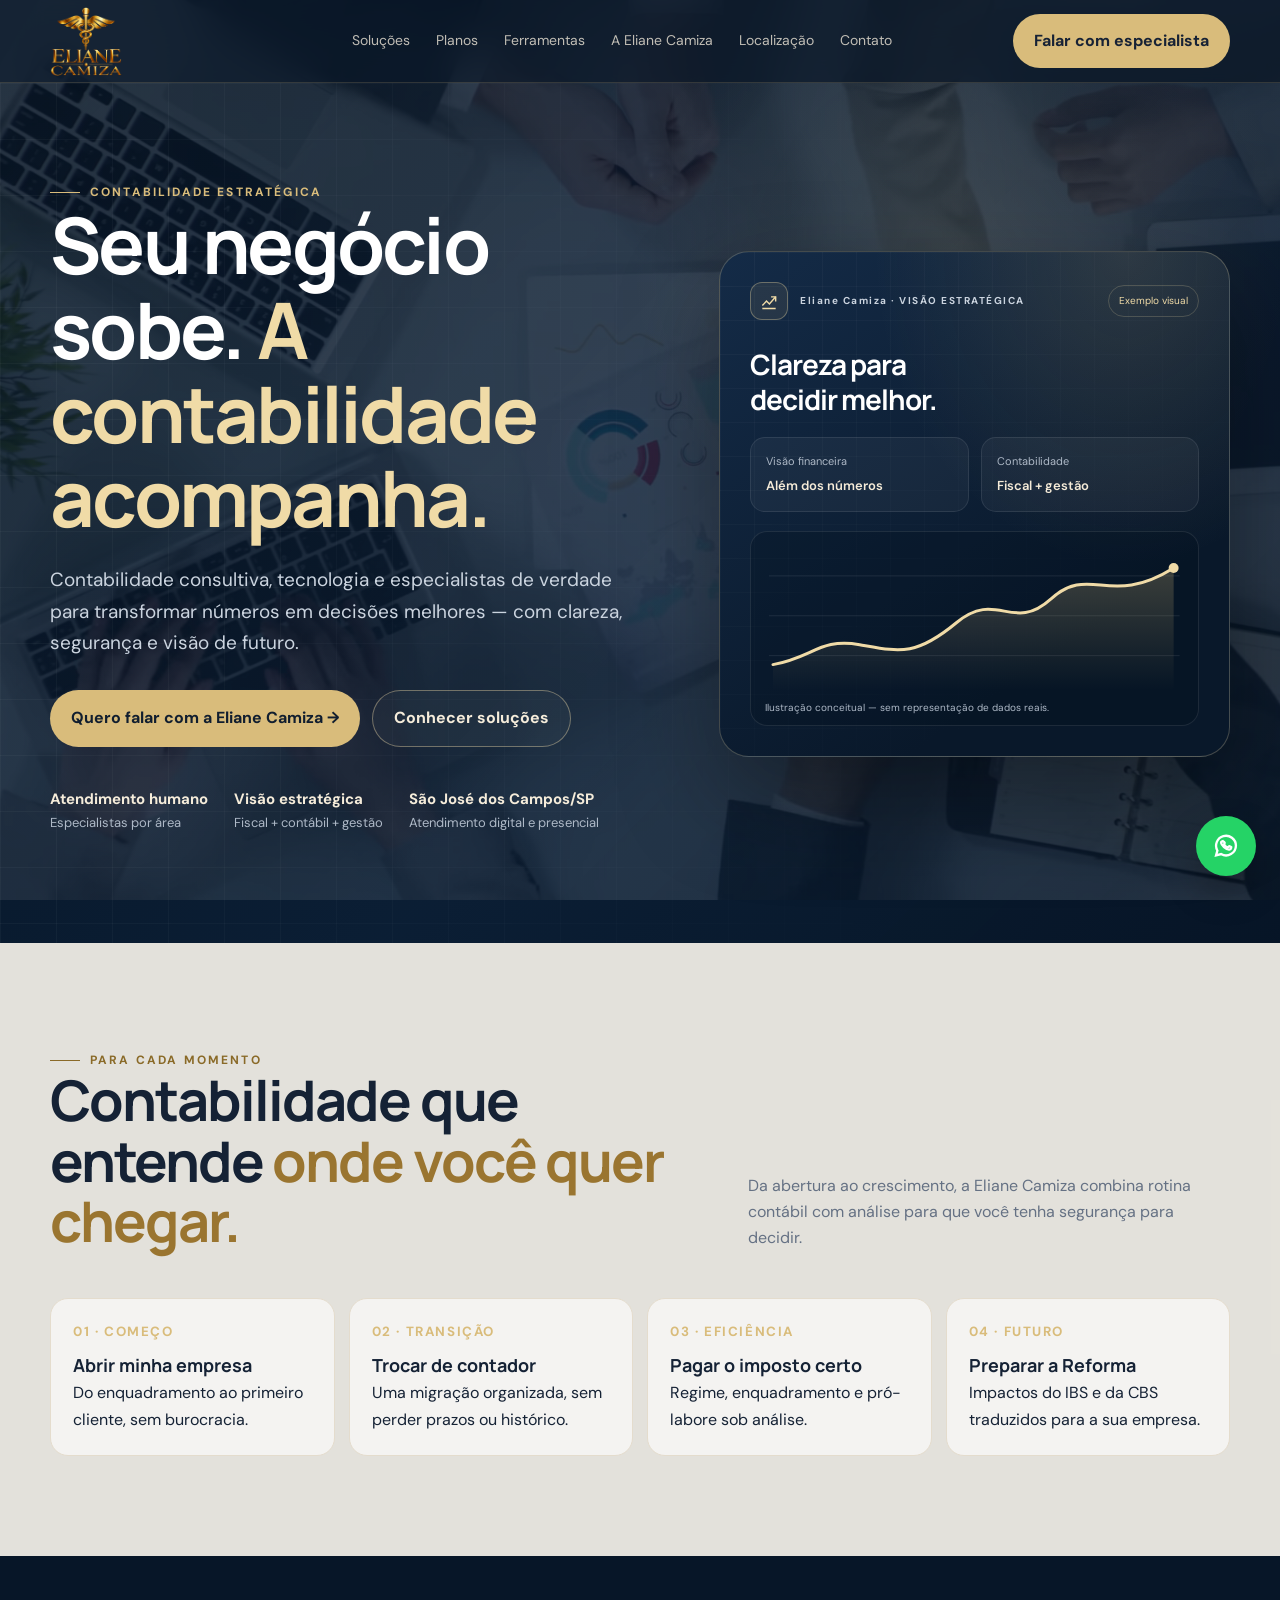
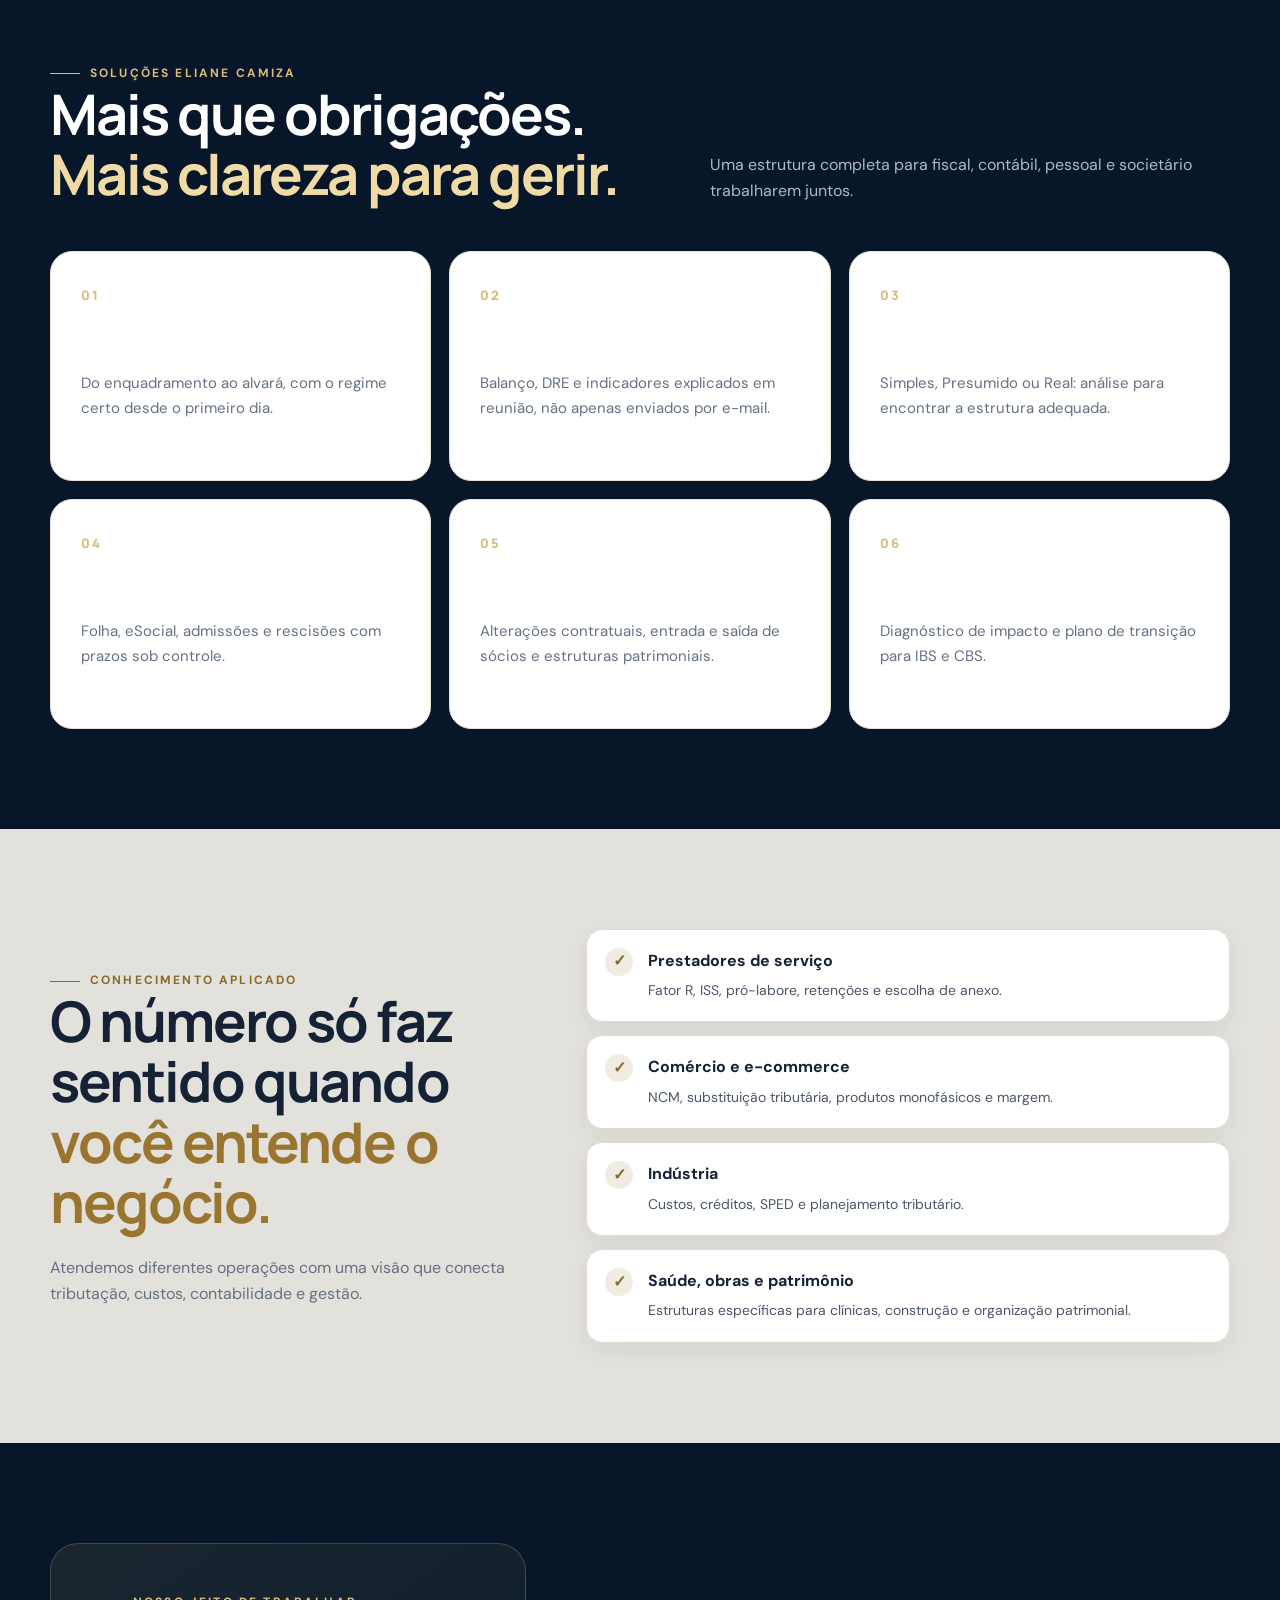
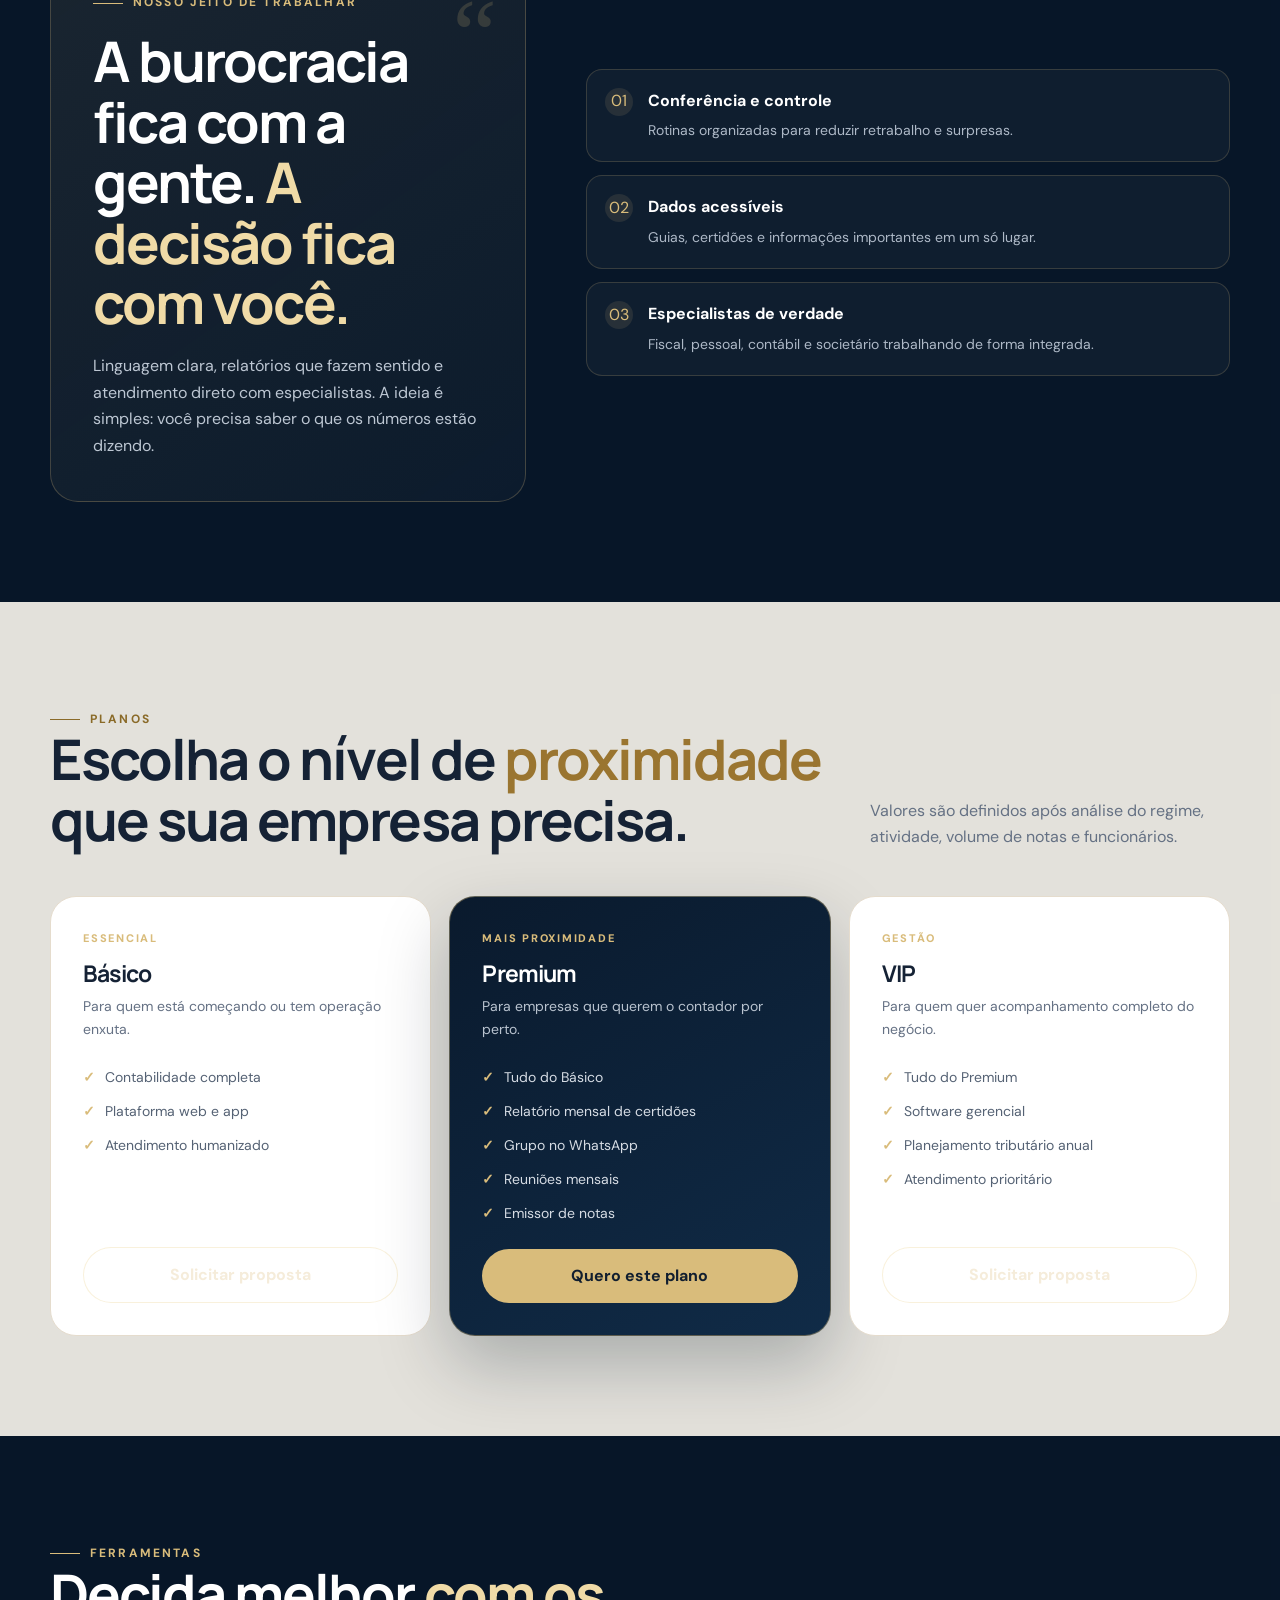
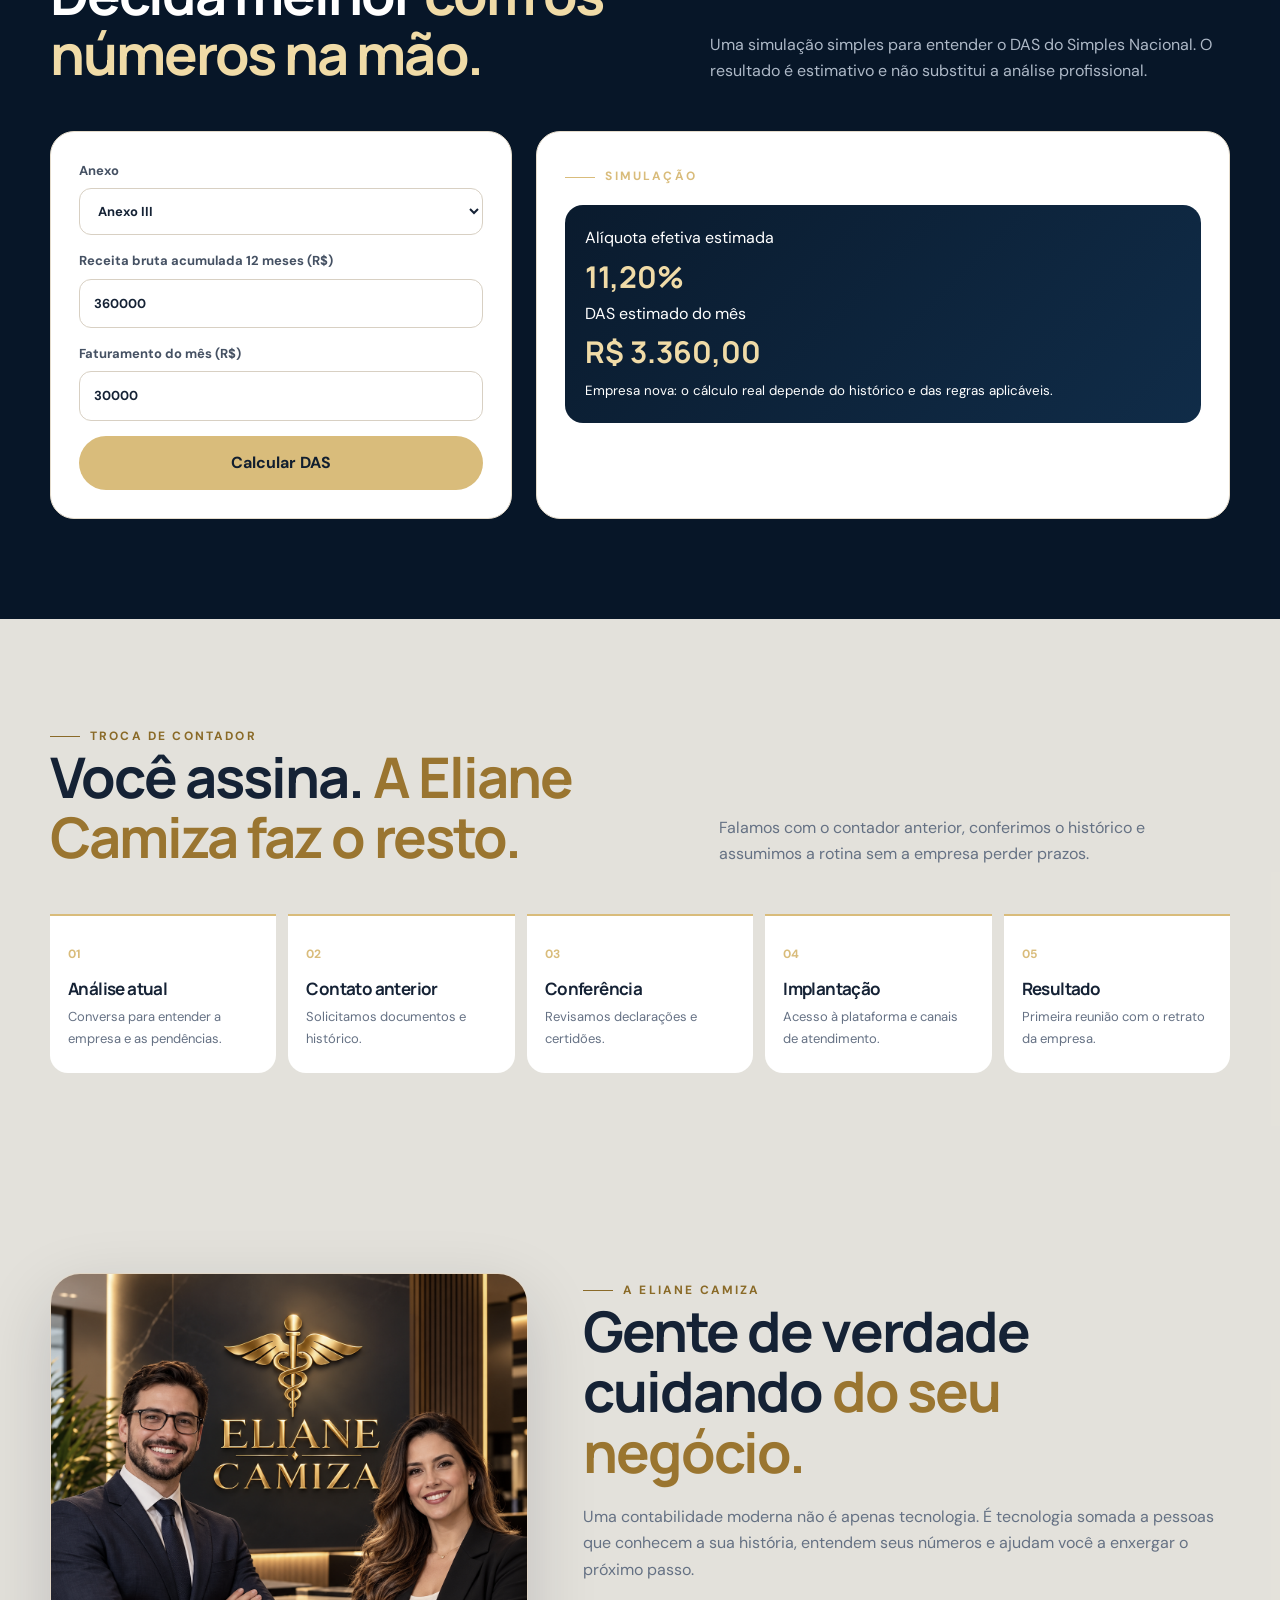
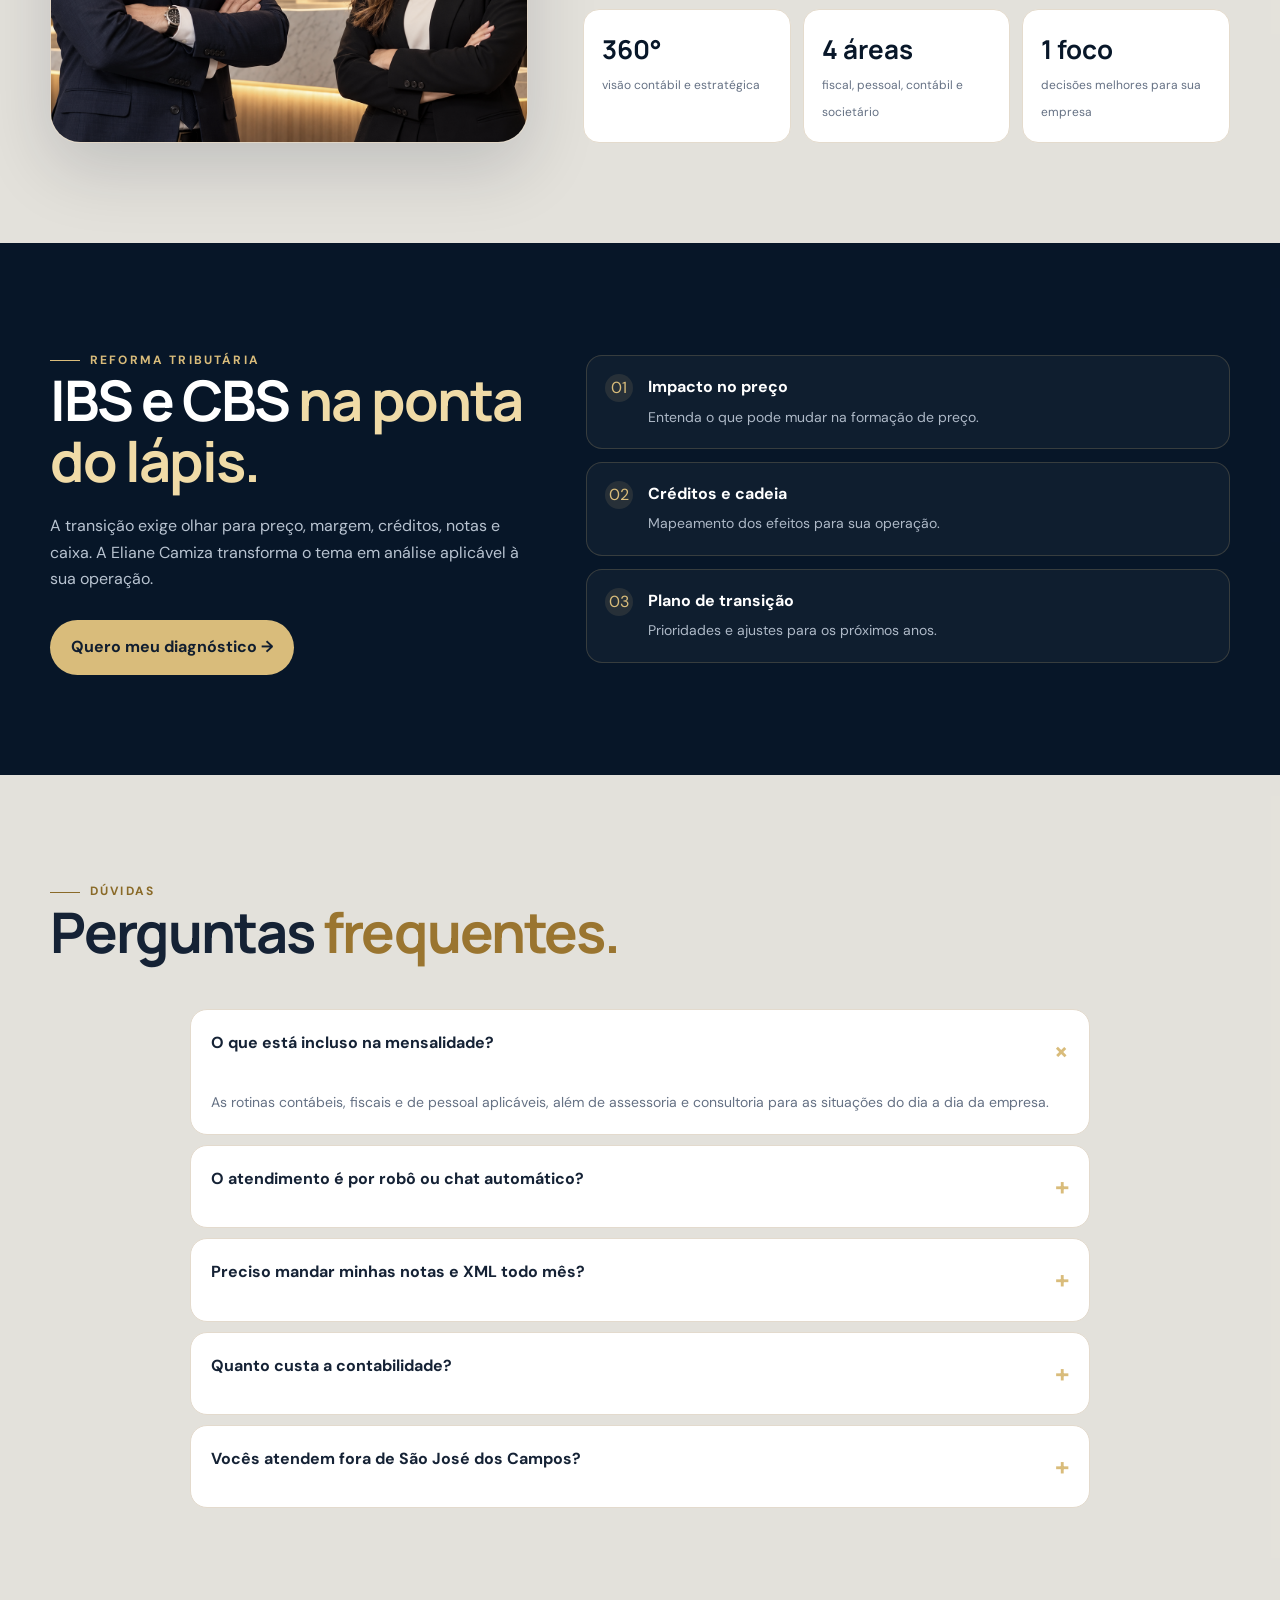
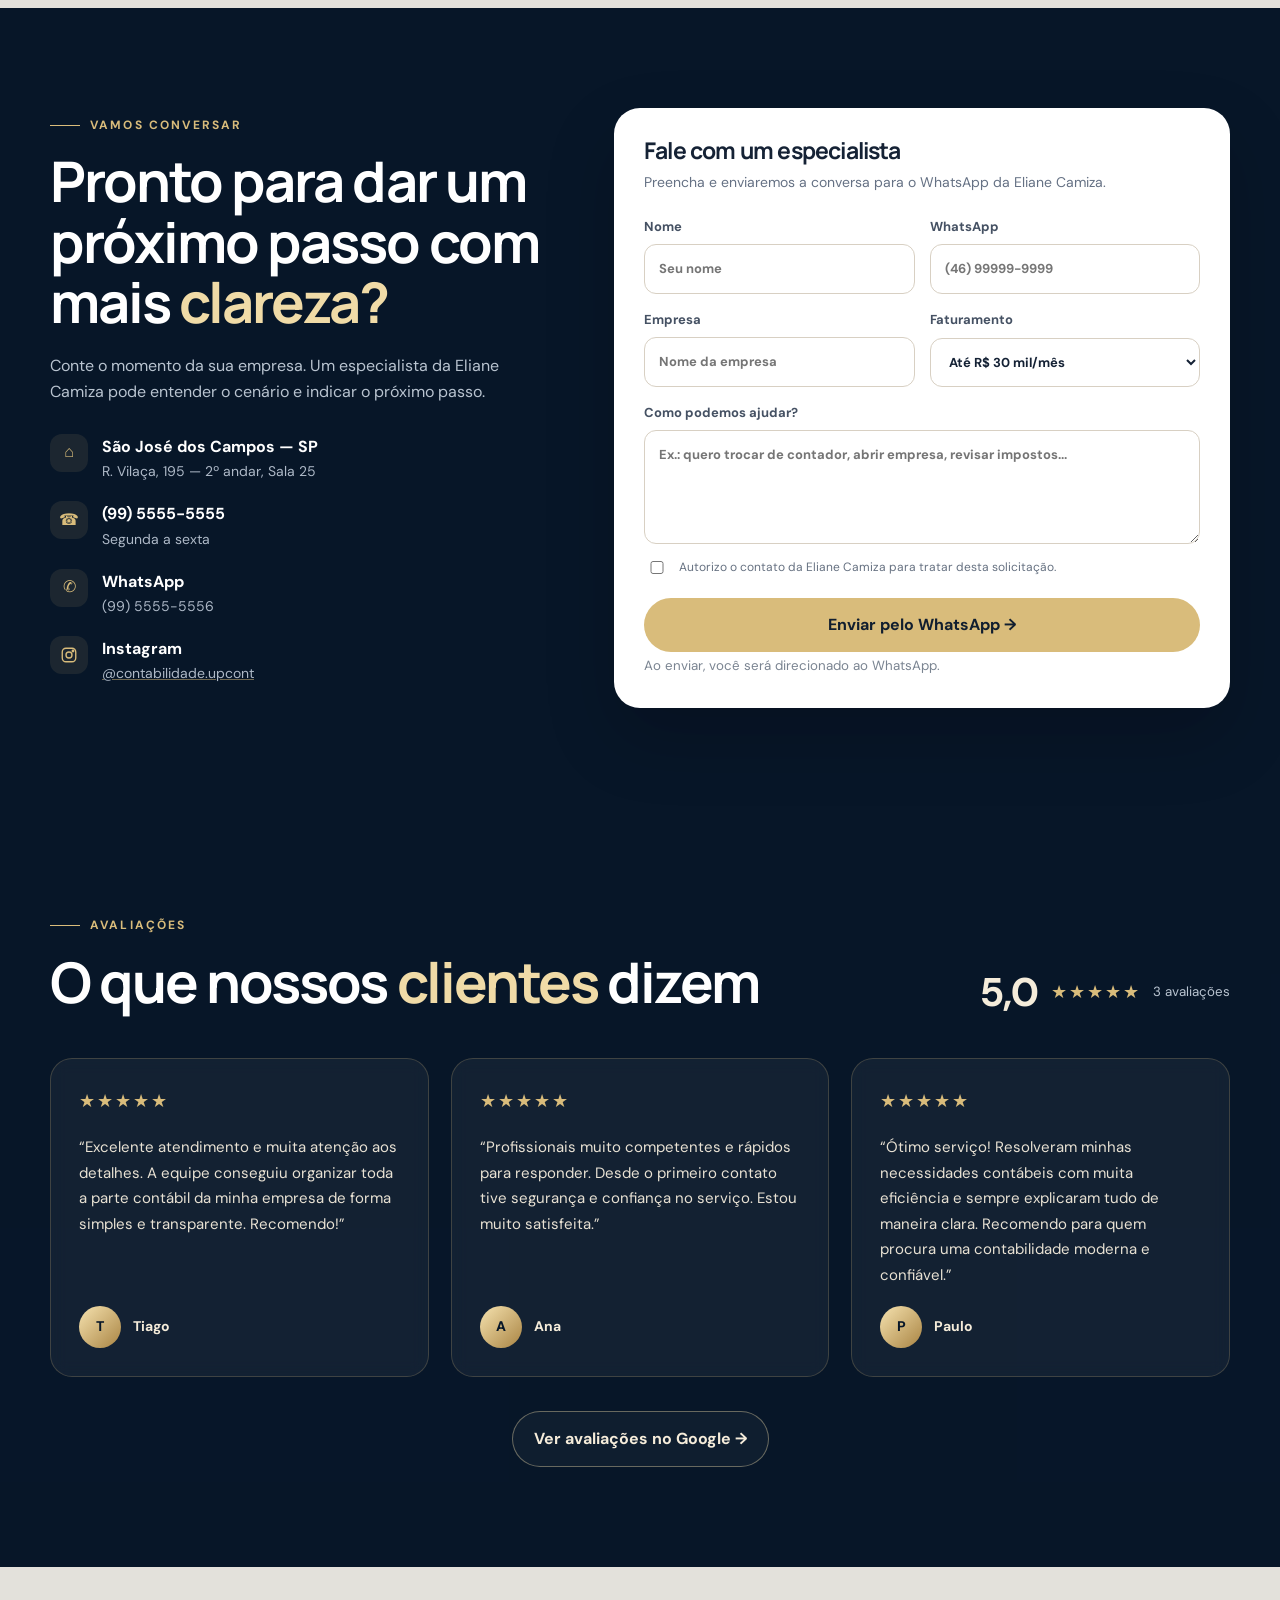
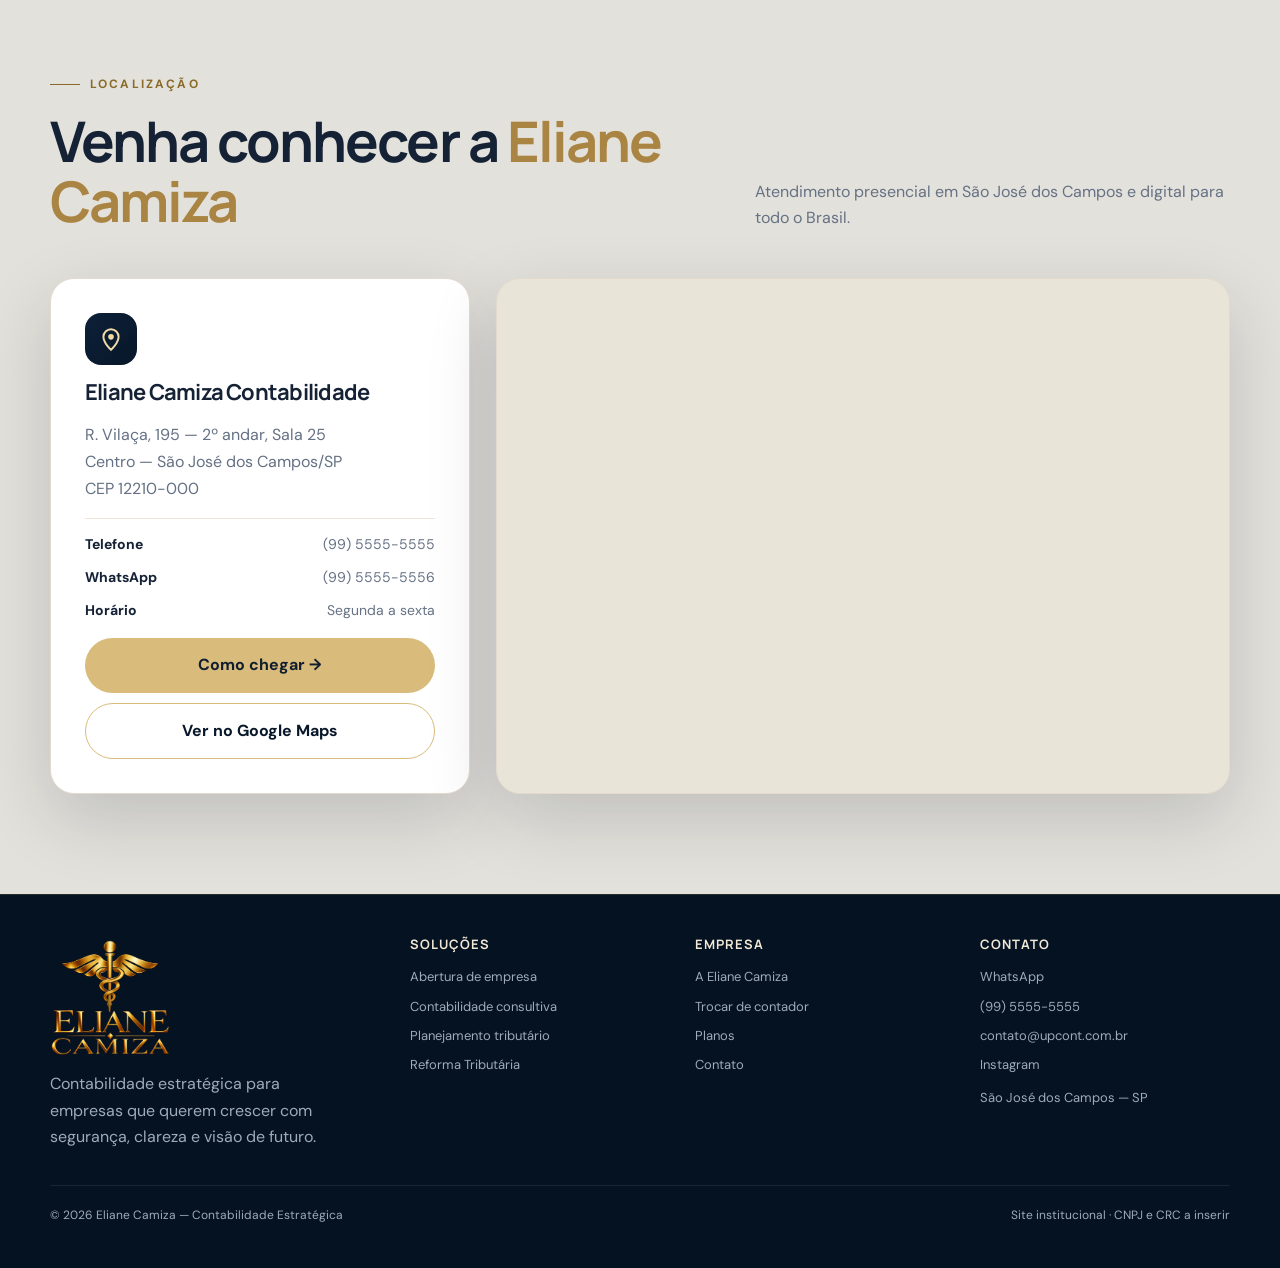
==== elianecamiza/index.html @ b8076d6a "feat: add Eliane Camiza site project" ====
<!doctype html>
<html lang="pt-BR">
<head>
<meta charset="utf-8">
<meta name="viewport" content="width=device-width, initial-scale=1">
<meta name="theme-color" content="#081729">
<link rel="stylesheet" href="css/style.css">
<title>Contabilidade em Pato Branco/PR | UpCont — Contabilidade Estratégica</title>
<meta name="description" content="Contabilidade consultiva em Pato Branco/PR: abertura de empresa, planejamento tributário, troca de contador, departamento pessoal e gestão. Atendimento humano, presencial e digital.">
<meta name="robots" content="index,follow,max-image-preview:large">
<meta name="author" content="UpCont">
<meta name="geo.region" content="BR-PR"><meta name="geo.placename" content="Pato Branco"><meta name="geo.position" content="-26.2143977;-52.6755807"><meta name="ICBM" content="-26.2143977, -52.6755807">
<link rel="canonical" href="https://upcont.com.br/">
<link rel="icon" type="image/svg+xml" href="favicon.svg">
<meta property="og:locale" content="pt_BR"><meta property="og:site_name" content="UpCont">
<meta property="og:type" content="website"><meta property="og:url" content="https://upcont.com.br/">
<meta property="og:title" content="Contabilidade em Pato Branco/PR | UpCont — Contabilidade Estratégica"><meta property="og:description" content="Contabilidade consultiva em Pato Branco/PR: abertura de empresa, planejamento tributário, troca de contador, departamento pessoal e gestão. Atendimento humano, presencial e digital.">
<meta property="og:image" content="https://upcont.com.br/video/poster.jpg"><meta property="og:image:width" content="1920"><meta property="og:image:height" content="1080"><meta property="og:image:alt" content="UpCont — Contabilidade Estratégica">
<meta name="twitter:card" content="summary_large_image"><meta name="twitter:title" content="Contabilidade em Pato Branco/PR | UpCont — Contabilidade Estratégica"><meta name="twitter:description" content="Contabilidade consultiva em Pato Branco/PR: abertura de empresa, planejamento tributário, troca de contador, departamento pessoal e gestão. Atendimento humano, presencial e digital."><meta name="twitter:image" content="https://upcont.com.br/video/poster.jpg">
<link rel="preconnect" href="https://fonts.googleapis.com"><link rel="preconnect" href="https://fonts.gstatic.com" crossorigin>
<link rel="stylesheet" href="https://fonts.googleapis.com/css2?family=DM+Sans:wght@400;500;600;700&family=Manrope:wght@500;600;700;800&display=swap">
<script type="application/ld+json">{"@context": "https://schema.org", "@graph": [{"@type": "AccountingService", "@id": "https://upcont.com.br/#empresa", "name": "UpCont Contabilidade Estratégica", "url": "https://upcont.com.br/", "image": "https://upcont.com.br/video/poster.jpg", "logo": "https://upcont.com.br/favicon.svg", "description": "Contabilidade consultiva, planejamento tributário, abertura de empresa, departamento pessoal e gestão para empresas em Pato Branco/PR e todo o Brasil.", "telephone": "+55-99-5555-5555", "email": "contato@upcont.com.br", "address": {"@type": "PostalAddress", "streetAddress": "Rua Olávo Bilac, 191", "addressLocality": "Pato Branco", "addressRegion": "PR", "postalCode": "85504-080", "addressCountry": "BR"}, "geo": {"@type": "GeoCoordinates", "latitude": -26.2143977, "longitude": -52.6755807}, "areaServed": ["Pato Branco", "Sudoeste do Paraná", "Brasil"], "sameAs": ["https://www.instagram.com/contabilidade.upcont", "https://www.google.com/maps/place/R.+Ol%C3%A1vo+Bilac,+191+-+Bortot,+Pato+Branco+-+PR,+85504-080/@-26.2143929,-52.6781556,1011m/data=!3m2!1e3!4b1!4m6!3m5!1s0x94e5531dfb1bf6a1:0xdd1bad29bb7fda2e!8m2!3d-26.2143977!4d-52.6755807!16s%2Fg%2F11rvfy5tgx"]}, {"@type": "FAQPage", "mainEntity": [{"@type": "Question", "name": "O que está incluso na mensalidade?", "acceptedAnswer": {"@type": "Answer", "text": "As rotinas contábeis, fiscais e de pessoal aplicáveis, além de assessoria e consultoria para as situações do dia a dia da empresa."}}, {"@type": "Question", "name": "O atendimento é por robô ou chat automático?", "acceptedAnswer": {"@type": "Answer", "text": "Não. O atendimento é humanizado e direcionado aos especialistas de cada área."}}, {"@type": "Question", "name": "Preciso mandar minhas notas e XML todo mês?", "acceptedAnswer": {"@type": "Answer", "text": "A rotina pode ser automatizada conforme a operação e as ferramentas disponíveis; documentos complementares continuam sendo solicitados quando necessários."}}, {"@type": "Question", "name": "Quanto custa a contabilidade?", "acceptedAnswer": {"@type": "Answer", "text": "Depende do regime, atividade, volume de notas e funcionários. A proposta é feita após uma análise da empresa."}}, {"@type": "Question", "name": "Vocês atendem fora de Pato Branco?", "acceptedAnswer": {"@type": "Answer", "text": "Sim. O atendimento pode ser digital, além do atendimento presencial em Pato Branco e região."}}]}]}</script>
</head>
<body>
<script src="js/video-config.js"></script>
<div class="scrollVideoBg" aria-hidden="true"><video id="scrollVideo" muted loop playsinline preload="metadata" tabindex="-1"><source src="video/video-loop.webm" type="video/webm"></video></div>
<script src="js/video-lite.js"></script>
<header class="header"><div class="wrap nav"><a class="brand" href="#topo" aria-label="UpCont — início"><span class="logoMark md" role="img" aria-label="UpCont"><svg viewBox="0 0 64 64" aria-hidden="true"><defs><linearGradient id="lgh" x1="0" y1="0" x2="1" y2="1"><stop offset="0" stop-color="#f6e3b0"/><stop offset=".5" stop-color="#d9bc7b"/><stop offset="1" stop-color="#a98443"/></linearGradient></defs><path d="M12 12v22c0 11 9 19 20 19s20-8 20-19" fill="none" stroke="url(#lgh)" stroke-width="4.5" stroke-linecap="round"/><path d="M24 42 50 14" stroke="url(#lgh)" stroke-width="4.5" stroke-linecap="round"/><path d="M37 12h15v15" fill="none" stroke="url(#lgh)" stroke-width="4.5" stroke-linecap="round" stroke-linejoin="round"/></svg><b>Up<i>Cont</i></b></span></a><nav class="navlinks"><a href="#solucoes">Soluções</a><a href="#planos">Planos</a><a href="#calculadoras">Ferramentas</a><a href="#sobre">A UpCont</a><a href="#localizacao">Localização</a><a href="#contato">Contato</a></nav><a class="navcta" href="https://wa.me/5546991212740?text=Ol%C3%A1%2C%20UpCont!%20Gostaria%20de%20falar%20com%20um%20especialista." target="_blank" rel="noopener">Falar com especialista</a><button class="menu" onclick="document.querySelector('.navlinks').classList.toggle('mobile')" aria-label="Abrir menu">☰</button></div></header>

<main id="topo">
<section class="hero"><div class="wrap heroGrid"><div class="heroCopy reveal"><span class="eyebrow">Contabilidade estratégica</span><h1>Seu negócio sobe. <span class="gold">A contabilidade acompanha.</span></h1><p>Contabilidade consultiva, tecnologia e especialistas de verdade para transformar números em decisões melhores — com clareza, segurança e visão de futuro.</p><div class="heroActions"><a class="btn btnGold" href="#contato">Quero falar com a UpCont →</a><a class="btn btnGhost" href="#solucoes">Conhecer soluções</a></div><div class="trust"><div><strong>Atendimento humano</strong>Especialistas por área</div><div><strong>Visão estratégica</strong>Fiscal + contábil + gestão</div><div><strong>Pato Branco/PR</strong>Atendimento digital e presencial</div></div></div><div class="heroLogo reveal"><div class="heroDashboard" aria-label="Ilustração de um painel de acompanhamento contábil e estratégico"><div class="dashboardTop"><span class="dashboardMark" aria-hidden="true"><svg viewBox="0 0 24 24" fill="none" stroke="currentColor" stroke-width="1.7"><path d="M4 17.5 9 12l3.5 3.5L20 7"/><path d="M14.5 7H20v5.5"/><path d="M4 21h16"/></svg></span><span class="dashboardEyebrow">UPCONT · VISÃO ESTRATÉGICA</span><span class="dashboardPill">Exemplo visual</span></div><h2 class="dashboardTitle">Clareza para<br>decidir melhor.</h2><div class="dashboardMetrics"><div class="dashboardMetric"><span>Visão financeira</span><strong>Além dos números</strong></div><div class="dashboardMetric"><span>Contabilidade</span><strong>Fiscal + gestão</strong></div></div><figure class="dashboardChart"><svg viewBox="0 0 420 150" role="img" aria-label="Gráfico ilustrativo de evolução, sem dados reais"><defs><linearGradient id="hero-chart-fill" x1="0" x2="0" y1="0" y2="1"><stop offset="0" stop-color="#d9bc7b" stop-opacity=".25"/><stop offset="1" stop-color="#d9bc7b" stop-opacity="0"/></linearGradient></defs><path d="M4 30H416M4 70H416M4 110H416" stroke="rgba(255,255,255,.09)" stroke-width="1"/><path d="M8 119C48 112 55 92 95 99S151 111 192 77 248 88 287 53 346 62 410 22V145H8Z" fill="url(#hero-chart-fill)"/><path class="dashboardLine" d="M8 119C48 112 55 92 95 99S151 111 192 77 248 88 287 53 346 62 410 22" fill="none" stroke="#f0dba7" stroke-width="3" stroke-linecap="round"/><circle cx="410" cy="22" r="5" fill="#f0dba7"/></svg><figcaption>Ilustração conceitual — sem representação de dados reais.</figcaption></figure></div></div></div></section>

<section class="section"><div class="wrap"><div class="sectionHead reveal"><div><span class="eyebrow">Para cada momento</span><h2>Contabilidade que entende <span class="gold">onde você quer chegar.</span></h2></div><p>Da abertura ao crescimento, a UpCont combina rotina contábil com análise para que você tenha segurança para decidir.</p></div><div class="pillGrid"><div class="pill reveal"><small>01 · COMEÇO</small><b>Abrir minha empresa</b><p>Do enquadramento ao primeiro cliente, sem burocracia.</p></div><div class="pill reveal"><small>02 · TRANSIÇÃO</small><b>Trocar de contador</b><p>Uma migração organizada, sem perder prazos ou histórico.</p></div><div class="pill reveal"><small>03 · EFICIÊNCIA</small><b>Pagar o imposto certo</b><p>Regime, enquadramento e pró-labore sob análise.</p></div><div class="pill reveal"><small>04 · FUTURO</small><b>Preparar a Reforma</b><p>Impactos do IBS e da CBS traduzidos para a sua empresa.</p></div></div></div></section>

<section class="section dark" id="solucoes"><div class="wrap"><div class="sectionHead reveal"><div><span class="eyebrow">Soluções UpCont</span><h2>Mais que obrigações.<br><span class="gold">Mais clareza para gerir.</span></h2></div><p>Uma estrutura completa para fiscal, contábil, pessoal e societário trabalharem juntos.</p></div><div class="services"><article class="service reveal"><span class="num">01</span><h3>Abertura de empresa</h3><p>Do enquadramento ao alvará, com o regime certo desde o primeiro dia.</p></article><article class="service reveal"><span class="num">02</span><h3>Contabilidade consultiva</h3><p>Balanço, DRE e indicadores explicados em reunião, não apenas enviados por e-mail.</p></article><article class="service reveal"><span class="num">03</span><h3>Planejamento tributário</h3><p>Simples, Presumido ou Real: análise para encontrar a estrutura adequada.</p></article><article class="service reveal"><span class="num">04</span><h3>Departamento pessoal</h3><p>Folha, eSocial, admissões e rescisões com prazos sob controle.</p></article><article class="service reveal"><span class="num">05</span><h3>Societário e patrimônio</h3><p>Alterações contratuais, entrada e saída de sócios e estruturas patrimoniais.</p></article><article class="service reveal"><span class="num">06</span><h3>Reforma Tributária</h3><p>Diagnóstico de impacto e plano de transição para IBS e CBS.</p></article></div></div></section>

<section class="section" id="segmentos"><div class="wrap split"><div class="reveal"><span class="eyebrow">Conhecimento aplicado</span><h2>O número só faz sentido quando <span class="gold">você entende o negócio.</span></h2><p style="margin-top:22px;color:var(--muted)">Atendemos diferentes operações com uma visão que conecta tributação, custos, contabilidade e gestão.</p></div><div class="featureList"><div class="feature reveal"><div class="check">✓</div><div><b>Prestadores de serviço</b><span>Fator R, ISS, pró-labore, retenções e escolha de anexo.</span></div></div><div class="feature reveal"><div class="check">✓</div><div><b>Comércio e e-commerce</b><span>NCM, substituição tributária, produtos monofásicos e margem.</span></div></div><div class="feature reveal"><div class="check">✓</div><div><b>Indústria</b><span>Custos, créditos, SPED e planejamento tributário.</span></div></div><div class="feature reveal"><div class="check">✓</div><div><b>Saúde, obras e patrimônio</b><span>Estruturas específicas para clínicas, construção e organização patrimonial.</span></div></div></div></div></section>

<section class="section dark"><div class="wrap split"><div class="quote reveal"><span class="eyebrow">Nosso jeito de trabalhar</span><h2 style="margin-top:18px">A burocracia fica com a gente. <span class="gold">A decisão fica com você.</span></h2><p style="margin-top:20px;color:#bdc7d3">Linguagem clara, relatórios que fazem sentido e atendimento direto com especialistas. A ideia é simples: você precisa saber o que os números estão dizendo.</p></div><div class="featureList"><div class="feature reveal"><div class="check">01</div><div><b>Conferência e controle</b><span>Rotinas organizadas para reduzir retrabalho e surpresas.</span></div></div><div class="feature reveal"><div class="check">02</div><div><b>Dados acessíveis</b><span>Guias, certidões e informações importantes em um só lugar.</span></div></div><div class="feature reveal"><div class="check">03</div><div><b>Especialistas de verdade</b><span>Fiscal, pessoal, contábil e societário trabalhando de forma integrada.</span></div></div></div></div></section>

<section class="section" id="planos"><div class="wrap"><div class="sectionHead reveal"><div><span class="eyebrow">Planos</span><h2>Escolha o nível de <span class="gold">proximidade</span> que sua empresa precisa.</h2></div><p>Valores são definidos após análise do regime, atividade, volume de notas e funcionários.</p></div><div class="plans"><article class="plan reveal"><span class="planTag">Essencial</span><h3>Básico</h3><p>Para quem está começando ou tem operação enxuta.</p><ul><li>Contabilidade completa</li><li>Plataforma web e app</li><li>Atendimento humanizado</li></ul><a class="btn btnGhost" href="#contato">Solicitar proposta</a></article><article class="plan featured reveal"><span class="planTag">Mais proximidade</span><h3>Premium</h3><p>Para empresas que querem o contador por perto.</p><ul><li>Tudo do Básico</li><li>Relatório mensal de certidões</li><li>Grupo no WhatsApp</li><li>Reuniões mensais</li><li>Emissor de notas</li></ul><a class="btn btnGold" href="#contato">Quero este plano</a></article><article class="plan reveal"><span class="planTag">Gestão</span><h3>VIP</h3><p>Para quem quer acompanhamento completo do negócio.</p><ul><li>Tudo do Premium</li><li>Software gerencial</li><li>Planejamento tributário anual</li><li>Atendimento prioritário</li></ul><a class="btn btnGhost" href="#contato">Solicitar proposta</a></article></div></div></section>

<section class="section dark" id="calculadoras"><div class="wrap"><div class="sectionHead reveal"><div><span class="eyebrow">Ferramentas</span><h2>Decida melhor <span class="gold">com os números na mão.</span></h2></div><p>Uma simulação simples para entender o DAS do Simples Nacional. O resultado é estimativo e não substitui a análise profissional.</p></div><div class="calcGrid"><div class="calcCard reveal"><div class="fields"><label>Anexo<select id="anexo"><option value="III">Anexo III</option><option value="I">Anexo I</option></select></label><label>Receita bruta acumulada 12 meses (R$)<input id="rbt" type="number" min="0" step="1000" value="360000"></label><label>Faturamento do mês (R$)<input id="mes" type="number" min="0" step="100" value="30000"></label><button class="btn btnGold" type="button" onclick="calcDas()">Calcular DAS</button></div></div><div class="calcCard reveal"><span class="eyebrow">Simulação</span><div class="result"><span>Alíquota efetiva estimada</span><strong id="aliq">11,20%</strong><span>DAS estimado do mês</span><strong id="das">R$ 3.360,00</strong><small id="calcNote">Empresa nova: o cálculo real depende do histórico e das regras aplicáveis.</small></div></div></div></div></section>

<section class="section" id="troca"><div class="wrap"><div class="sectionHead reveal"><div><span class="eyebrow">Troca de contador</span><h2>Você assina. <span class="gold">A UpCont faz o resto.</span></h2></div><p>Falamos com o contador anterior, conferimos o histórico e assumimos a rotina sem a empresa perder prazos.</p></div><div class="steps"><div class="step reveal"><b>01</b><h4>Análise atual</h4><p>Conversa para entender a empresa e as pendências.</p></div><div class="step reveal"><b>02</b><h4>Contato anterior</h4><p>Solicitamos documentos e histórico.</p></div><div class="step reveal"><b>03</b><h4>Conferência</h4><p>Revisamos declarações e certidões.</p></div><div class="step reveal"><b>04</b><h4>Implantação</h4><p>Acesso à plataforma e canais de atendimento.</p></div><div class="step reveal"><b>05</b><h4>Resultado</h4><p>Primeira reunião com o retrato da empresa.</p></div></div></div></section>

<section class="section" id="sobre"><div class="wrap about"><div class="photo reveal"><img src="img/equipe.webp" width="1043" height="1024" loading="lazy" decoding="async" alt="Equipe de contabilidade em ambiente profissional"></div><div class="reveal"><span class="eyebrow">A UpCont</span><h2>Gente de verdade cuidando <span class="gold">do seu negócio.</span></h2><p style="margin-top:22px;color:var(--muted)">Uma contabilidade moderna não é apenas tecnologia. É tecnologia somada a pessoas que conhecem a sua história, entendem seus números e ajudam você a enxergar o próximo passo.</p><div class="stats"><div class="stat"><strong>360°</strong><span>visão contábil e estratégica</span></div><div class="stat"><strong>4 áreas</strong><span>fiscal, pessoal, contábil e societário</span></div><div class="stat"><strong>1 foco</strong><span>decisões melhores para sua empresa</span></div></div></div></div></section>

<section class="section dark" id="reforma"><div class="wrap split"><div class="reveal"><span class="eyebrow">Reforma Tributária</span><h2>IBS e CBS <span class="gold">na ponta do lápis.</span></h2><p style="margin-top:22px;color:#b8c3d0">A transição exige olhar para preço, margem, créditos, notas e caixa. A UpCont transforma o tema em análise aplicável à sua operação.</p><a class="btn btnGold" style="margin-top:28px" href="#contato">Quero meu diagnóstico →</a></div><div class="featureList"><div class="feature reveal"><div class="check">01</div><div><b>Impacto no preço</b><span>Entenda o que pode mudar na formação de preço.</span></div></div><div class="feature reveal"><div class="check">02</div><div><b>Créditos e cadeia</b><span>Mapeamento dos efeitos para sua operação.</span></div></div><div class="feature reveal"><div class="check">03</div><div><b>Plano de transição</b><span>Prioridades e ajustes para os próximos anos.</span></div></div></div></div></section>

<section class="section" id="duvidas"><div class="wrap"><div class="sectionHead reveal"><div><span class="eyebrow">Dúvidas</span><h2>Perguntas <span class="gold">frequentes.</span></h2></div></div><div class="faq"><div class="faqItem open"><button class="faqQ">O que está incluso na mensalidade?<span class="plus">+</span></button><div class="faqA">As rotinas contábeis, fiscais e de pessoal aplicáveis, além de assessoria e consultoria para as situações do dia a dia da empresa.</div></div><div class="faqItem"><button class="faqQ">O atendimento é por robô ou chat automático?<span class="plus">+</span></button><div class="faqA">Não. O atendimento é humanizado e direcionado aos especialistas de cada área.</div></div><div class="faqItem"><button class="faqQ">Preciso mandar minhas notas e XML todo mês?<span class="plus">+</span></button><div class="faqA">A rotina pode ser automatizada conforme a operação e as ferramentas disponíveis; documentos complementares continuam sendo solicitados quando necessários.</div></div><div class="faqItem"><button class="faqQ">Quanto custa a contabilidade?<span class="plus">+</span></button><div class="faqA">Depende do regime, atividade, volume de notas e funcionários. A proposta é feita após uma análise da empresa.</div></div><div class="faqItem"><button class="faqQ">Vocês atendem fora de Pato Branco?<span class="plus">+</span></button><div class="faqA">Sim. O atendimento pode ser digital, além do atendimento presencial em Pato Branco e região.</div></div></div></div></section>

<section class="section dark" id="contato"><div class="wrap contactGrid"><div class="reveal"><span class="eyebrow">Vamos conversar</span><h2 style="margin-top:16px">Pronto para dar um próximo passo com mais <span class="gold">clareza?</span></h2><p style="margin-top:20px;color:#b9c4d0">Conte o momento da sua empresa. Um especialista da UpCont pode entender o cenário e indicar o próximo passo.</p><div class="contactInfo"><div class="contactLine"><div class="contactIcon">⌂</div><div><b>Pato Branco — PR</b><span>Rua Olávo Bilac, 191 — Bortot</span></div></div><div class="contactLine"><div class="contactIcon">☎</div><div><b>(99) 5555-5555</b><span>Segunda a sexta</span></div></div><div class="contactLine"><div class="contactIcon">✆</div><div><b>WhatsApp</b><span>(99) 5555-5556</span></div></div><div class="contactLine"><div class="contactIcon"><svg viewBox="0 0 24 24" width="18" height="18" fill="none" stroke="currentColor" stroke-width="1.8" aria-hidden="true"><rect x="3" y="3" width="18" height="18" rx="5"/><circle cx="12" cy="12" r="4"/><circle cx="17.3" cy="6.7" r="1" fill="currentColor"/></svg></div><div><b>Instagram</b><span><a href="https://www.instagram.com/contabilidade.upcont" target="_blank" rel="noopener">@contabilidade.upcont</a></span></div></div></div></div><form class="form reveal" id="leadForm"><h3>Fale com um especialista</h3><p style="margin:8px 0 22px;color:var(--muted);font-size:14px">Preencha e enviaremos a conversa para o WhatsApp da UpCont.</p><div class="formGrid"><label>Nome<input id="nome" required placeholder="Seu nome"></label><label>WhatsApp<input id="telefone" required placeholder="(46) 99999-9999"></label><label>Empresa<input id="empresa" placeholder="Nome da empresa"></label><label>Faturamento<select id="faturamento"><option>Até R$ 30 mil/mês</option><option>R$ 30 mil a R$ 100 mil/mês</option><option>R$ 100 mil a R$ 500 mil/mês</option><option>Acima de R$ 500 mil/mês</option></select></label><label class="full">Como podemos ajudar?<textarea id="necessidade" rows="4" placeholder="Ex.: quero trocar de contador, abrir empresa, revisar impostos..."></textarea></label></div><label style="display:flex;grid-template-columns:auto 1fr;align-items:flex-start;gap:10px;margin:14px 0;font-weight:400"><input id="consent" type="checkbox" required style="width:18px;margin-top:3px"> <span style="font-size:12px;color:#667181">Autorizo o contato da UpCont para tratar desta solicitação.</span></label><button class="btn btnGold" type="submit">Enviar pelo WhatsApp →</button><small>Ao enviar, você será direcionado ao WhatsApp.</small></form></div></section>
<section class="section dark" id="avaliacoes" hidden><div class="wrap"><div class="sectionHead reveal visible"><div><span class="eyebrow">Avaliações</span><h2 style="margin-top:16px">O que nossos <span class="gold">clientes</span> dizem</h2></div><div class="revSummary" id="revSummary"></div></div><div class="revGrid" id="revGrid"></div><a class="btn btnGhost revMore" id="revGoogle" href="#" target="_blank" rel="noopener">Ver avaliações no Google →</a></div></section>
<section class="section" id="localizacao"><div class="wrap"><div class="sectionHead reveal"><div><span class="eyebrow">Localização</span><h2 style="margin-top:16px">Venha conhecer a <span class="gold">UpCont</span></h2></div><p>Atendimento presencial em Pato Branco e digital para todo o Brasil.</p></div><div class="locGrid reveal"><div class="locCard"><div class="locPin" aria-hidden="true"><svg viewBox="0 0 24 24"><path d="M12 22s7-6.2 7-12a7 7 0 1 0-14 0c0 5.8 7 12 7 12z" fill="none" stroke="currentColor" stroke-width="1.8"/><circle cx="12" cy="10" r="2.6" fill="currentColor"/></svg></div><h3>UpCont Contabilidade</h3><address>Rua Olávo Bilac, 191<br>Bortot — Pato Branco/PR<br>CEP 85504-080</address><ul class="locInfo"><li><b>Telefone</b><a href="tel:+559955555555">(99) 5555-5555</a></li><li><b>WhatsApp</b><a href="https://wa.me/5546991212740" target="_blank" rel="noopener">(99) 5555-5556</a></li><li><b>Horário</b><span>Segunda a sexta</span></li></ul><div class="locActions"><a class="btn btnGold" href="https://www.google.com/maps/dir/?api=1&destination=-26.2143977,-52.6755807" target="_blank" rel="noopener">Como chegar →</a><a class="btn btnOutline" href="https://www.google.com/maps/place/R.+Ol%C3%A1vo+Bilac,+191+-+Bortot,+Pato+Branco+-+PR,+85504-080/@-26.2143929,-52.6781556,1011m/data=!3m2!1e3!4b1!4m6!3m5!1s0x94e5531dfb1bf6a1:0xdd1bad29bb7fda2e!8m2!3d-26.2143977!4d-52.6755807!16s%2Fg%2F11rvfy5tgx" target="_blank" rel="noopener">Ver no Google Maps</a></div></div><div class="locMap"><iframe title="Mapa da localização da UpCont em Pato Branco/PR" src="https://maps.google.com/maps?q=-26.2143977,-52.6755807&amp;z=17&amp;hl=pt-BR&amp;output=embed" loading="lazy" referrerpolicy="no-referrer-when-downgrade" allowfullscreen></iframe></div></div></div></section></main>

<footer class="footer"><div class="wrap"><div class="footerGrid"><div><span class="logoMark lg" role="img" aria-label="UpCont"><svg viewBox="0 0 64 64" aria-hidden="true"><defs><linearGradient id="lgf" x1="0" y1="0" x2="1" y2="1"><stop offset="0" stop-color="#f6e3b0"/><stop offset=".5" stop-color="#d9bc7b"/><stop offset="1" stop-color="#a98443"/></linearGradient></defs><path d="M12 12v22c0 11 9 19 20 19s20-8 20-19" fill="none" stroke="url(#lgf)" stroke-width="4.5" stroke-linecap="round"/><path d="M24 42 50 14" stroke="url(#lgf)" stroke-width="4.5" stroke-linecap="round"/><path d="M37 12h15v15" fill="none" stroke="url(#lgf)" stroke-width="4.5" stroke-linecap="round" stroke-linejoin="round"/></svg><b>Up<i>Cont</i></b></span><p style="margin-top:14px;max-width:300px">Contabilidade estratégica para empresas que querem crescer com segurança, clareza e visão de futuro.</p></div><div><h4>Soluções</h4><a href="#solucoes">Abertura de empresa</a><a href="#solucoes">Contabilidade consultiva</a><a href="#solucoes">Planejamento tributário</a><a href="#reforma">Reforma Tributária</a></div><div><h4>Empresa</h4><a href="#sobre">A UpCont</a><a href="#troca">Trocar de contador</a><a href="#planos">Planos</a><a href="#contato">Contato</a></div><div><h4>Contato</h4><a href="https://wa.me/5546991212740" target="_blank" rel="noopener">WhatsApp</a><a href="tel:+559955555555">(99) 5555-5555</a><a href="mailto:contato@upcont.com.br">contato@upcont.com.br</a><a href="https://www.instagram.com/contabilidade.upcont" target="_blank" rel="noopener">Instagram</a><span style="font-size:13px">Pato Branco — PR</span></div></div><div class="copyright"><div>© 2026 UpCont — Contabilidade Estratégica</div><div>Site institucional · CNPJ e CRC a inserir</div></div></div></footer>
<a class="floatWa" href="https://wa.me/5546991212740?text=Ol%C3%A1%2C%20UpCont!%20Quero%20falar%20com%20um%20especialista." target="_blank" rel="noopener" aria-label="Falar com a UpCont pelo WhatsApp"><svg width="28" height="28" viewBox="0 0 24 24" fill="none" stroke="currentColor" stroke-width="2"><path d="M20.5 11.5a8.5 8.5 0 0 1-12.7 7.4L3.5 20l1.1-4.1A8.5 8.5 0 1 1 20.5 11.5Z"/><path d="M8.7 8.1c.3-.3.6-.3.9-.1l1 .8c.3.2.3.5.2.8l-.4.8c-.1.2-.1.4.1.6.7 1 1.5 1.7 2.6 2.2.2.1.4.1.6-.1l.7-.7c.2-.2.5-.2.8-.1l1 .5c.3.1.4.4.3.7-.2.8-.9 1.5-1.7 1.6-1.1.1-2.9-.7-4.5-2.1-1.3-1.2-2.3-2.6-2.5-3.7-.1-.6.1-1 .9-1.3Z"/></svg></a>
<script src="js/main.js"></script>
<script src="js/reviews-data.js"></script><script src="js/reviews.js"></script><script src="js/branding.js"></script></body></html>
---- elianecamiza/css/style.css ----
:root{--navy:#081729;--navy2:#0d2038;--navy3:#142b47;--gold:#d9bc7b;--gold2:#f0dba7;--cream:#f7f3eb;--white:#fff;--ink:#152235;--muted:#657184;--line:rgba(217,188,123,.24);--shadow:0 24px 70px rgba(4,14,28,.16);--radius:24px}
*{box-sizing:border-box}html{scroll-behavior:smooth}body{margin:0;font-family:'DM Sans',Arial,sans-serif;color:var(--ink);background:var(--cream);line-height:1.65}a{color:inherit;text-decoration:none}button,input,select,textarea{font:inherit}button{cursor:pointer}.wrap{width:min(1180px,calc(100% - 40px));margin:auto}.eyebrow{display:inline-flex;align-items:center;gap:10px;color:var(--gold);font-size:12px;font-weight:700;letter-spacing:.18em;text-transform:uppercase}.eyebrow:before{content:'';width:30px;height:1px;background:currentColor}h1,h2,h3,h4{font-family:Manrope,Arial,sans-serif;line-height:1.08;margin:0;letter-spacing:-.035em}h1{font-size:clamp(44px,6.3vw,78px)}h2{font-size:clamp(34px,4.4vw,56px)}h3{font-size:23px}p{margin:0}.gold{color:var(--gold2)}
.header{position:sticky;top:0;z-index:50;background:rgba(8,23,41,.9);backdrop-filter:blur(18px);border-bottom:1px solid rgba(217,188,123,.18)}.nav{height:82px;display:flex;align-items:center;justify-content:space-between;gap:25px}.brand{display:flex;align-items:center;gap:12px;min-width:180px}.brand img{width:158px;height:64px;object-fit:cover;object-position:center;mix-blend-mode:screen;border-radius:8px}.navlinks{display:flex;gap:26px;color:#e9e2d4;font-size:14px}.navlinks a{opacity:.82;transition:.25s}.navlinks a:hover{opacity:1;color:var(--gold2)}.navcta,.btn{display:inline-flex;align-items:center;justify-content:center;gap:10px;border:0;border-radius:999px;padding:14px 21px;font-weight:700;transition:transform .25s,box-shadow .25s,background .25s}.navcta{background:var(--gold);color:#172235}.navcta:hover,.btn:hover{transform:translateY(-2px);box-shadow:0 12px 30px rgba(217,188,123,.2)}.menu{display:none;background:none;border:1px solid var(--line);color:white;border-radius:12px;padding:10px}
.hero{position:relative;overflow:hidden;background:radial-gradient(circle at 75% 20%,rgba(217,188,123,.13),transparent 28%),linear-gradient(135deg,#061424,#0d2139 58%,#071526);color:white;padding:92px 0 110px}.hero:before{content:'';position:absolute;inset:0;background-image:linear-gradient(rgba(255,255,255,.035) 1px,transparent 1px),linear-gradient(90deg,rgba(255,255,255,.035) 1px,transparent 1px);background-size:56px 56px;mask-image:linear-gradient(to right,black,transparent 80%)}.heroGrid{position:relative;display:grid;grid-template-columns:1.08fr .92fr;align-items:center;gap:70px}.heroCopy p{font-size:19px;color:#cbd4df;max-width:650px;margin:25px 0 32px}.heroActions{display:flex;gap:12px;flex-wrap:wrap}.btnGold{background:var(--gold);color:#111e2f}.btnGhost{border:1px solid rgba(240,219,167,.4);color:#f5ecda;background:rgba(255,255,255,.035)}.trust{display:flex;gap:26px;flex-wrap:wrap;margin-top:40px;color:#aeb9c7;font-size:13px}.trust strong{display:block;color:#f5ecda;font-size:15px}.heroLogo{position:relative;display:flex;justify-content:center}.logoCard{width:min(480px,100%);aspect-ratio:1.25/1;border:1px solid rgba(217,188,123,.35);border-radius:34px;overflow:hidden;box-shadow:0 40px 100px rgba(0,0,0,.38);background:#0b1a2d}.logoCard img{width:100%;height:100%;object-fit:cover}.ring{position:absolute;width:330px;height:330px;border:1px solid rgba(217,188,123,.2);border-radius:50%;right:-50px;bottom:-70px}
.section{padding:100px 0}.sectionHead{display:flex;justify-content:space-between;align-items:end;gap:30px;margin-bottom:46px}.sectionHead p{max-width:520px;color:var(--muted)}.dark{background:var(--navy);color:white}.dark .sectionHead p{color:#aeb9c7}
.pillGrid{display:grid;grid-template-columns:repeat(4,1fr);gap:14px}.pill{padding:22px;border:1px solid #e4dccd;background:rgba(255,255,255,.62);border-radius:18px;transition:.25s}.pill:hover{transform:translateY(-4px);box-shadow:var(--shadow);border-color:rgba(217,188,123,.7)}.pill small{display:block;color:var(--gold);font-weight:700;letter-spacing:.12em;margin-bottom:8px}.pill b{font-family:Manrope;font-size:18px}
.services{display:grid;grid-template-columns:repeat(3,1fr);gap:18px}.service{position:relative;padding:30px;border-radius:22px;background:white;border:1px solid #e8dfd0;min-height:230px;transition:.3s}.service:hover{transform:translateY(-7px);box-shadow:var(--shadow);border-color:rgba(217,188,123,.7)}.num{font-family:Manrope;color:var(--gold);font-size:13px;font-weight:800;letter-spacing:.15em}.service h3{margin:26px 0 12px}.service p{color:var(--muted);font-size:15px}
.split{display:grid;grid-template-columns:.85fr 1.15fr;gap:60px;align-items:center}.featureList{display:grid;gap:13px}.feature{display:flex;gap:15px;padding:18px;border:1px solid rgba(217,188,123,.2);border-radius:16px;background:rgba(255,255,255,.035)}.check{width:28px;height:28px;border-radius:50%;display:grid;place-items:center;background:rgba(217,188,123,.12);color:var(--gold);flex:none}.feature b{display:block;margin-bottom:3px}.feature span{color:#aeb9c7;font-size:14px}.quote{padding:42px;border:1px solid rgba(217,188,123,.25);border-radius:28px;background:linear-gradient(145deg,rgba(217,188,123,.09),rgba(255,255,255,.025));position:relative}.quote:before{content:'“';position:absolute;top:8px;right:28px;font-family:serif;font-size:100px;color:rgba(217,188,123,.18)}
.compare{overflow:auto;border-radius:22px;border:1px solid #e3dacb;background:white;box-shadow:var(--shadow)}table{width:100%;border-collapse:collapse;min-width:720px}th,td{padding:18px 20px;text-align:left;border-bottom:1px solid #eee7dc}th{font-size:12px;text-transform:uppercase;letter-spacing:.1em;color:var(--muted);background:#faf7f1}td:first-child{font-weight:700}td:nth-child(2){color:#173b35;font-weight:600}
.plans{display:grid;grid-template-columns:repeat(3,1fr);gap:18px}.plan{background:white;border:1px solid #e5dccd;border-radius:26px;padding:32px;display:flex;flex-direction:column;min-height:430px}.plan.featured{background:linear-gradient(150deg,#0a1a2d,#102b47);color:white;border-color:rgba(217,188,123,.4);box-shadow:0 30px 70px rgba(5,18,34,.25)}.planTag{color:var(--gold);font-size:11px;text-transform:uppercase;letter-spacing:.16em;font-weight:800}.plan h3{margin:14px 0 9px}.plan p{color:var(--muted);font-size:14px}.featured p{color:#b9c3cf}.plan ul{padding:0;margin:24px 0;list-style:none;display:grid;gap:11px;color:#556274;font-size:14px}.featured ul{color:#d6dce4}.plan li:before{content:'✓';color:var(--gold);font-weight:800;margin-right:10px}.plan .btn{margin-top:auto}
.calcGrid{display:grid;grid-template-columns:.8fr 1.2fr;gap:24px}.calcCard{background:white;border:1px solid #e4dbcb;border-radius:24px;padding:28px}.fields{display:grid;gap:15px}label{display:grid;gap:7px;font-size:13px;font-weight:700;color:#455163}input,select,textarea{width:100%;border:1px solid #d8d0c3;border-radius:12px;padding:13px 14px;background:#fff;color:#152235;outline:none}input:focus,select:focus,textarea:focus{border-color:var(--gold);box-shadow:0 0 0 4px rgba(217,188,123,.14)}.result{margin-top:18px;padding:20px;border-radius:18px;background:linear-gradient(135deg,#0a1b2e,#102c48);color:white}.result strong{font-family:Manrope;font-size:30px;color:var(--gold2);display:block}
.steps{display:grid;grid-template-columns:repeat(5,1fr);gap:12px}.step{padding:24px 18px;border-top:2px solid var(--gold);background:white;border-radius:0 0 18px 18px}.step b{color:var(--gold);font-size:12px}.step h4{margin:14px 0 8px;font-size:17px}.step p{font-size:13px;color:var(--muted)}
.about{display:grid;grid-template-columns:.85fr 1.15fr;gap:55px;align-items:center}.photo{border-radius:30px;overflow:hidden;box-shadow:var(--shadow);border:1px solid #e1d6c6}.photo img{width:100%;height:auto;display:block;filter:saturate(.75)}.stats{display:grid;grid-template-columns:repeat(3,1fr);gap:12px;margin-top:26px}.stat{padding:18px;border:1px solid #e4dbcd;border-radius:16px;background:white}.stat strong{font-family:Manrope;font-size:26px;display:block;color:var(--navy)}.stat span{font-size:12px;color:var(--muted)}
.faq{display:grid;gap:10px;max-width:900px;margin:auto}.faqItem{background:white;border:1px solid #e3dacd;border-radius:17px;overflow:hidden}.faqQ{width:100%;display:flex;justify-content:space-between;gap:20px;background:none;border:0;padding:20px;text-align:left;font-weight:700;color:var(--ink)}.faqA{display:none;padding:0 20px 20px;color:var(--muted);font-size:14px}.faqItem.open .faqA{display:block}.faqItem.open .plus{transform:rotate(45deg)}.plus{font-size:25px;color:var(--gold);transition:.2s}
.contactGrid{display:grid;grid-template-columns:.9fr 1.1fr;gap:60px;align-items:start}.contactInfo{display:grid;gap:18px;margin-top:28px}.contactLine{display:flex;gap:14px;align-items:flex-start}.contactIcon{width:38px;height:38px;border-radius:12px;background:rgba(217,188,123,.1);display:grid;place-items:center;color:var(--gold);flex:none}.contactLine span{display:block;color:#aeb9c7;font-size:14px}.form{background:white;color:var(--ink);padding:30px;border-radius:26px;box-shadow:0 30px 70px rgba(0,0,0,.2)}.formGrid{display:grid;grid-template-columns:1fr 1fr;gap:15px}.full{grid-column:1/-1}.form small{color:#7a8491}.form .btn{width:100%;margin-top:6px}
.footer{background:#061321;color:#9eabba;border-top:1px solid rgba(217,188,123,.15);padding:42px 0}.footerGrid{display:grid;grid-template-columns:1.3fr 1fr 1fr 1fr;gap:35px}.footer h4{font-size:13px;color:#f1e8d6;margin-bottom:15px;letter-spacing:.08em;text-transform:uppercase}.footer a{display:block;font-size:13px;margin:8px 0}.footer a:hover{color:var(--gold2)}.copyright{margin-top:35px;padding-top:20px;border-top:1px solid rgba(255,255,255,.08);font-size:12px;display:flex;justify-content:space-between;gap:15px}
.floatWa{position:fixed;right:24px;bottom:24px;z-index:60;width:60px;height:60px;border-radius:50%;display:grid;place-items:center;background:#25d366;color:white;box-shadow:0 16px 35px rgba(0,0,0,.25);transition:.25s}.floatWa:hover{transform:translateY(-4px) scale(1.04)}
.reveal{opacity:0;transform:translateY(18px);transition:opacity .7s ease,transform .7s ease}.reveal.visible{opacity:1;transform:none}@media(prefers-reduced-motion:reduce){*,*::before,*::after{scroll-behavior:auto!important;animation:none!important;transition:none!important}.reveal{opacity:1;transform:none}}
@media(max-width:950px){.navlinks{display:none}.menu{display:block}.heroGrid,.split,.about,.contactGrid,.calcGrid{grid-template-columns:1fr}.hero{padding:65px 0 80px}.pillGrid{grid-template-columns:1fr 1fr}.services,.plans{grid-template-columns:1fr 1fr}.steps{grid-template-columns:1fr 1fr}.footerGrid{grid-template-columns:1fr 1fr}}
@media(max-width:620px){.wrap{width:min(100% - 28px,1180px)}.nav{height:70px}.brand img{width:135px;height:55px}.navcta{display:none}h1{font-size:43px}.section{padding:72px 0}.sectionHead{display:block}.sectionHead p{margin-top:18px}.pillGrid,.services,.plans,.steps,.stats,.formGrid{grid-template-columns:1fr}.full{grid-column:auto}.logoCard{border-radius:22px}.heroActions .btn{width:100%}.copyright{display:block}.copyright div+div{margin-top:8px}.floatWa{right:17px;bottom:17px}}
.heroDashboard{position:relative;isolation:isolate;width:min(520px,100%);min-height:420px;padding:30px;border:1px solid rgba(240,219,167,.25);border-radius:30px;overflow:hidden;background:radial-gradient(ellipse at 80% 0%,rgba(217,188,123,.15),transparent 44%),linear-gradient(145deg,#142b47,#09182a 74%);box-shadow:0 40px 100px rgba(0,0,0,.38);animation:dashboard-float 8s ease-in-out infinite}
.heroDashboard:before{content:"";position:absolute;inset:0;z-index:-1;background:linear-gradient(rgba(255,255,255,.035) 1px,transparent 1px),linear-gradient(90deg,rgba(255,255,255,.035) 1px,transparent 1px);background-size:34px 34px;mask-image:linear-gradient(135deg,#000,transparent 82%)}
.dashboardTop{display:flex;align-items:center;gap:12px}
.dashboardMark{display:grid;place-items:center;width:38px;height:38px;border:1px solid rgba(240,219,167,.34);border-radius:12px;color:var(--gold2);background:rgba(217,188,123,.1)}
.dashboardMark svg{width:20px;height:20px}
.dashboardEyebrow{color:#cbd4df;font-size:10px;font-weight:700;letter-spacing:.15em}
.dashboardPill{margin-left:auto;padding:7px 10px;border:1px solid rgba(240,219,167,.2);border-radius:999px;color:var(--gold2);font-size:10px;white-space:nowrap}
.dashboardTitle{margin:27px 0 20px;color:#fff;font-family:Manrope,Arial,sans-serif;font-size:clamp(21px,2.3vw,28px);line-height:1.25;letter-spacing:-.04em}
.dashboardMetrics{display:grid;grid-template-columns:1fr 1fr;gap:12px}
.dashboardMetric{padding:14px 15px;border:1px solid rgba(255,255,255,.09);border-radius:15px;background:rgba(255,255,255,.045)}
.dashboardMetric span,.dashboardMetric strong{display:block}
.dashboardMetric span{color:#aeb9c7;font-size:11px}
.dashboardMetric strong{margin-top:5px;color:#f5ebd8;font-size:13px;font-weight:600}
.dashboardChart{margin:19px 0 0;padding:14px 14px 10px;border:1px solid rgba(255,255,255,.09);border-radius:17px;background:rgba(3,13,25,.24)}
.dashboardChart svg{display:block;width:100%;height:auto;overflow:visible}
.dashboardChart figcaption{margin-top:5px;color:#aeb9c7;font-size:10px;line-height:1.5}
.dashboardLine{stroke-dasharray:620;stroke-dashoffset:620;animation:dashboard-draw 2.2s .35s ease forwards}
@keyframes dashboard-float{0%,100%{transform:translateY(0)}50%{transform:translateY(-8px)}}
@keyframes dashboard-draw{to{stroke-dashoffset:0}}
@media(max-width:950px){.heroLogo{margin:0 auto;width:min(520px,100%)}}
@media(max-width:620px){.heroDashboard{min-height:0;padding:22px;border-radius:24px}.dashboardTitle{margin:22px 0 16px}.dashboardMetric{padding:12px}.dashboardMetric strong{font-size:12px}.dashboardChart{margin-top:14px;padding:10px}}
.scrollVideoBg{position:fixed;inset:0;z-index:0;overflow:hidden;pointer-events:none;background:#081729 url(../video/poster.jpg) center/cover no-repeat}
.scrollVideoBg video{display:block;width:100%;height:100%;object-fit:cover;opacity:0;transition:opacity .55s ease}
.scrollVideoBg.is-ready video{opacity:1}
.scrollVideoBg:after{content:"";position:absolute;inset:0;background:rgba(3,13,24,.3)}
body.scroll-video-ready{background:#081729}
body.scroll-video-ready .hero{background:radial-gradient(circle at 75% 20%,rgba(217,188,123,.11),transparent 28%),linear-gradient(135deg,rgba(6,20,36,.78),rgba(13,33,57,.76) 58%,rgba(7,21,38,.8))}
body.scroll-video-ready .section:not(.dark){background:rgba(247,243,235,.92)}
body.scroll-video-ready .dark{background:rgba(8,23,41,.86)}
body.scroll-video-ready .footer{background:rgba(6,19,33,.94)}
body.scroll-video-ready main,body.scroll-video-ready .footer{position:relative;z-index:1}
@media(prefers-reduced-motion:reduce){.scrollVideoBg{display:none}body.scroll-video-ready{background:var(--cream)}body.scroll-video-ready .hero{background:radial-gradient(circle at 75% 20%,rgba(217,188,123,.13),transparent 28%),linear-gradient(135deg,#061424,#0d2139 58%,#071526)}body.scroll-video-ready .section:not(.dark){background:var(--cream)}body.scroll-video-ready .dark{background:var(--navy)}body.scroll-video-ready .footer{background:#061321}}
.logoMark{display:inline-flex;align-items:center;gap:10px;line-height:1}.logoMark svg{width:44px;height:44px;flex:none;filter:drop-shadow(0 4px 12px rgba(217,188,123,.35))}.logoMark b{font-size:27px;font-weight:800;letter-spacing:-.02em;background:linear-gradient(135deg,#f6e3b0,#d9bc7b 55%,#b58f4d);-webkit-background-clip:text;background-clip:text;color:transparent}.logoMark b i{font-style:normal;font-weight:600}.logoMark.lg svg{width:52px;height:52px}.logoMark.lg b{font-size:32px}.brand:hover .logoMark svg{transform:translateY(-2px) scale(1.05)}.logoMark svg{transition:transform .3s}@media(max-width:620px){.logoMark svg{width:38px;height:38px}.logoMark b{font-size:23px}}.locGrid{display:grid;grid-template-columns:.8fr 1.4fr;gap:26px;align-items:stretch}.locCard{background:#fff;border:1px solid #e3dacd;border-radius:24px;padding:34px;box-shadow:var(--shadow);display:flex;flex-direction:column;gap:16px;color:var(--ink)}.locPin{width:52px;height:52px;border-radius:16px;background:linear-gradient(135deg,var(--navy2),var(--navy));color:var(--gold2);display:grid;place-items:center}.locPin svg{width:26px;height:26px}.locCard h3{font-size:22px}.locCard address{font-style:normal;line-height:1.7;color:var(--muted)}.locInfo{list-style:none;padding:14px 0 0;margin:0;border-top:1px solid #eee6d8;display:grid;gap:10px;font-size:14px}.locInfo li{display:flex;justify-content:space-between;gap:12px}.locInfo b{color:var(--ink)}.locInfo a,.locInfo span{color:var(--muted)}.locInfo a:hover{color:#a98443}.locActions{display:grid;gap:10px;margin-top:auto}.btnOutline{border:1px solid #d9bc7b;color:var(--navy);background:transparent}.btnOutline:hover{background:rgba(217,188,123,.15)}.locMap{border-radius:24px;overflow:hidden;border:1px solid #e3dacd;box-shadow:var(--shadow);min-height:420px;background:#e9e4d8}.locMap iframe{width:100%;height:100%;min-height:420px;border:0;display:block}@media(max-width:900px){.locGrid{grid-template-columns:1fr}.locMap,.locMap iframe{min-height:320px}}#localizacao h2 .gold{color:#a98443}#avaliacoes[hidden]{display:none}.revSummary{display:flex;align-items:center;gap:12px;color:#b9c4d0}.revSummary strong{font-size:40px;color:#f5ecda;line-height:1}.stars{color:#d9bc7b;letter-spacing:2px;font-size:18px}.stars i{font-style:normal;opacity:.25}.revGrid{display:grid;grid-template-columns:repeat(auto-fit,minmax(280px,1fr));gap:22px}.revCard{margin:0;background:rgba(255,255,255,.05);border:1px solid rgba(217,188,123,.22);border-radius:22px;padding:28px;display:flex;flex-direction:column;gap:18px;backdrop-filter:blur(8px);transition:transform .3s,border-color .3s}.revCard:hover{transform:translateY(-4px);border-color:rgba(217,188,123,.55)}.revCard blockquote{margin:0;color:#e9e2d4;line-height:1.7;font-size:15px}.revCard figcaption{display:flex;align-items:center;gap:12px;margin-top:auto}.revCard figcaption b{display:block;color:#f5ecda;font-size:14px}.revCard figcaption small{color:#9eabba;font-size:12px}.revAv{width:42px;height:42px;border-radius:50%;background:linear-gradient(135deg,#f6e3b0,#a98443);color:#081729;font-weight:800;display:grid;place-items:center;font-size:14px}.revMore{margin:34px auto 0;display:flex;width:fit-content}
/* Contraste em seções claras */
.section:not(.dark) h2 .gold{color:#9a7530}.section:not(.dark) .eyebrow{color:#8a6a28}.section:not(.dark) .eyebrow:before{background:#8a6a28}.section:not(.dark) .feature{background:#fff;border-color:#e3dacd;box-shadow:0 8px 24px rgba(8,23,41,.06)}.section:not(.dark) .feature span{color:#4b5768}.section:not(.dark) .check{background:rgba(154,117,48,.14);color:#8a6a28;font-weight:700}

.contactLine a{color:inherit;text-decoration:underline;text-decoration-color:rgba(217,188,123,.5)}.contactLine a:hover{color:var(--gold2)}
.brand .logoMark,.footer .logoMark{display:block;width:72px;height:72px;background:url('../img/logo.png') center/contain no-repeat}.logoMark>svg,.logoMark>b{display:none}.footer .logoMark{width:120px;height:120px}@media(max-width:620px){.brand .logoMark{width:58px;height:58px}.footer .logoMark{width:105px;height:105px}}
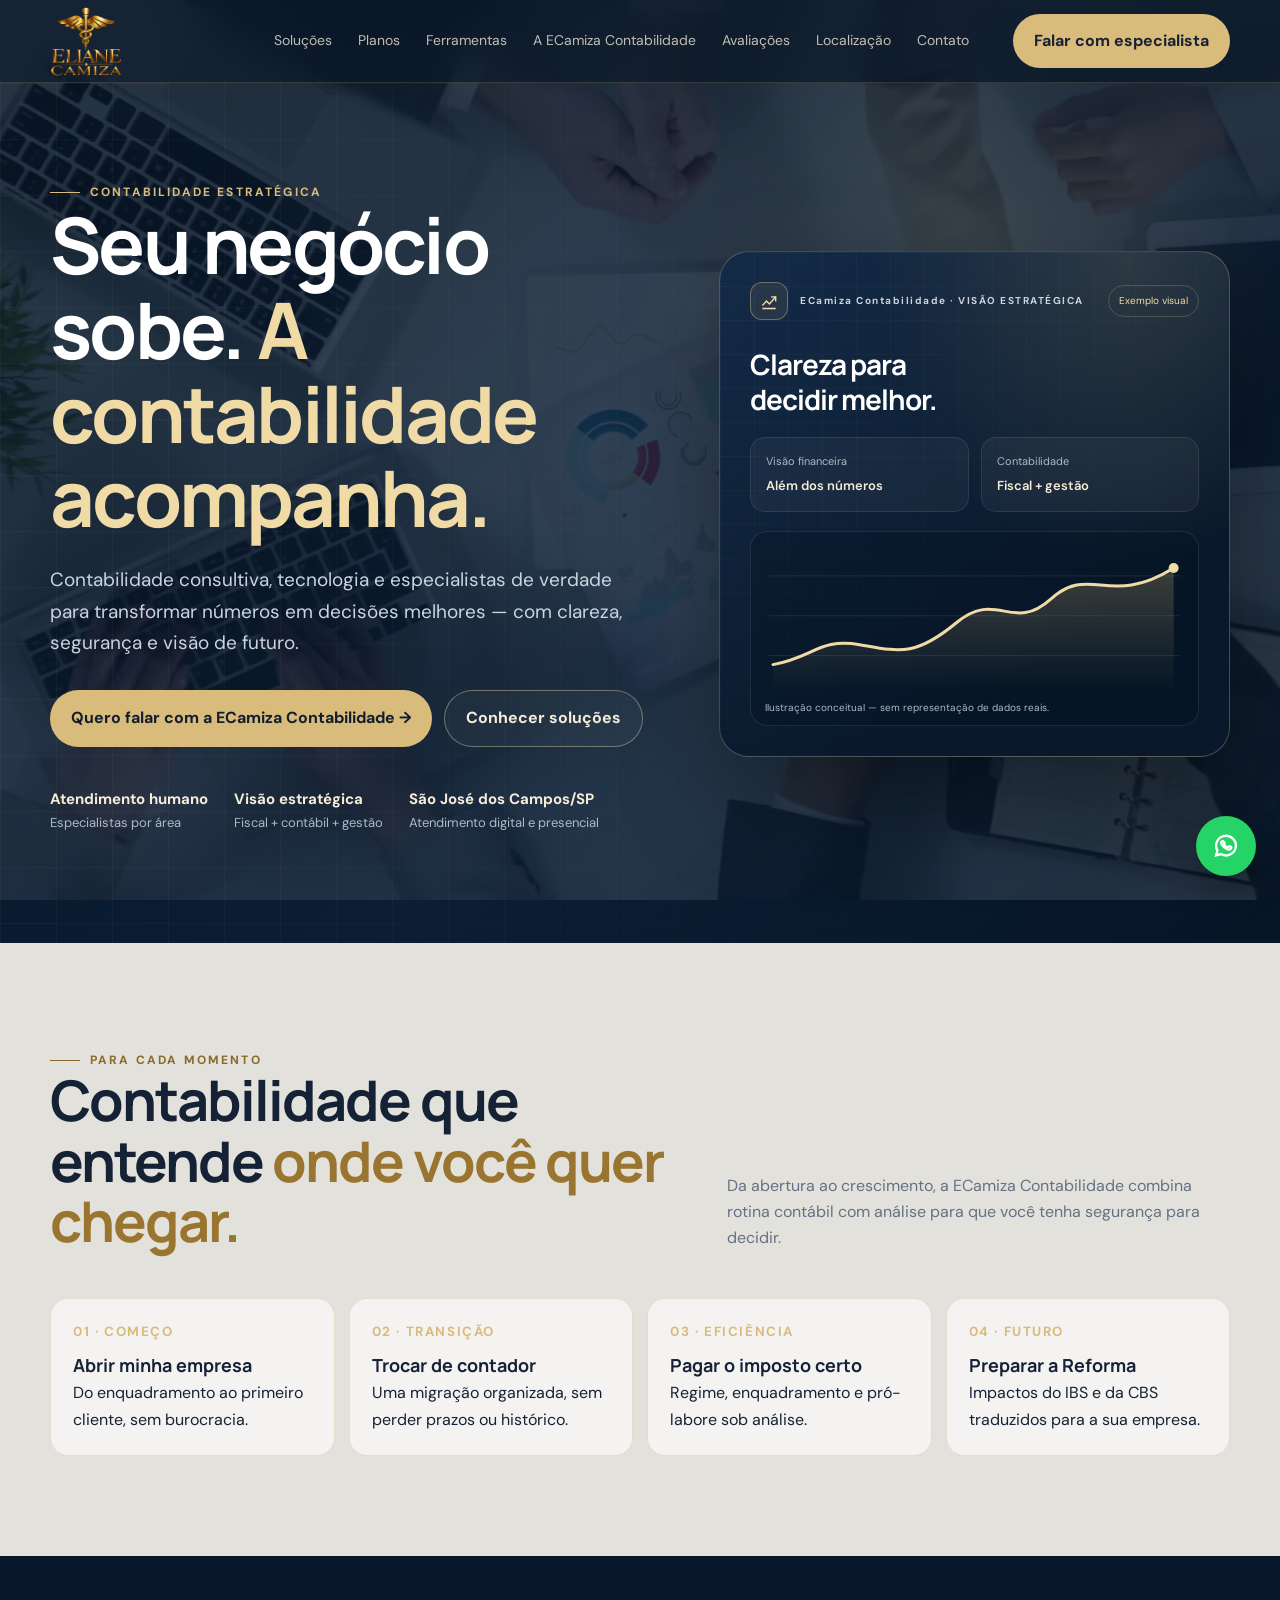
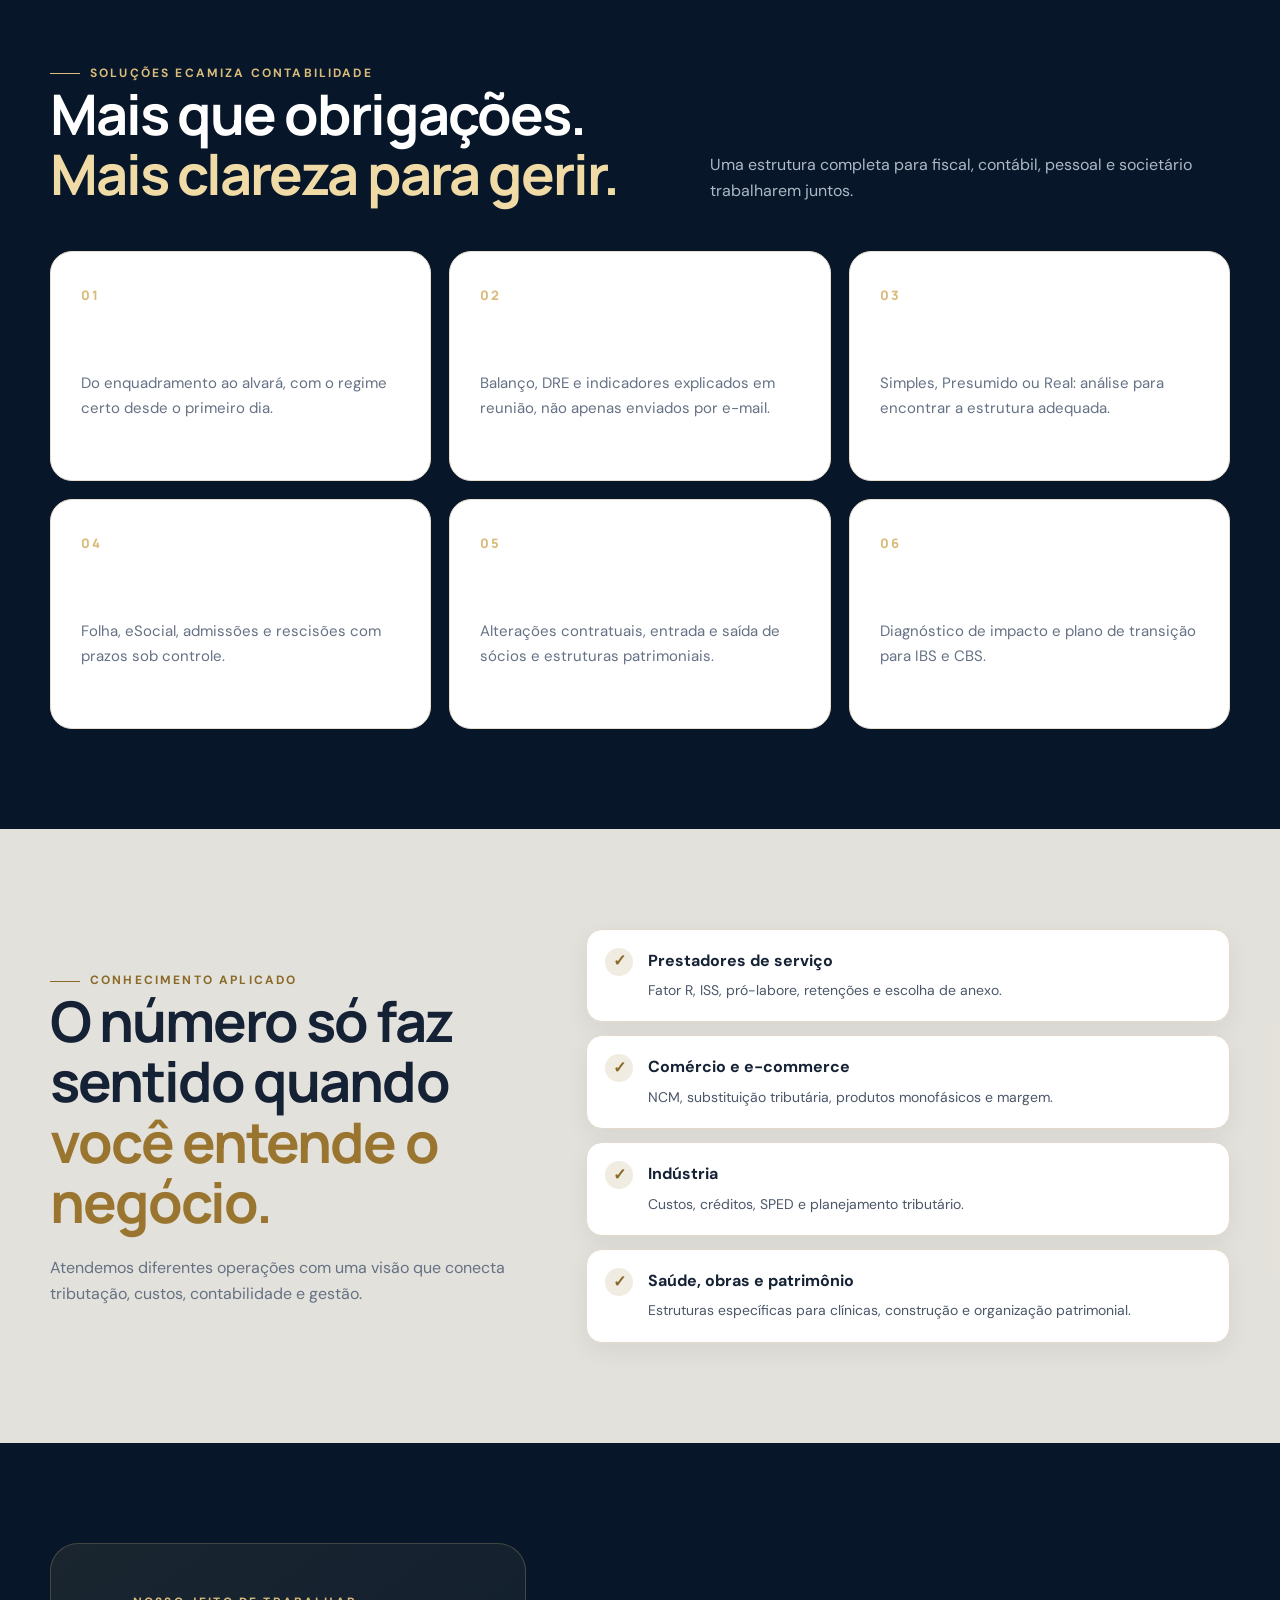
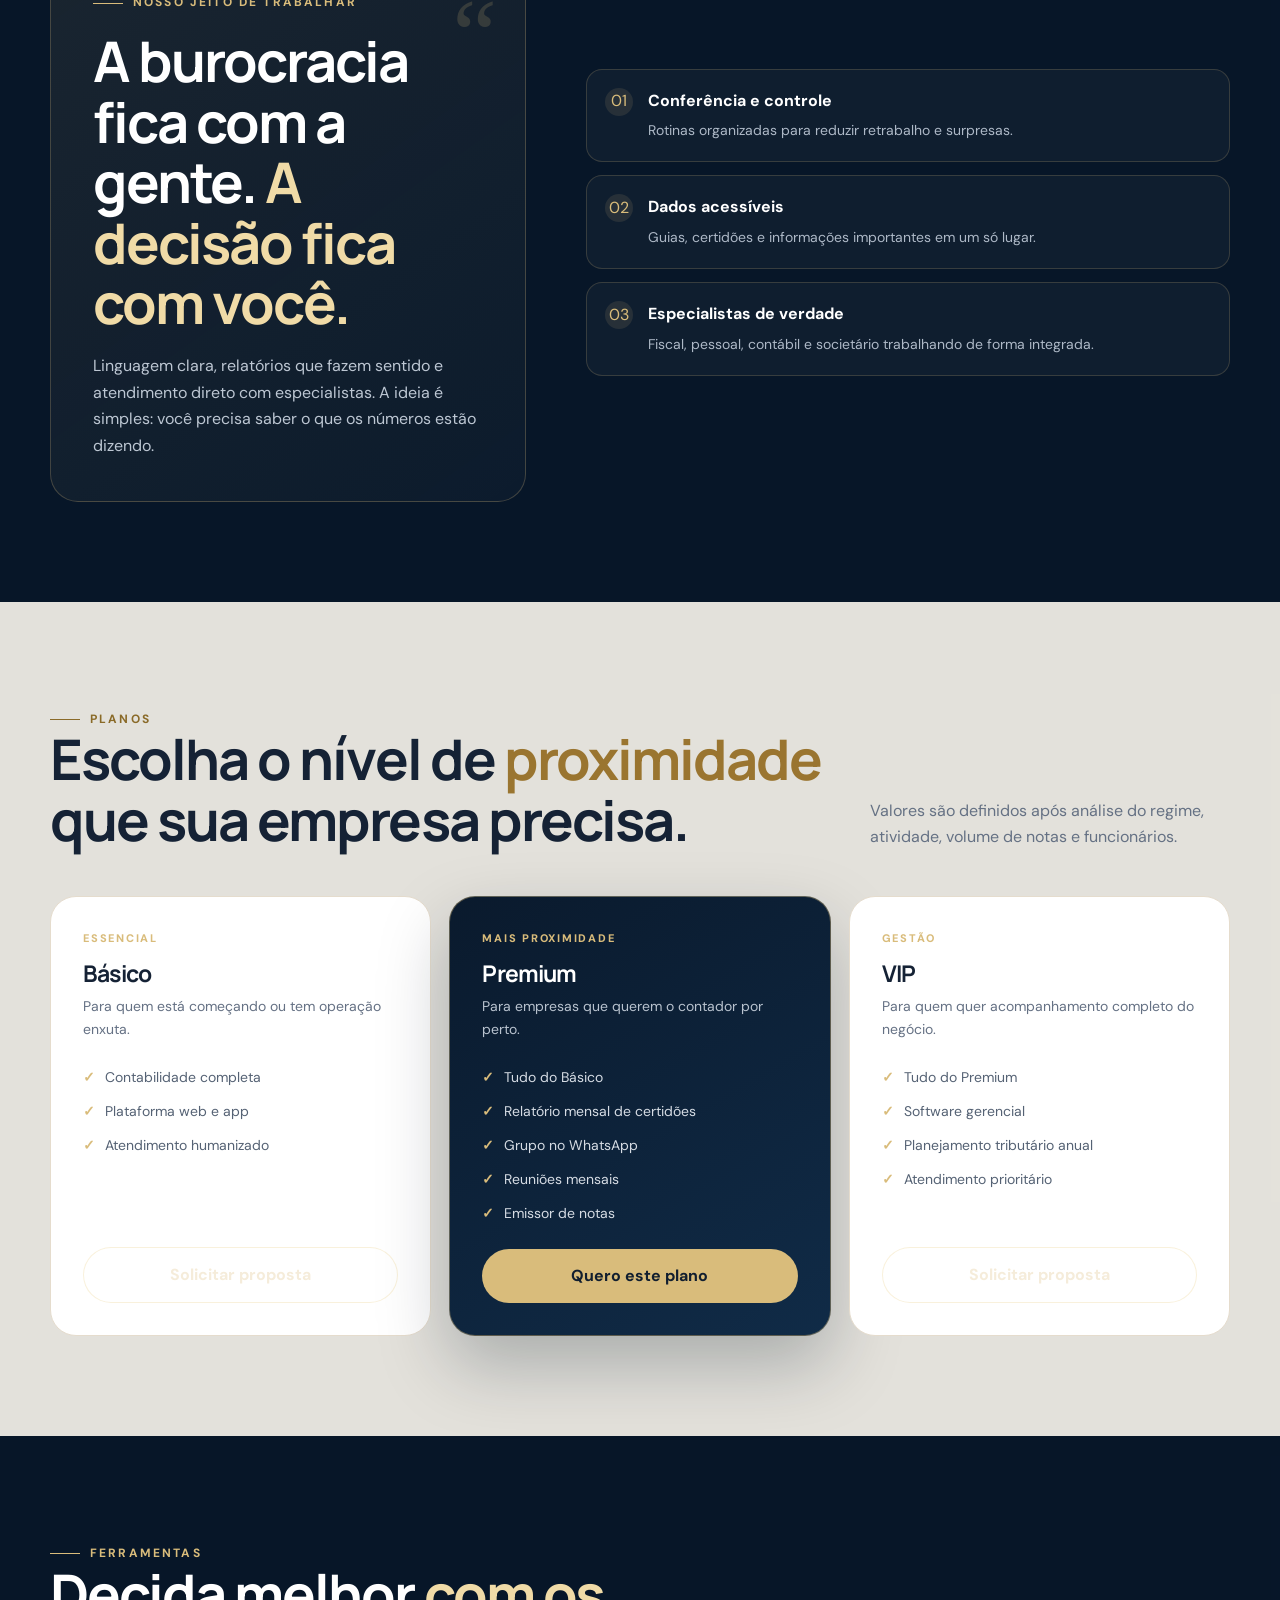
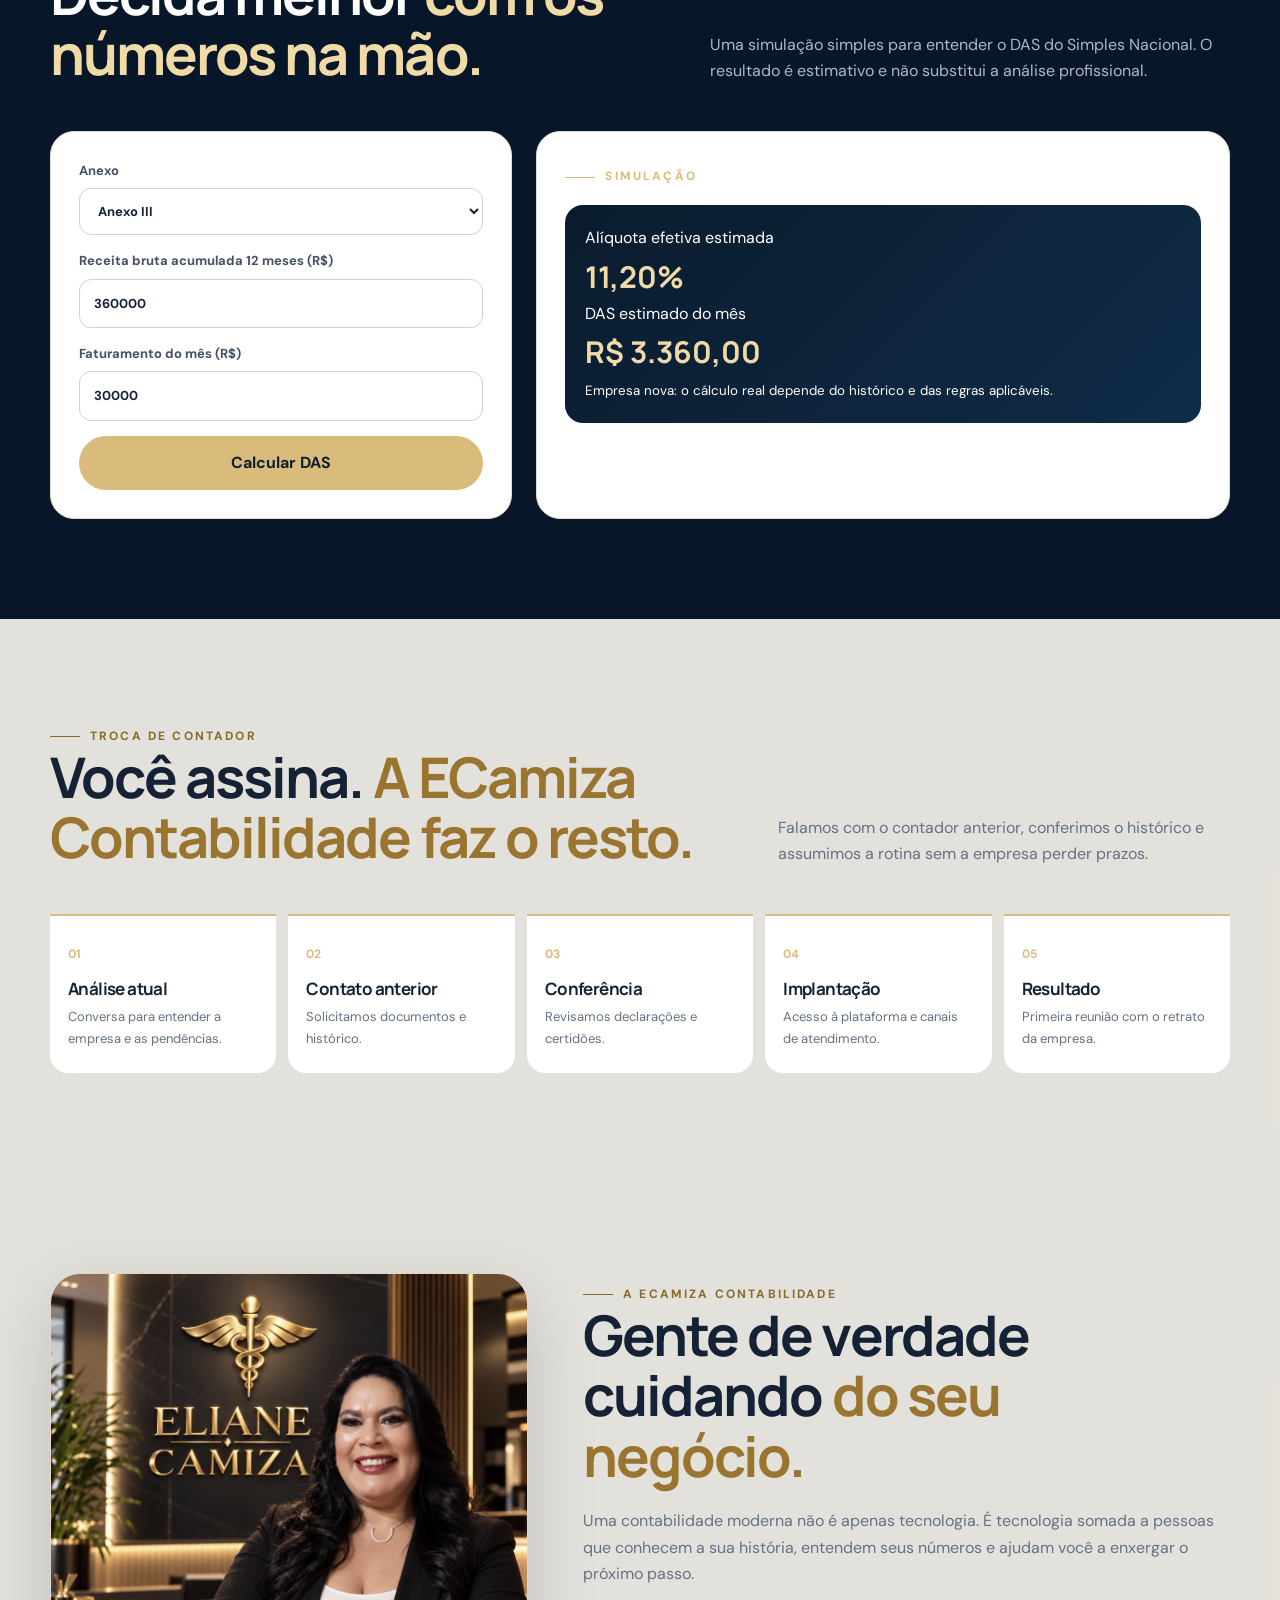
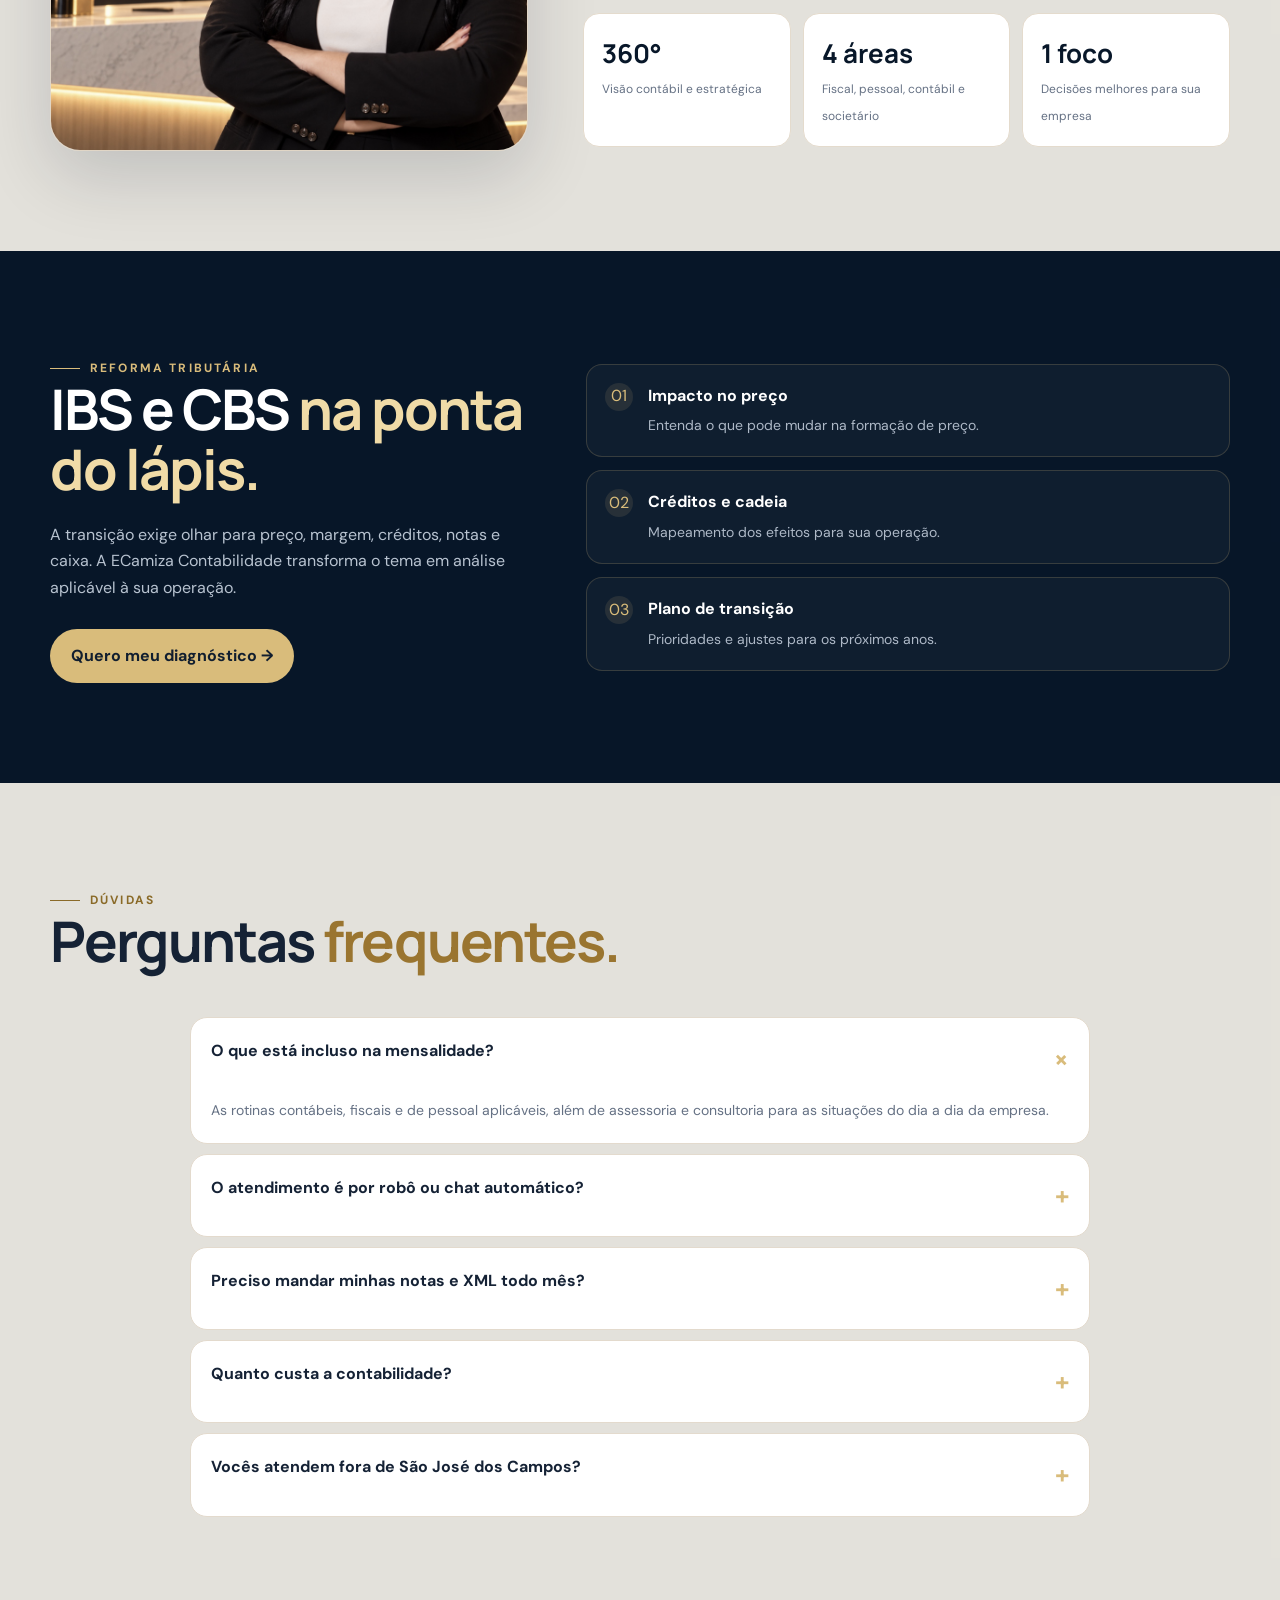
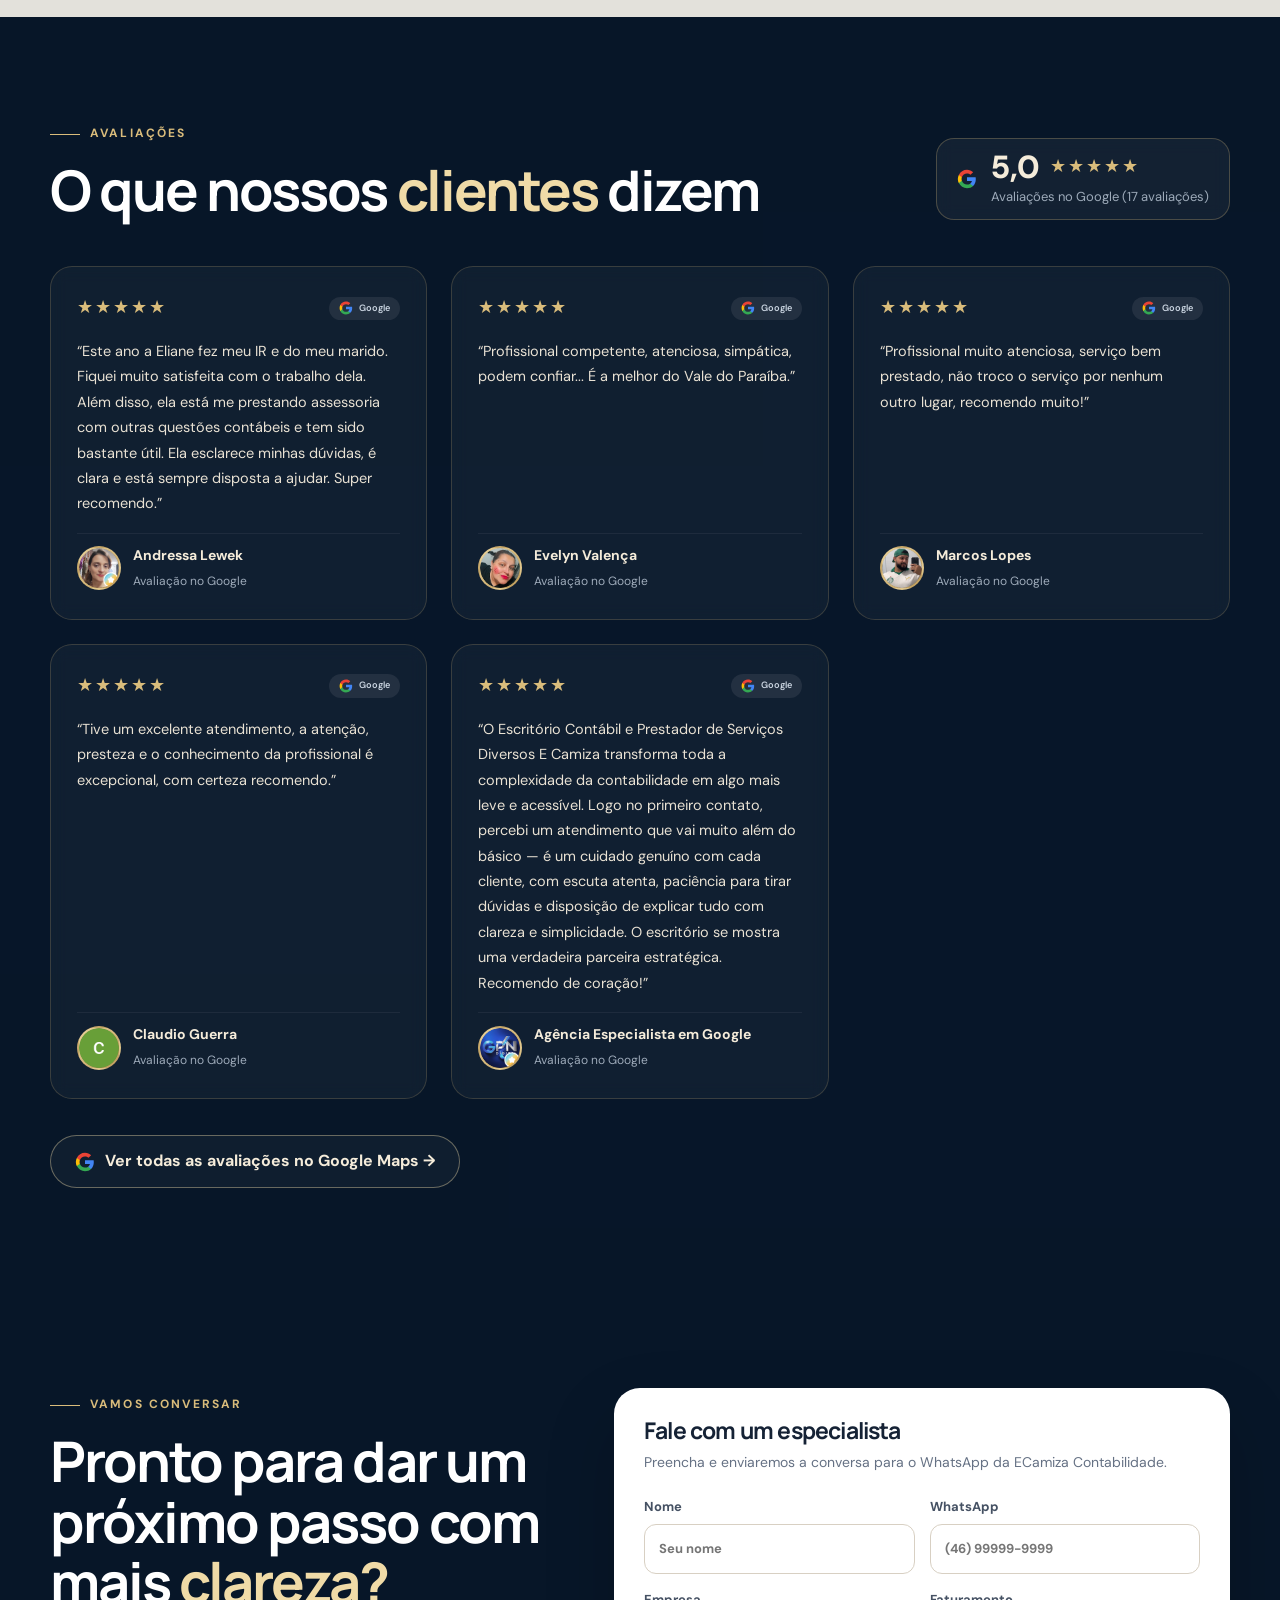
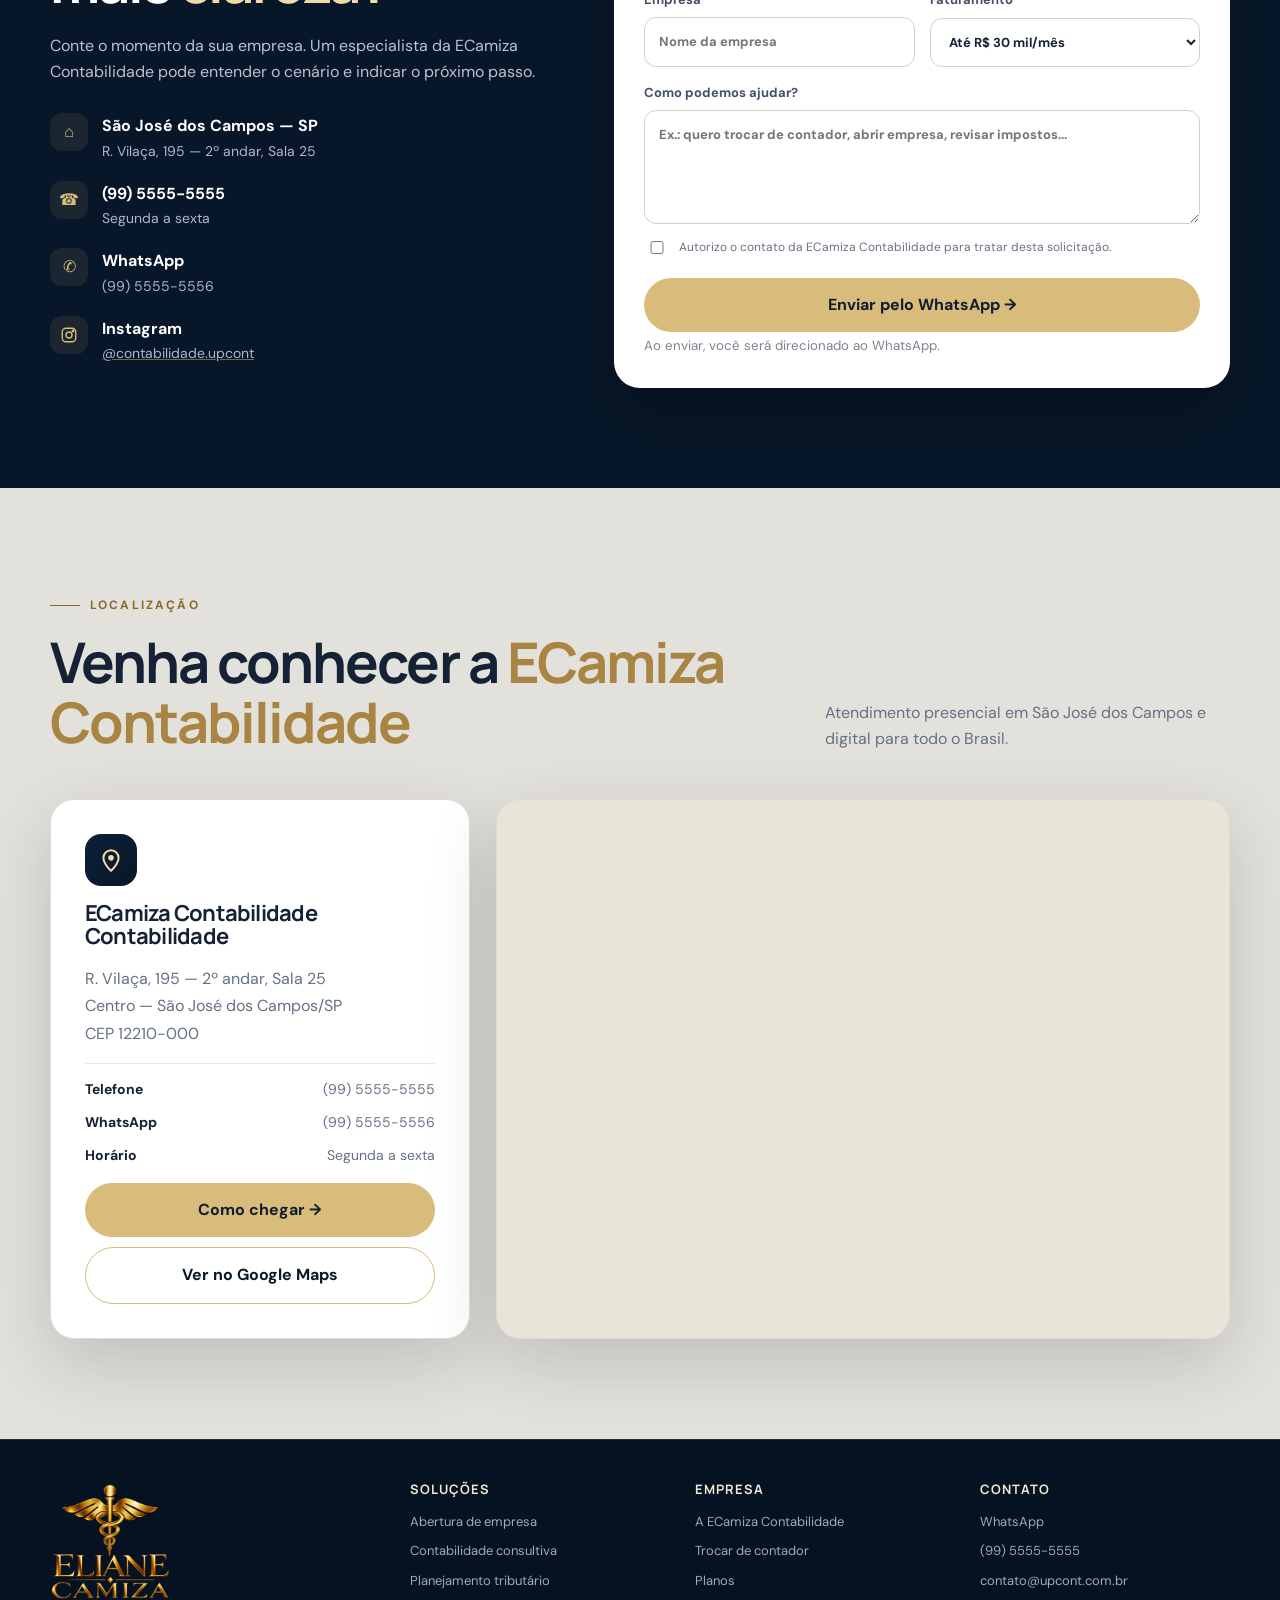
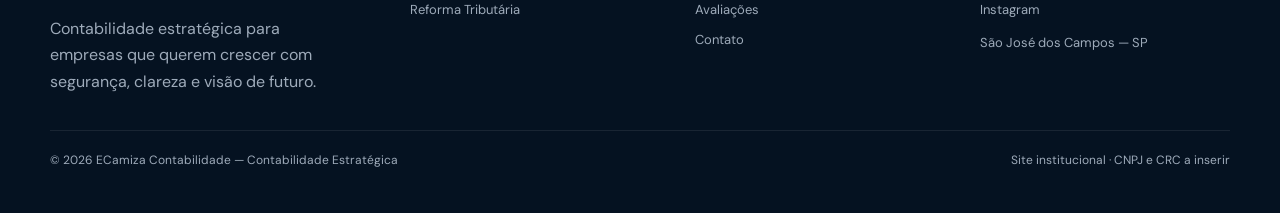
==== commit 3dc56744: "Atualiza branding para ECamiza Contabilidade, nova foto e ajustes no FAQ" ====
--- a/elianecamiza/index.html
+++ b/elianecamiza/index.html
@@ -19,13 +19,13 @@
 <meta name="twitter:card" content="summary_large_image"><meta name="twitter:title" content="Contabilidade em Pato Branco/PR | UpCont — Contabilidade Estratégica"><meta name="twitter:description" content="Contabilidade consultiva em Pato Branco/PR: abertura de empresa, planejamento tributário, troca de contador, departamento pessoal e gestão. Atendimento humano, presencial e digital."><meta name="twitter:image" content="https://upcont.com.br/video/poster.jpg">
 <link rel="preconnect" href="https://fonts.googleapis.com"><link rel="preconnect" href="https://fonts.gstatic.com" crossorigin>
 <link rel="stylesheet" href="https://fonts.googleapis.com/css2?family=DM+Sans:wght@400;500;600;700&family=Manrope:wght@500;600;700;800&display=swap">
-<script type="application/ld+json">{"@context": "https://schema.org", "@graph": [{"@type": "AccountingService", "@id": "https://upcont.com.br/#empresa", "name": "UpCont Contabilidade Estratégica", "url": "https://upcont.com.br/", "image": "https://upcont.com.br/video/poster.jpg", "logo": "https://upcont.com.br/favicon.svg", "description": "Contabilidade consultiva, planejamento tributário, abertura de empresa, departamento pessoal e gestão para empresas em Pato Branco/PR e todo o Brasil.", "telephone": "+55-99-5555-5555", "email": "contato@upcont.com.br", "address": {"@type": "PostalAddress", "streetAddress": "Rua Olávo Bilac, 191", "addressLocality": "Pato Branco", "addressRegion": "PR", "postalCode": "85504-080", "addressCountry": "BR"}, "geo": {"@type": "GeoCoordinates", "latitude": -26.2143977, "longitude": -52.6755807}, "areaServed": ["Pato Branco", "Sudoeste do Paraná", "Brasil"], "sameAs": ["https://www.instagram.com/contabilidade.upcont", "https://www.google.com/maps/place/R.+Ol%C3%A1vo+Bilac,+191+-+Bortot,+Pato+Branco+-+PR,+85504-080/@-26.2143929,-52.6781556,1011m/data=!3m2!1e3!4b1!4m6!3m5!1s0x94e5531dfb1bf6a1:0xdd1bad29bb7fda2e!8m2!3d-26.2143977!4d-52.6755807!16s%2Fg%2F11rvfy5tgx"]}, {"@type": "FAQPage", "mainEntity": [{"@type": "Question", "name": "O que está incluso na mensalidade?", "acceptedAnswer": {"@type": "Answer", "text": "As rotinas contábeis, fiscais e de pessoal aplicáveis, além de assessoria e consultoria para as situações do dia a dia da empresa."}}, {"@type": "Question", "name": "O atendimento é por robô ou chat automático?", "acceptedAnswer": {"@type": "Answer", "text": "Não. O atendimento é humanizado e direcionado aos especialistas de cada área."}}, {"@type": "Question", "name": "Preciso mandar minhas notas e XML todo mês?", "acceptedAnswer": {"@type": "Answer", "text": "A rotina pode ser automatizada conforme a operação e as ferramentas disponíveis; documentos complementares continuam sendo solicitados quando necessários."}}, {"@type": "Question", "name": "Quanto custa a contabilidade?", "acceptedAnswer": {"@type": "Answer", "text": "Depende do regime, atividade, volume de notas e funcionários. A proposta é feita após uma análise da empresa."}}, {"@type": "Question", "name": "Vocês atendem fora de Pato Branco?", "acceptedAnswer": {"@type": "Answer", "text": "Sim. O atendimento pode ser digital, além do atendimento presencial em Pato Branco e região."}}]}]}</script>
+<script type="application/ld+json">{"@context": "https://schema.org", "@graph": [{"@type": "AccountingService", "@id": "https://upcont.com.br/#empresa", "name": "UpCont Contabilidade Estratégica", "url": "https://upcont.com.br/", "image": "https://upcont.com.br/video/poster.jpg", "logo": "https://upcont.com.br/favicon.svg", "description": "Contabilidade consultiva, planejamento tributário, abertura de empresa, departamento pessoal e gestão para empresas em Pato Branco/PR e todo o Brasil.", "telephone": "+55-99-5555-5555", "email": "contato@upcont.com.br", "address": {"@type": "PostalAddress", "streetAddress": "Rua Olávo Bilac, 191", "addressLocality": "Pato Branco", "addressRegion": "PR", "postalCode": "85504-080", "addressCountry": "BR"}, "geo": {"@type": "GeoCoordinates", "latitude": -26.2143977, "longitude": -52.6755807}, "areaServed": ["Pato Branco", "Sudoeste do Paraná", "Brasil"], "sameAs": ["https://www.instagram.com/contabilidade.upcont", "https://www.google.com/maps/place/R.+Ol%C3%A1vo+Bilac,+191+-+Bortot,+Pato+Branco+-+PR,+85504-080/@-26.2143929,-52.6781556,1011m/data=!3m2!1e3!4b1!4m6!3m5!1s0x94e5531dfb1bf6a1:0xdd1bad29bb7fda2e!8m2!3d-26.2143977!4d-52.6755807!16s%2Fg%2F11rvfy5tgx"]}, {"@type": "FAQPage", "mainEntity": [{"@type": "Question", "name": "O que está incluso na mensalidade?", "acceptedAnswer": {"@type": "Answer", "text": "As rotinas contábeis, fiscais e de pessoal aplicáveis, além de assessoria e consultoria para as situações do dia a dia da empresa."}}, {"@type": "Question", "name": "O atendimento é por robô ou chat automático?", "acceptedAnswer": {"@type": "Answer", "text": "Não. Nosso atendimento é via telefone, videoconferência, e-mail (preferencialmente) e pelo WhatsApp."}}, {"@type": "Question", "name": "Preciso mandar minhas notas e XML todo mês?", "acceptedAnswer": {"@type": "Answer", "text": "A rotina pode ser automatizada conforme a operação e as ferramentas disponíveis; documentos complementares continuam sendo solicitados quando necessários."}}, {"@type": "Question", "name": "Quanto custa a contabilidade?", "acceptedAnswer": {"@type": "Answer", "text": "Depende do regime, atividade, volume de notas e funcionários. A proposta é feita após uma análise da empresa."}}, {"@type": "Question", "name": "Vocês atendem fora de Pato Branco?", "acceptedAnswer": {"@type": "Answer", "text": "Sim. Todo o atendimento é de forma digital e para todo o Brasil."}}]}]}</script>
 </head>
 <body>
 <script src="js/video-config.js"></script>
 <div class="scrollVideoBg" aria-hidden="true"><video id="scrollVideo" muted loop playsinline preload="metadata" tabindex="-1"><source src="video/video-loop.webm" type="video/webm"></video></div>
 <script src="js/video-lite.js"></script>
-<header class="header"><div class="wrap nav"><a class="brand" href="#topo" aria-label="UpCont — início"><span class="logoMark md" role="img" aria-label="UpCont"><svg viewBox="0 0 64 64" aria-hidden="true"><defs><linearGradient id="lgh" x1="0" y1="0" x2="1" y2="1"><stop offset="0" stop-color="#f6e3b0"/><stop offset=".5" stop-color="#d9bc7b"/><stop offset="1" stop-color="#a98443"/></linearGradient></defs><path d="M12 12v22c0 11 9 19 20 19s20-8 20-19" fill="none" stroke="url(#lgh)" stroke-width="4.5" stroke-linecap="round"/><path d="M24 42 50 14" stroke="url(#lgh)" stroke-width="4.5" stroke-linecap="round"/><path d="M37 12h15v15" fill="none" stroke="url(#lgh)" stroke-width="4.5" stroke-linecap="round" stroke-linejoin="round"/></svg><b>Up<i>Cont</i></b></span></a><nav class="navlinks"><a href="#solucoes">Soluções</a><a href="#planos">Planos</a><a href="#calculadoras">Ferramentas</a><a href="#sobre">A UpCont</a><a href="#localizacao">Localização</a><a href="#contato">Contato</a></nav><a class="navcta" href="https://wa.me/5546991212740?text=Ol%C3%A1%2C%20UpCont!%20Gostaria%20de%20falar%20com%20um%20especialista." target="_blank" rel="noopener">Falar com especialista</a><button class="menu" onclick="document.querySelector('.navlinks').classList.toggle('mobile')" aria-label="Abrir menu">☰</button></div></header>
+<header class="header"><div class="wrap nav"><a class="brand" href="#topo" aria-label="UpCont — início"><span class="logoMark md" role="img" aria-label="UpCont"><svg viewBox="0 0 64 64" aria-hidden="true"><defs><linearGradient id="lgh" x1="0" y1="0" x2="1" y2="1"><stop offset="0" stop-color="#f6e3b0"/><stop offset=".5" stop-color="#d9bc7b"/><stop offset="1" stop-color="#a98443"/></linearGradient></defs><path d="M12 12v22c0 11 9 19 20 19s20-8 20-19" fill="none" stroke="url(#lgh)" stroke-width="4.5" stroke-linecap="round"/><path d="M24 42 50 14" stroke="url(#lgh)" stroke-width="4.5" stroke-linecap="round"/><path d="M37 12h15v15" fill="none" stroke="url(#lgh)" stroke-width="4.5" stroke-linecap="round" stroke-linejoin="round"/></svg><b>Up<i>Cont</i></b></span></a><nav class="navlinks"><a href="#solucoes">Soluções</a><a href="#planos">Planos</a><a href="#calculadoras">Ferramentas</a><a href="#sobre">A UpCont</a><a href="#avaliacoes">Avaliações</a><a href="#localizacao">Localização</a><a href="#contato">Contato</a></nav><a class="navcta" href="https://wa.me/5546991212740?text=Ol%C3%A1%2C%20UpCont!%20Gostaria%20de%20falar%20com%20um%20especialista." target="_blank" rel="noopener">Falar com especialista</a><button class="menu" onclick="document.querySelector('.navlinks').classList.toggle('mobile')" aria-label="Abrir menu">☰</button></div></header>
 
 <main id="topo">
 <section class="hero"><div class="wrap heroGrid"><div class="heroCopy reveal"><span class="eyebrow">Contabilidade estratégica</span><h1>Seu negócio sobe. <span class="gold">A contabilidade acompanha.</span></h1><p>Contabilidade consultiva, tecnologia e especialistas de verdade para transformar números em decisões melhores — com clareza, segurança e visão de futuro.</p><div class="heroActions"><a class="btn btnGold" href="#contato">Quero falar com a UpCont →</a><a class="btn btnGhost" href="#solucoes">Conhecer soluções</a></div><div class="trust"><div><strong>Atendimento humano</strong>Especialistas por área</div><div><strong>Visão estratégica</strong>Fiscal + contábil + gestão</div><div><strong>Pato Branco/PR</strong>Atendimento digital e presencial</div></div></div><div class="heroLogo reveal"><div class="heroDashboard" aria-label="Ilustração de um painel de acompanhamento contábil e estratégico"><div class="dashboardTop"><span class="dashboardMark" aria-hidden="true"><svg viewBox="0 0 24 24" fill="none" stroke="currentColor" stroke-width="1.7"><path d="M4 17.5 9 12l3.5 3.5L20 7"/><path d="M14.5 7H20v5.5"/><path d="M4 21h16"/></svg></span><span class="dashboardEyebrow">UPCONT · VISÃO ESTRATÉGICA</span><span class="dashboardPill">Exemplo visual</span></div><h2 class="dashboardTitle">Clareza para<br>decidir melhor.</h2><div class="dashboardMetrics"><div class="dashboardMetric"><span>Visão financeira</span><strong>Além dos números</strong></div><div class="dashboardMetric"><span>Contabilidade</span><strong>Fiscal + gestão</strong></div></div><figure class="dashboardChart"><svg viewBox="0 0 420 150" role="img" aria-label="Gráfico ilustrativo de evolução, sem dados reais"><defs><linearGradient id="hero-chart-fill" x1="0" x2="0" y1="0" y2="1"><stop offset="0" stop-color="#d9bc7b" stop-opacity=".25"/><stop offset="1" stop-color="#d9bc7b" stop-opacity="0"/></linearGradient></defs><path d="M4 30H416M4 70H416M4 110H416" stroke="rgba(255,255,255,.09)" stroke-width="1"/><path d="M8 119C48 112 55 92 95 99S151 111 192 77 248 88 287 53 346 62 410 22V145H8Z" fill="url(#hero-chart-fill)"/><path class="dashboardLine" d="M8 119C48 112 55 92 95 99S151 111 192 77 248 88 287 53 346 62 410 22" fill="none" stroke="#f0dba7" stroke-width="3" stroke-linecap="round"/><circle cx="410" cy="22" r="5" fill="#f0dba7"/></svg><figcaption>Ilustração conceitual — sem representação de dados reais.</figcaption></figure></div></div></div></section>
@@ -44,17 +44,18 @@
 
 <section class="section" id="troca"><div class="wrap"><div class="sectionHead reveal"><div><span class="eyebrow">Troca de contador</span><h2>Você assina. <span class="gold">A UpCont faz o resto.</span></h2></div><p>Falamos com o contador anterior, conferimos o histórico e assumimos a rotina sem a empresa perder prazos.</p></div><div class="steps"><div class="step reveal"><b>01</b><h4>Análise atual</h4><p>Conversa para entender a empresa e as pendências.</p></div><div class="step reveal"><b>02</b><h4>Contato anterior</h4><p>Solicitamos documentos e histórico.</p></div><div class="step reveal"><b>03</b><h4>Conferência</h4><p>Revisamos declarações e certidões.</p></div><div class="step reveal"><b>04</b><h4>Implantação</h4><p>Acesso à plataforma e canais de atendimento.</p></div><div class="step reveal"><b>05</b><h4>Resultado</h4><p>Primeira reunião com o retrato da empresa.</p></div></div></div></section>
 
-<section class="section" id="sobre"><div class="wrap about"><div class="photo reveal"><img src="img/equipe.webp" width="1043" height="1024" loading="lazy" decoding="async" alt="Equipe de contabilidade em ambiente profissional"></div><div class="reveal"><span class="eyebrow">A UpCont</span><h2>Gente de verdade cuidando <span class="gold">do seu negócio.</span></h2><p style="margin-top:22px;color:var(--muted)">Uma contabilidade moderna não é apenas tecnologia. É tecnologia somada a pessoas que conhecem a sua história, entendem seus números e ajudam você a enxergar o próximo passo.</p><div class="stats"><div class="stat"><strong>360°</strong><span>visão contábil e estratégica</span></div><div class="stat"><strong>4 áreas</strong><span>fiscal, pessoal, contábil e societário</span></div><div class="stat"><strong>1 foco</strong><span>decisões melhores para sua empresa</span></div></div></div></div></section>
+<section class="section" id="sobre"><div class="wrap about"><div class="photo reveal"><img src="img/eliane-camiza.jpg" width="1024" height="1024" loading="lazy" decoding="async" alt="Eliane Camiza — ECamiza Contabilidade"></div><div class="reveal"><span class="eyebrow">A UpCont</span><h2>Gente de verdade cuidando <span class="gold">do seu negócio.</span></h2><p style="margin-top:22px;color:var(--muted)">Uma contabilidade moderna não é apenas tecnologia. É tecnologia somada a pessoas que conhecem a sua história, entendem seus números e ajudam você a enxergar o próximo passo.</p><div class="stats"><div class="stat"><strong>360°</strong><span>Visão contábil e estratégica</span></div><div class="stat"><strong>4 áreas</strong><span>Fiscal, pessoal, contábil e societário</span></div><div class="stat"><strong>1 foco</strong><span>Decisões melhores para sua empresa</span></div></div></div></div></section>
 
 <section class="section dark" id="reforma"><div class="wrap split"><div class="reveal"><span class="eyebrow">Reforma Tributária</span><h2>IBS e CBS <span class="gold">na ponta do lápis.</span></h2><p style="margin-top:22px;color:#b8c3d0">A transição exige olhar para preço, margem, créditos, notas e caixa. A UpCont transforma o tema em análise aplicável à sua operação.</p><a class="btn btnGold" style="margin-top:28px" href="#contato">Quero meu diagnóstico →</a></div><div class="featureList"><div class="feature reveal"><div class="check">01</div><div><b>Impacto no preço</b><span>Entenda o que pode mudar na formação de preço.</span></div></div><div class="feature reveal"><div class="check">02</div><div><b>Créditos e cadeia</b><span>Mapeamento dos efeitos para sua operação.</span></div></div><div class="feature reveal"><div class="check">03</div><div><b>Plano de transição</b><span>Prioridades e ajustes para os próximos anos.</span></div></div></div></div></section>
 
-<section class="section" id="duvidas"><div class="wrap"><div class="sectionHead reveal"><div><span class="eyebrow">Dúvidas</span><h2>Perguntas <span class="gold">frequentes.</span></h2></div></div><div class="faq"><div class="faqItem open"><button class="faqQ">O que está incluso na mensalidade?<span class="plus">+</span></button><div class="faqA">As rotinas contábeis, fiscais e de pessoal aplicáveis, além de assessoria e consultoria para as situações do dia a dia da empresa.</div></div><div class="faqItem"><button class="faqQ">O atendimento é por robô ou chat automático?<span class="plus">+</span></button><div class="faqA">Não. O atendimento é humanizado e direcionado aos especialistas de cada área.</div></div><div class="faqItem"><button class="faqQ">Preciso mandar minhas notas e XML todo mês?<span class="plus">+</span></button><div class="faqA">A rotina pode ser automatizada conforme a operação e as ferramentas disponíveis; documentos complementares continuam sendo solicitados quando necessários.</div></div><div class="faqItem"><button class="faqQ">Quanto custa a contabilidade?<span class="plus">+</span></button><div class="faqA">Depende do regime, atividade, volume de notas e funcionários. A proposta é feita após uma análise da empresa.</div></div><div class="faqItem"><button class="faqQ">Vocês atendem fora de Pato Branco?<span class="plus">+</span></button><div class="faqA">Sim. O atendimento pode ser digital, além do atendimento presencial em Pato Branco e região.</div></div></div></div></section>
+<section class="section" id="duvidas"><div class="wrap"><div class="sectionHead reveal"><div><span class="eyebrow">Dúvidas</span><h2>Perguntas <span class="gold">frequentes.</span></h2></div></div><div class="faq"><div class="faqItem open"><button class="faqQ">O que está incluso na mensalidade?<span class="plus">+</span></button><div class="faqA">As rotinas contábeis, fiscais e de pessoal aplicáveis, além de assessoria e consultoria para as situações do dia a dia da empresa.</div></div><div class="faqItem"><button class="faqQ">O atendimento é por robô ou chat automático?<span class="plus">+</span></button><div class="faqA">Não. Nosso atendimento é via telefone, videoconferência, e-mail (preferencialmente) e pelo WhatsApp.</div></div><div class="faqItem"><button class="faqQ">Preciso mandar minhas notas e XML todo mês?<span class="plus">+</span></button><div class="faqA">A rotina pode ser automatizada conforme a operação e as ferramentas disponíveis; documentos complementares continuam sendo solicitados quando necessários.</div></div><div class="faqItem"><button class="faqQ">Quanto custa a contabilidade?<span class="plus">+</span></button><div class="faqA">Depende do regime, atividade, volume de notas e funcionários. A proposta é feita após uma análise da empresa.</div></div><div class="faqItem"><button class="faqQ">Vocês atendem fora de Pato Branco?<span class="plus">+</span></button><div class="faqA">Sim. Todo o atendimento é de forma digital e para todo o Brasil.</div></div></div></div></section>
+
+<section class="section dark" id="avaliacoes" hidden><div class="wrap"><div class="sectionHead reveal visible"><div><span class="eyebrow">Avaliações</span><h2 style="margin-top:16px">O que nossos <span class="gold">clientes</span> dizem</h2></div><div class="revSummary" id="revSummary"></div></div><div class="revGrid" id="revGrid"></div><a class="btn btnGhost revMore" id="revGoogle" href="#" target="_blank" rel="noopener">Ver avaliações no Google →</a></div></section>
 
 <section class="section dark" id="contato"><div class="wrap contactGrid"><div class="reveal"><span class="eyebrow">Vamos conversar</span><h2 style="margin-top:16px">Pronto para dar um próximo passo com mais <span class="gold">clareza?</span></h2><p style="margin-top:20px;color:#b9c4d0">Conte o momento da sua empresa. Um especialista da UpCont pode entender o cenário e indicar o próximo passo.</p><div class="contactInfo"><div class="contactLine"><div class="contactIcon">⌂</div><div><b>Pato Branco — PR</b><span>Rua Olávo Bilac, 191 — Bortot</span></div></div><div class="contactLine"><div class="contactIcon">☎</div><div><b>(99) 5555-5555</b><span>Segunda a sexta</span></div></div><div class="contactLine"><div class="contactIcon">✆</div><div><b>WhatsApp</b><span>(99) 5555-5556</span></div></div><div class="contactLine"><div class="contactIcon"><svg viewBox="0 0 24 24" width="18" height="18" fill="none" stroke="currentColor" stroke-width="1.8" aria-hidden="true"><rect x="3" y="3" width="18" height="18" rx="5"/><circle cx="12" cy="12" r="4"/><circle cx="17.3" cy="6.7" r="1" fill="currentColor"/></svg></div><div><b>Instagram</b><span><a href="https://www.instagram.com/contabilidade.upcont" target="_blank" rel="noopener">@contabilidade.upcont</a></span></div></div></div></div><form class="form reveal" id="leadForm"><h3>Fale com um especialista</h3><p style="margin:8px 0 22px;color:var(--muted);font-size:14px">Preencha e enviaremos a conversa para o WhatsApp da UpCont.</p><div class="formGrid"><label>Nome<input id="nome" required placeholder="Seu nome"></label><label>WhatsApp<input id="telefone" required placeholder="(46) 99999-9999"></label><label>Empresa<input id="empresa" placeholder="Nome da empresa"></label><label>Faturamento<select id="faturamento"><option>Até R$ 30 mil/mês</option><option>R$ 30 mil a R$ 100 mil/mês</option><option>R$ 100 mil a R$ 500 mil/mês</option><option>Acima de R$ 500 mil/mês</option></select></label><label class="full">Como podemos ajudar?<textarea id="necessidade" rows="4" placeholder="Ex.: quero trocar de contador, abrir empresa, revisar impostos..."></textarea></label></div><label style="display:flex;grid-template-columns:auto 1fr;align-items:flex-start;gap:10px;margin:14px 0;font-weight:400"><input id="consent" type="checkbox" required style="width:18px;margin-top:3px"> <span style="font-size:12px;color:#667181">Autorizo o contato da UpCont para tratar desta solicitação.</span></label><button class="btn btnGold" type="submit">Enviar pelo WhatsApp →</button><small>Ao enviar, você será direcionado ao WhatsApp.</small></form></div></section>
-<section class="section dark" id="avaliacoes" hidden><div class="wrap"><div class="sectionHead reveal visible"><div><span class="eyebrow">Avaliações</span><h2 style="margin-top:16px">O que nossos <span class="gold">clientes</span> dizem</h2></div><div class="revSummary" id="revSummary"></div></div><div class="revGrid" id="revGrid"></div><a class="btn btnGhost revMore" id="revGoogle" href="#" target="_blank" rel="noopener">Ver avaliações no Google →</a></div></section>
-<section class="section" id="localizacao"><div class="wrap"><div class="sectionHead reveal"><div><span class="eyebrow">Localização</span><h2 style="margin-top:16px">Venha conhecer a <span class="gold">UpCont</span></h2></div><p>Atendimento presencial em Pato Branco e digital para todo o Brasil.</p></div><div class="locGrid reveal"><div class="locCard"><div class="locPin" aria-hidden="true"><svg viewBox="0 0 24 24"><path d="M12 22s7-6.2 7-12a7 7 0 1 0-14 0c0 5.8 7 12 7 12z" fill="none" stroke="currentColor" stroke-width="1.8"/><circle cx="12" cy="10" r="2.6" fill="currentColor"/></svg></div><h3>UpCont Contabilidade</h3><address>Rua Olávo Bilac, 191<br>Bortot — Pato Branco/PR<br>CEP 85504-080</address><ul class="locInfo"><li><b>Telefone</b><a href="tel:+559955555555">(99) 5555-5555</a></li><li><b>WhatsApp</b><a href="https://wa.me/5546991212740" target="_blank" rel="noopener">(99) 5555-5556</a></li><li><b>Horário</b><span>Segunda a sexta</span></li></ul><div class="locActions"><a class="btn btnGold" href="https://www.google.com/maps/dir/?api=1&destination=-26.2143977,-52.6755807" target="_blank" rel="noopener">Como chegar →</a><a class="btn btnOutline" href="https://www.google.com/maps/place/R.+Ol%C3%A1vo+Bilac,+191+-+Bortot,+Pato+Branco+-+PR,+85504-080/@-26.2143929,-52.6781556,1011m/data=!3m2!1e3!4b1!4m6!3m5!1s0x94e5531dfb1bf6a1:0xdd1bad29bb7fda2e!8m2!3d-26.2143977!4d-52.6755807!16s%2Fg%2F11rvfy5tgx" target="_blank" rel="noopener">Ver no Google Maps</a></div></div><div class="locMap"><iframe title="Mapa da localização da UpCont em Pato Branco/PR" src="https://maps.google.com/maps?q=-26.2143977,-52.6755807&amp;z=17&amp;hl=pt-BR&amp;output=embed" loading="lazy" referrerpolicy="no-referrer-when-downgrade" allowfullscreen></iframe></div></div></div></section></main>
+<section class="section" id="localizacao"><div class="wrap"><div class="sectionHead reveal"><div><span class="eyebrow">Localização</span><h2 style="margin-top:16px">Venha conhecer a <span class="gold">UpCont</span></h2></div><p>Atendimento presencial em Pato Branco e digital para todo o Brasil.</p></div><div class="locGrid reveal"><div class="locCard"><div class="locPin" aria-hidden="true"><svg viewBox="0 0 24 24"><path d="M12 22s7-6.2 7-12a7 7 0 1 0-14 0c0 5.8 7 12 7 12z" fill="none" stroke="currentColor" stroke-width="1.8"/><circle cx="12" cy="10" r="2.6" fill="currentColor"/></svg></div><h3>UpCont Contabilidade</h3><address>Rua Olávo Bilac, 191<br>Bortot — Pato Branco/PR<br>CEP 85504-080</address><ul class="locInfo"><li><b>Telefone</b><a href="tel:+559955555555">(99) 5555-5555</a></li><li><b>WhatsApp</b><a href="https://wa.me/5546991212740" target="_blank" rel="noopener">(99) 5555-5556</a></li><li><b>Horário</b><span>Segunda a sexta</span></li></ul><div class="locActions"><a class="btn btnGold" href="https://www.google.com/maps/dir/?api=1&destination=-26.2143977,-52.6755807" target="_blank" rel="noopener">Como chegar →</a><a class="btn btnOutline" href="https://www.google.com/maps/place/Escrit%C3%B3rio+Cont%C3%A1bil+e+Prestador+de+Servi%C3%A7os+Diversos+E+Camiza/@-23.1817835,-45.8845105,727m/data=!3m2!1e3!4b1!4m6!3m5!1s0x94cc4b9af742df61:0xa45daf7508b703da!8m2!3d-23.1817835!4d-45.8845105!16s%2Fg%2F11h6v1qp8k" target="_blank" rel="noopener">Ver no Google Maps</a></div></div><div class="locMap"><iframe title="Mapa da localização da UpCont em Pato Branco/PR" src="https://maps.google.com/maps?q=-26.2143977,-52.6755807&amp;z=17&amp;hl=pt-BR&amp;output=embed" loading="lazy" referrerpolicy="no-referrer-when-downgrade" allowfullscreen></iframe></div></div></div></section></main>
 
-<footer class="footer"><div class="wrap"><div class="footerGrid"><div><span class="logoMark lg" role="img" aria-label="UpCont"><svg viewBox="0 0 64 64" aria-hidden="true"><defs><linearGradient id="lgf" x1="0" y1="0" x2="1" y2="1"><stop offset="0" stop-color="#f6e3b0"/><stop offset=".5" stop-color="#d9bc7b"/><stop offset="1" stop-color="#a98443"/></linearGradient></defs><path d="M12 12v22c0 11 9 19 20 19s20-8 20-19" fill="none" stroke="url(#lgf)" stroke-width="4.5" stroke-linecap="round"/><path d="M24 42 50 14" stroke="url(#lgf)" stroke-width="4.5" stroke-linecap="round"/><path d="M37 12h15v15" fill="none" stroke="url(#lgf)" stroke-width="4.5" stroke-linecap="round" stroke-linejoin="round"/></svg><b>Up<i>Cont</i></b></span><p style="margin-top:14px;max-width:300px">Contabilidade estratégica para empresas que querem crescer com segurança, clareza e visão de futuro.</p></div><div><h4>Soluções</h4><a href="#solucoes">Abertura de empresa</a><a href="#solucoes">Contabilidade consultiva</a><a href="#solucoes">Planejamento tributário</a><a href="#reforma">Reforma Tributária</a></div><div><h4>Empresa</h4><a href="#sobre">A UpCont</a><a href="#troca">Trocar de contador</a><a href="#planos">Planos</a><a href="#contato">Contato</a></div><div><h4>Contato</h4><a href="https://wa.me/5546991212740" target="_blank" rel="noopener">WhatsApp</a><a href="tel:+559955555555">(99) 5555-5555</a><a href="mailto:contato@upcont.com.br">contato@upcont.com.br</a><a href="https://www.instagram.com/contabilidade.upcont" target="_blank" rel="noopener">Instagram</a><span style="font-size:13px">Pato Branco — PR</span></div></div><div class="copyright"><div>© 2026 UpCont — Contabilidade Estratégica</div><div>Site institucional · CNPJ e CRC a inserir</div></div></div></footer>
+<footer class="footer"><div class="wrap"><div class="footerGrid"><div><span class="logoMark lg" role="img" aria-label="UpCont"><svg viewBox="0 0 64 64" aria-hidden="true"><defs><linearGradient id="lgf" x1="0" y1="0" x2="1" y2="1"><stop offset="0" stop-color="#f6e3b0"/><stop offset=".5" stop-color="#d9bc7b"/><stop offset="1" stop-color="#a98443"/></linearGradient></defs><path d="M12 12v22c0 11 9 19 20 19s20-8 20-19" fill="none" stroke="url(#lgf)" stroke-width="4.5" stroke-linecap="round"/><path d="M24 42 50 14" stroke="url(#lgf)" stroke-width="4.5" stroke-linecap="round"/><path d="M37 12h15v15" fill="none" stroke="url(#lgf)" stroke-width="4.5" stroke-linecap="round" stroke-linejoin="round"/></svg><b>Up<i>Cont</i></b></span><p style="margin-top:14px;max-width:300px">Contabilidade estratégica para empresas que querem crescer com segurança, clareza e visão de futuro.</p></div><div><h4>Soluções</h4><a href="#solucoes">Abertura de empresa</a><a href="#solucoes">Contabilidade consultiva</a><a href="#solucoes">Planejamento tributário</a><a href="#reforma">Reforma Tributária</a></div><div><h4>Empresa</h4><a href="#sobre">A UpCont</a><a href="#troca">Trocar de contador</a><a href="#planos">Planos</a><a href="#avaliacoes">Avaliações</a><a href="#contato">Contato</a></div><div><h4>Contato</h4><a href="https://wa.me/5546991212740" target="_blank" rel="noopener">WhatsApp</a><a href="tel:+559955555555">(99) 5555-5555</a><a href="mailto:contato@upcont.com.br">contato@upcont.com.br</a><a href="https://www.instagram.com/contabilidade.upcont" target="_blank" rel="noopener">Instagram</a><span style="font-size:13px">Pato Branco — PR</span></div></div><div class="copyright"><div>© 2026 UpCont — Contabilidade Estratégica</div><div>Site institucional · CNPJ e CRC a inserir</div></div></div></footer>
 <a class="floatWa" href="https://wa.me/5546991212740?text=Ol%C3%A1%2C%20UpCont!%20Quero%20falar%20com%20um%20especialista." target="_blank" rel="noopener" aria-label="Falar com a UpCont pelo WhatsApp"><svg width="28" height="28" viewBox="0 0 24 24" fill="none" stroke="currentColor" stroke-width="2"><path d="M20.5 11.5a8.5 8.5 0 0 1-12.7 7.4L3.5 20l1.1-4.1A8.5 8.5 0 1 1 20.5 11.5Z"/><path d="M8.7 8.1c.3-.3.6-.3.9-.1l1 .8c.3.2.3.5.2.8l-.4.8c-.1.2-.1.4.1.6.7 1 1.5 1.7 2.6 2.2.2.1.4.1.6-.1l.7-.7c.2-.2.5-.2.8-.1l1 .5c.3.1.4.4.3.7-.2.8-.9 1.5-1.7 1.6-1.1.1-2.9-.7-4.5-2.1-1.3-1.2-2.3-2.6-2.5-3.7-.1-.6.1-1 .9-1.3Z"/></svg></a>
 <script src="js/main.js"></script>
 <script src="js/reviews-data.js"></script><script src="js/reviews.js"></script><script src="js/branding.js"></script></body></html>
--- a/elianecamiza/css/style.css
+++ b/elianecamiza/css/style.css
@@ -50,7 +50,7 @@
 body.scroll-video-ready .footer{background:rgba(6,19,33,.94)}
 body.scroll-video-ready main,body.scroll-video-ready .footer{position:relative;z-index:1}
 @media(prefers-reduced-motion:reduce){.scrollVideoBg{display:none}body.scroll-video-ready{background:var(--cream)}body.scroll-video-ready .hero{background:radial-gradient(circle at 75% 20%,rgba(217,188,123,.13),transparent 28%),linear-gradient(135deg,#061424,#0d2139 58%,#071526)}body.scroll-video-ready .section:not(.dark){background:var(--cream)}body.scroll-video-ready .dark{background:var(--navy)}body.scroll-video-ready .footer{background:#061321}}
-.logoMark{display:inline-flex;align-items:center;gap:10px;line-height:1}.logoMark svg{width:44px;height:44px;flex:none;filter:drop-shadow(0 4px 12px rgba(217,188,123,.35))}.logoMark b{font-size:27px;font-weight:800;letter-spacing:-.02em;background:linear-gradient(135deg,#f6e3b0,#d9bc7b 55%,#b58f4d);-webkit-background-clip:text;background-clip:text;color:transparent}.logoMark b i{font-style:normal;font-weight:600}.logoMark.lg svg{width:52px;height:52px}.logoMark.lg b{font-size:32px}.brand:hover .logoMark svg{transform:translateY(-2px) scale(1.05)}.logoMark svg{transition:transform .3s}@media(max-width:620px){.logoMark svg{width:38px;height:38px}.logoMark b{font-size:23px}}.locGrid{display:grid;grid-template-columns:.8fr 1.4fr;gap:26px;align-items:stretch}.locCard{background:#fff;border:1px solid #e3dacd;border-radius:24px;padding:34px;box-shadow:var(--shadow);display:flex;flex-direction:column;gap:16px;color:var(--ink)}.locPin{width:52px;height:52px;border-radius:16px;background:linear-gradient(135deg,var(--navy2),var(--navy));color:var(--gold2);display:grid;place-items:center}.locPin svg{width:26px;height:26px}.locCard h3{font-size:22px}.locCard address{font-style:normal;line-height:1.7;color:var(--muted)}.locInfo{list-style:none;padding:14px 0 0;margin:0;border-top:1px solid #eee6d8;display:grid;gap:10px;font-size:14px}.locInfo li{display:flex;justify-content:space-between;gap:12px}.locInfo b{color:var(--ink)}.locInfo a,.locInfo span{color:var(--muted)}.locInfo a:hover{color:#a98443}.locActions{display:grid;gap:10px;margin-top:auto}.btnOutline{border:1px solid #d9bc7b;color:var(--navy);background:transparent}.btnOutline:hover{background:rgba(217,188,123,.15)}.locMap{border-radius:24px;overflow:hidden;border:1px solid #e3dacd;box-shadow:var(--shadow);min-height:420px;background:#e9e4d8}.locMap iframe{width:100%;height:100%;min-height:420px;border:0;display:block}@media(max-width:900px){.locGrid{grid-template-columns:1fr}.locMap,.locMap iframe{min-height:320px}}#localizacao h2 .gold{color:#a98443}#avaliacoes[hidden]{display:none}.revSummary{display:flex;align-items:center;gap:12px;color:#b9c4d0}.revSummary strong{font-size:40px;color:#f5ecda;line-height:1}.stars{color:#d9bc7b;letter-spacing:2px;font-size:18px}.stars i{font-style:normal;opacity:.25}.revGrid{display:grid;grid-template-columns:repeat(auto-fit,minmax(280px,1fr));gap:22px}.revCard{margin:0;background:rgba(255,255,255,.05);border:1px solid rgba(217,188,123,.22);border-radius:22px;padding:28px;display:flex;flex-direction:column;gap:18px;backdrop-filter:blur(8px);transition:transform .3s,border-color .3s}.revCard:hover{transform:translateY(-4px);border-color:rgba(217,188,123,.55)}.revCard blockquote{margin:0;color:#e9e2d4;line-height:1.7;font-size:15px}.revCard figcaption{display:flex;align-items:center;gap:12px;margin-top:auto}.revCard figcaption b{display:block;color:#f5ecda;font-size:14px}.revCard figcaption small{color:#9eabba;font-size:12px}.revAv{width:42px;height:42px;border-radius:50%;background:linear-gradient(135deg,#f6e3b0,#a98443);color:#081729;font-weight:800;display:grid;place-items:center;font-size:14px}.revMore{margin:34px auto 0;display:flex;width:fit-content}
+.logoMark{display:inline-flex;align-items:center;gap:10px;line-height:1}.logoMark svg{width:44px;height:44px;flex:none;filter:drop-shadow(0 4px 12px rgba(217,188,123,.35))}.logoMark b{font-size:27px;font-weight:800;letter-spacing:-.02em;background:linear-gradient(135deg,#f6e3b0,#d9bc7b 55%,#b58f4d);-webkit-background-clip:text;background-clip:text;color:transparent}.logoMark b i{font-style:normal;font-weight:600}.logoMark.lg svg{width:52px;height:52px}.logoMark.lg b{font-size:32px}.brand:hover .logoMark svg{transform:translateY(-2px) scale(1.05)}.logoMark svg{transition:transform .3s}@media(max-width:620px){.logoMark svg{width:38px;height:38px}.logoMark b{font-size:23px}}.locGrid{display:grid;grid-template-columns:.8fr 1.4fr;gap:26px;align-items:stretch}.locCard{background:#fff;border:1px solid #e3dacd;border-radius:24px;padding:34px;box-shadow:var(--shadow);display:flex;flex-direction:column;gap:16px;color:var(--ink)}.locPin{width:52px;height:52px;border-radius:16px;background:linear-gradient(135deg,var(--navy2),var(--navy));color:var(--gold2);display:grid;place-items:center}.locPin svg{width:26px;height:26px}.locCard h3{font-size:22px}.locCard address{font-style:normal;line-height:1.7;color:var(--muted)}.locInfo{list-style:none;padding:14px 0 0;margin:0;border-top:1px solid #eee6d8;display:grid;gap:10px;font-size:14px}.locInfo li{display:flex;justify-content:space-between;gap:12px}.locInfo b{color:var(--ink)}.locInfo a,.locInfo span{color:var(--muted)}.locInfo a:hover{color:#a98443}.locActions{display:grid;gap:10px;margin-top:auto}.btnOutline{border:1px solid #d9bc7b;color:var(--navy);background:transparent}.btnOutline:hover{background:rgba(217,188,123,.15)}.locMap{border-radius:24px;overflow:hidden;border:1px solid #e3dacd;box-shadow:var(--shadow);min-height:420px;background:#e9e4d8}.locMap iframe{width:100%;height:100%;min-height:420px;border:0;display:block}@media(max-width:900px){.locGrid{grid-template-columns:1fr}.locMap,.locMap iframe{min-height:320px}}#localizacao h2 .gold{color:#a98443}section[id],main>section{scroll-margin-top:90px}#avaliacoes[hidden]{display:none}.revSummary{display:flex;align-items:center;color:#b9c4d0}.revSummaryBadge{display:inline-flex;align-items:center;gap:14px;background:rgba(255,255,255,.05);border:1px solid rgba(217,188,123,.28);border-radius:18px;padding:12px 20px;backdrop-filter:blur(8px)}.revSummaryData{display:flex;flex-direction:column;gap:3px}.revSummaryTop{display:flex;align-items:center;gap:10px}.revSummaryTop strong{font-size:32px;color:#f5ecda;line-height:1;font-weight:800}.revSummaryData small{color:#9eabba;font-size:13px;display:block}.stars{color:#d9bc7b;letter-spacing:2px;font-size:18px}.stars i{font-style:normal;opacity:.25}.revGrid{display:grid;grid-template-columns:repeat(auto-fit,minmax(300px,1fr));gap:24px}.revCard{margin:0;background:rgba(255,255,255,.04);border:1px solid rgba(217,188,123,.2);border-radius:22px;padding:26px;display:flex;flex-direction:column;gap:16px;backdrop-filter:blur(8px);transition:transform .3s,border-color .3s,box-shadow .3s}.revCard:hover{transform:translateY(-4px);border-color:rgba(217,188,123,.5);box-shadow:0 12px 30px rgba(0,0,0,.25)}.revCardHeader{display:flex;justify-content:space-between;align-items:center;width:100%}.revGoogleBadge{display:inline-flex;align-items:center;gap:6px;background:rgba(255,255,255,.08);padding:4px 10px;border-radius:20px;font-size:11px;color:#cbd5e1;font-weight:600}.revGoogleBadge .gIcon{width:14px;height:14px}.revCard blockquote{margin:0;color:#e9e2d4;line-height:1.75;font-size:14.5px}.revCard figcaption{display:flex;align-items:center;gap:12px;margin-top:auto;padding-top:10px;border-top:1px solid rgba(255,255,255,.06)}.revCard figcaption b{display:block;color:#f5ecda;font-size:14px;font-weight:700}.revCard figcaption small{color:#9eabba;font-size:12px}.revAv{width:44px;height:44px;border-radius:50%;background:linear-gradient(135deg,#f6e3b0,#a98443);color:#081729;font-weight:800;display:grid;place-items:center;font-size:15px;object-fit:cover;border:2px solid rgba(217,188,123,.4);flex-shrink:0}.revMore{margin:36px auto 0;display:inline-flex;align-items:center;gap:10px;width:fit-content;padding:12px 24px;border-radius:30px}.gIcon{flex-shrink:0}
 /* Contraste em seções claras */
 .section:not(.dark) h2 .gold{color:#9a7530}.section:not(.dark) .eyebrow{color:#8a6a28}.section:not(.dark) .eyebrow:before{background:#8a6a28}.section:not(.dark) .feature{background:#fff;border-color:#e3dacd;box-shadow:0 8px 24px rgba(8,23,41,.06)}.section:not(.dark) .feature span{color:#4b5768}.section:not(.dark) .check{background:rgba(154,117,48,.14);color:#8a6a28;font-weight:700}
 
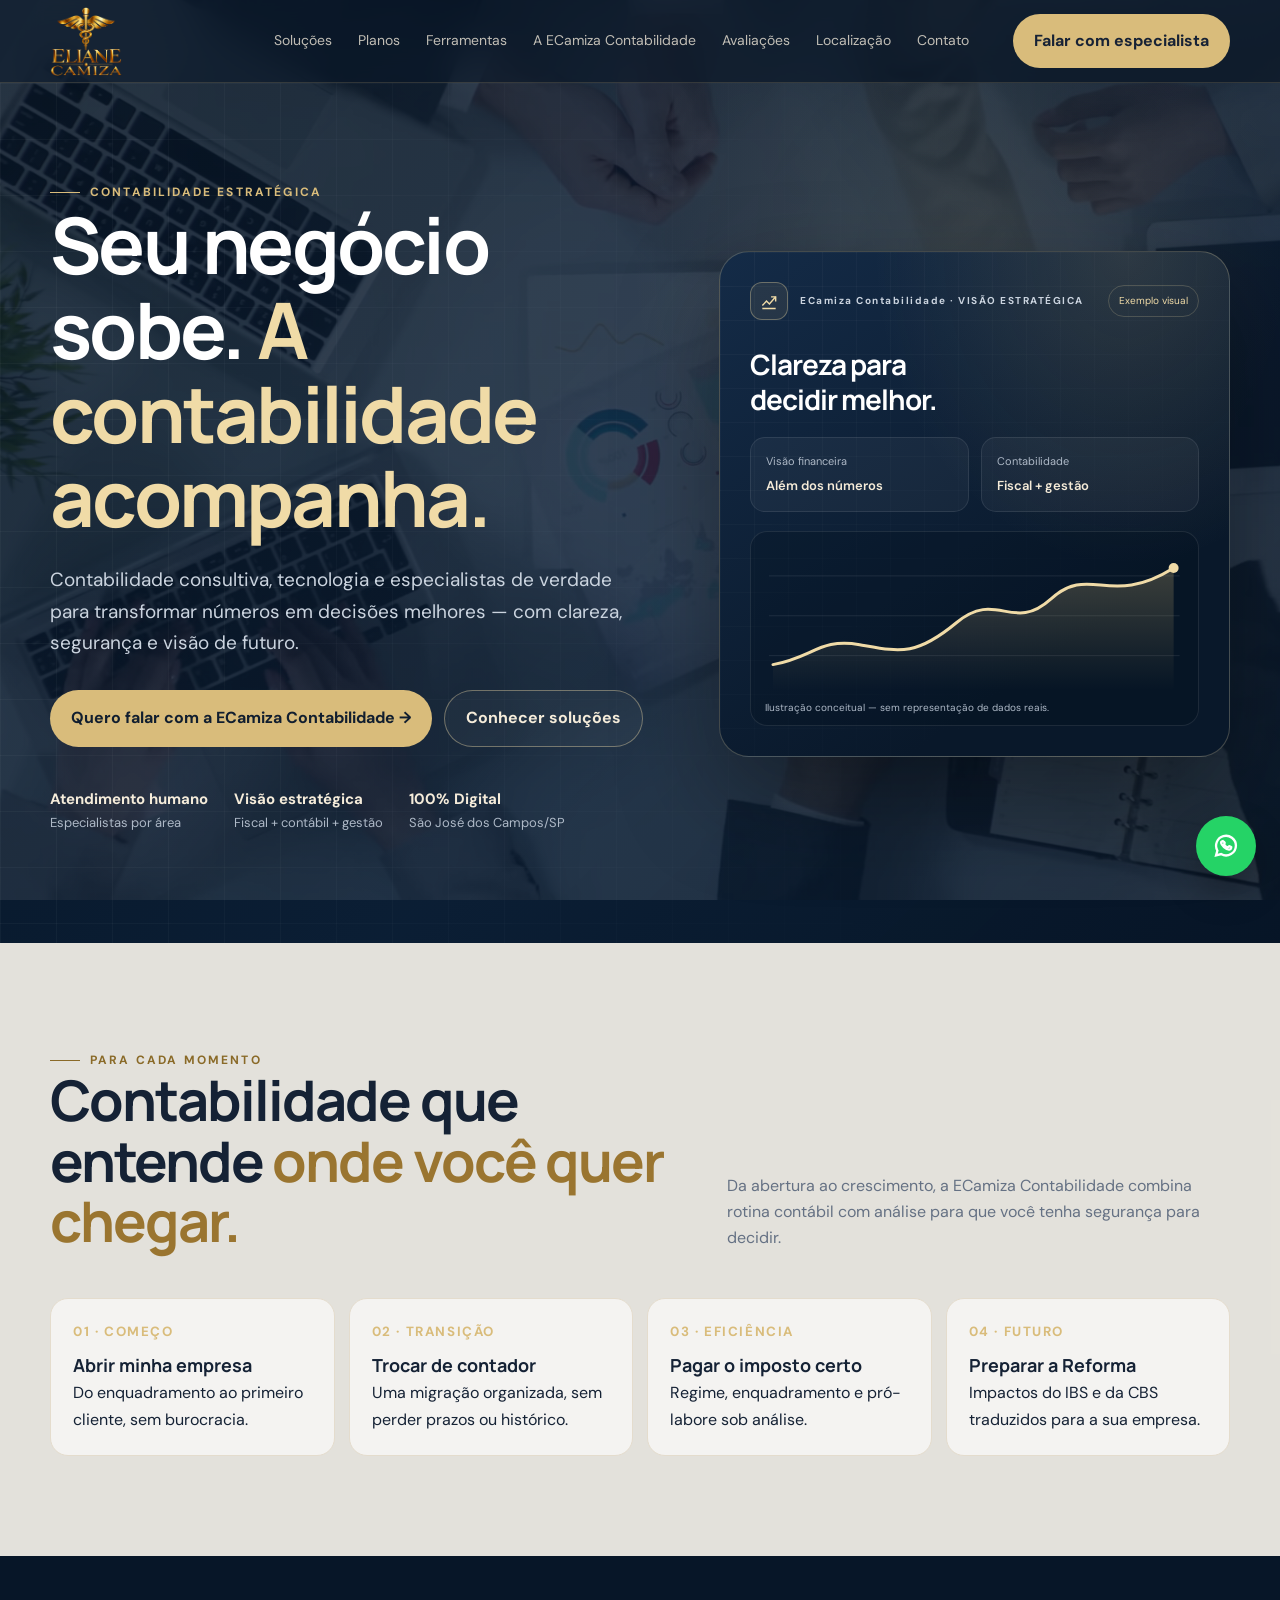
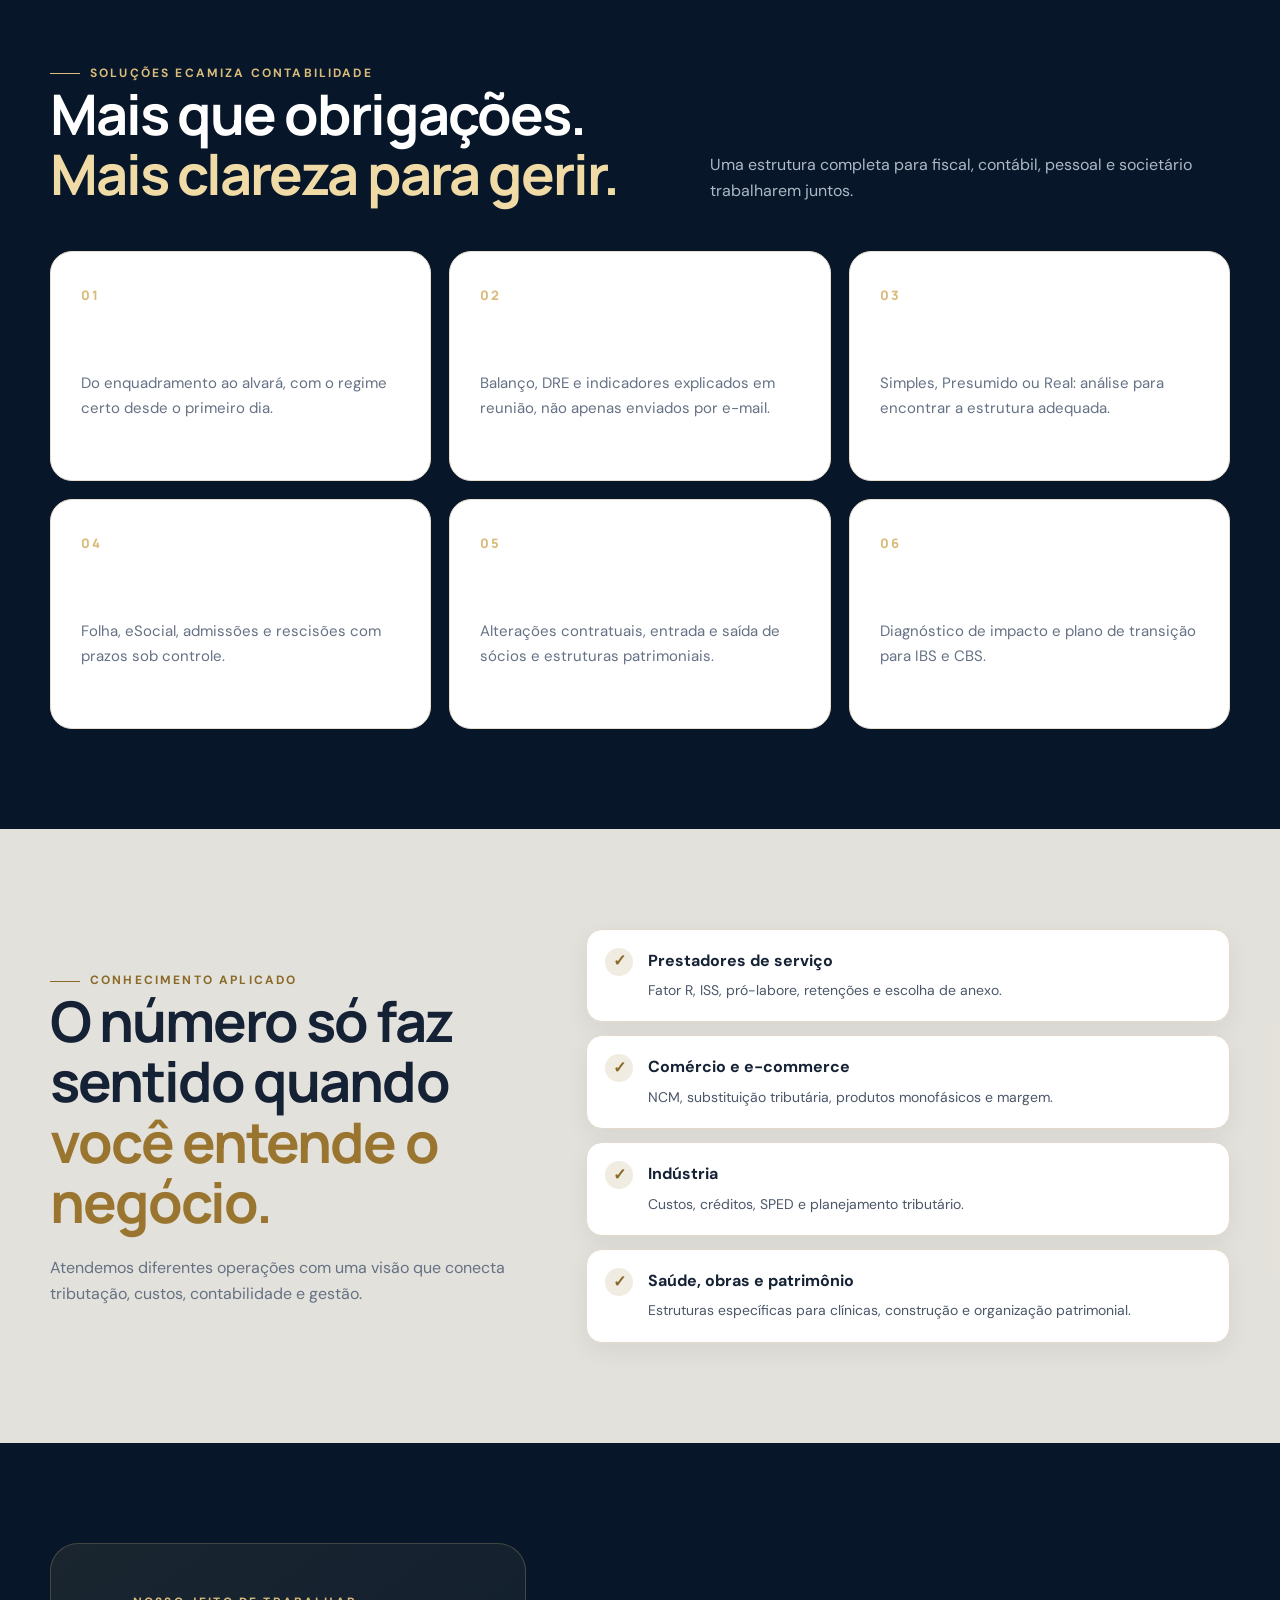
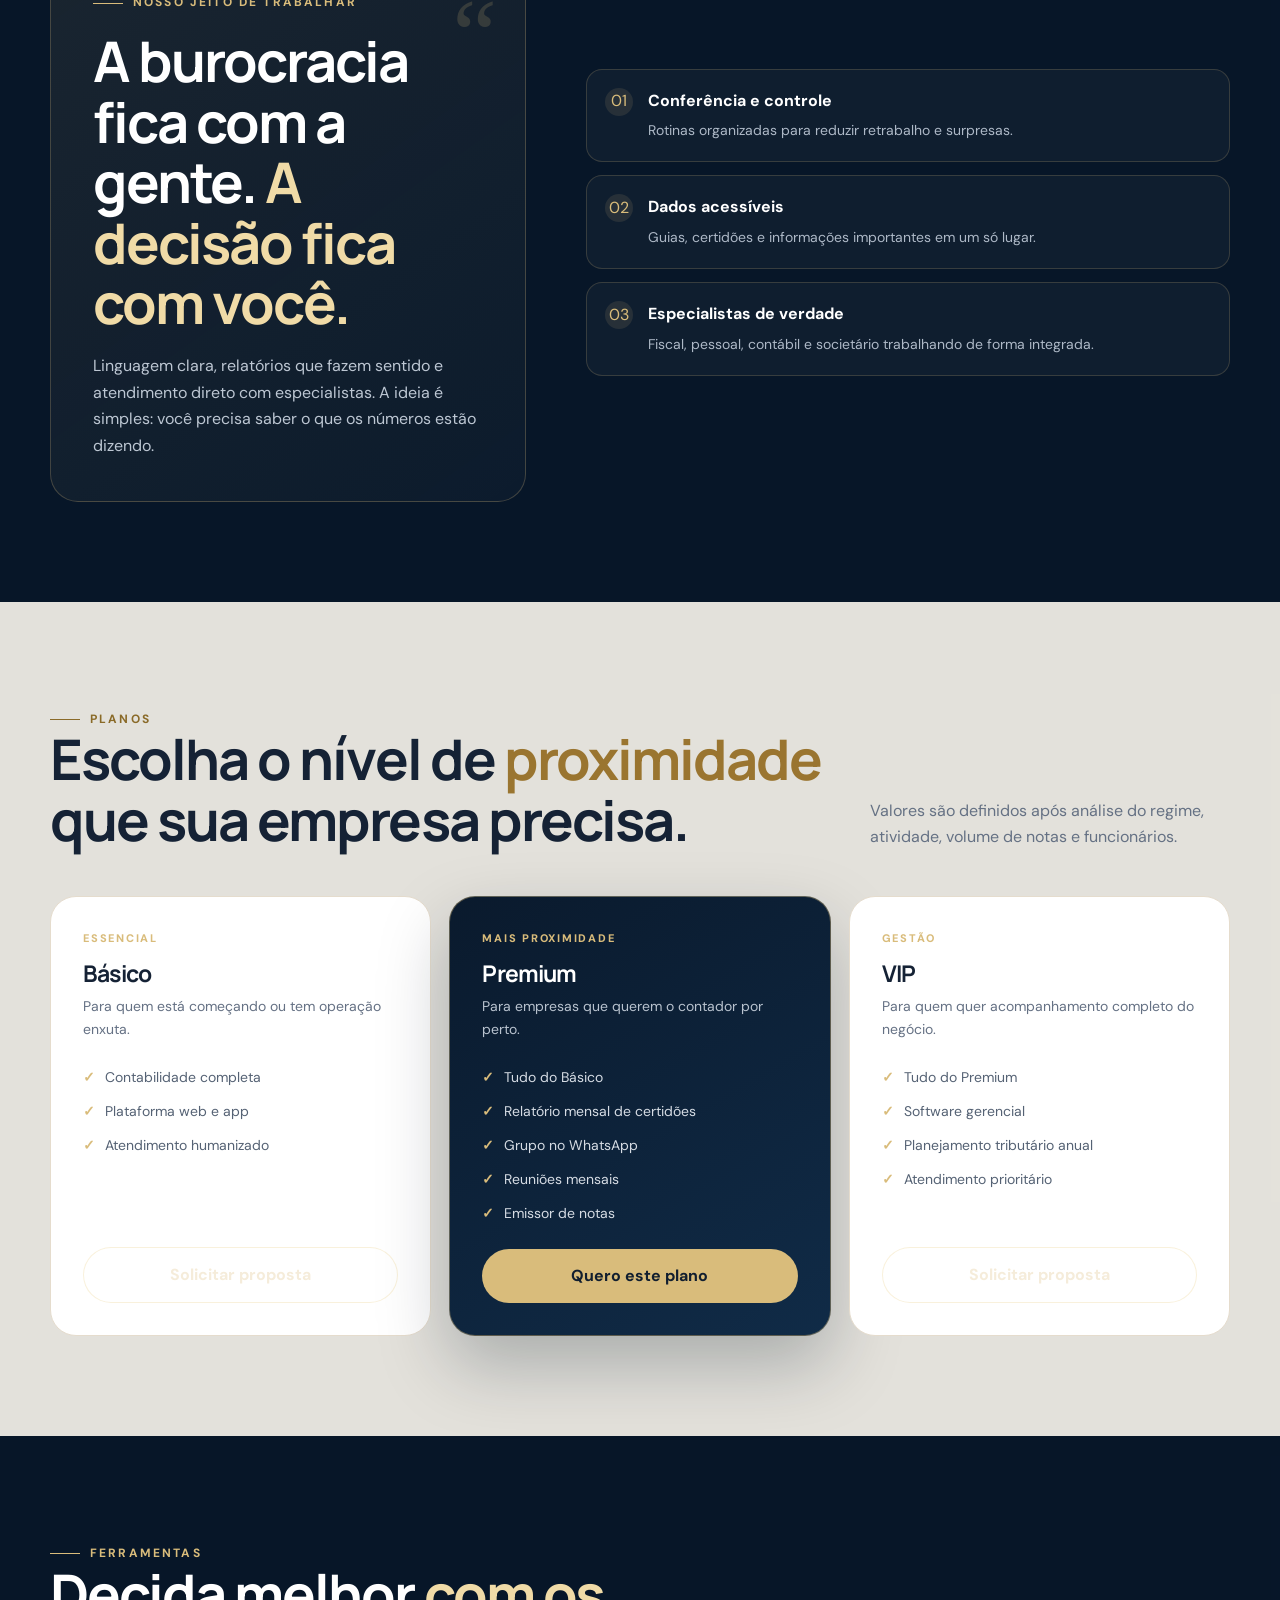
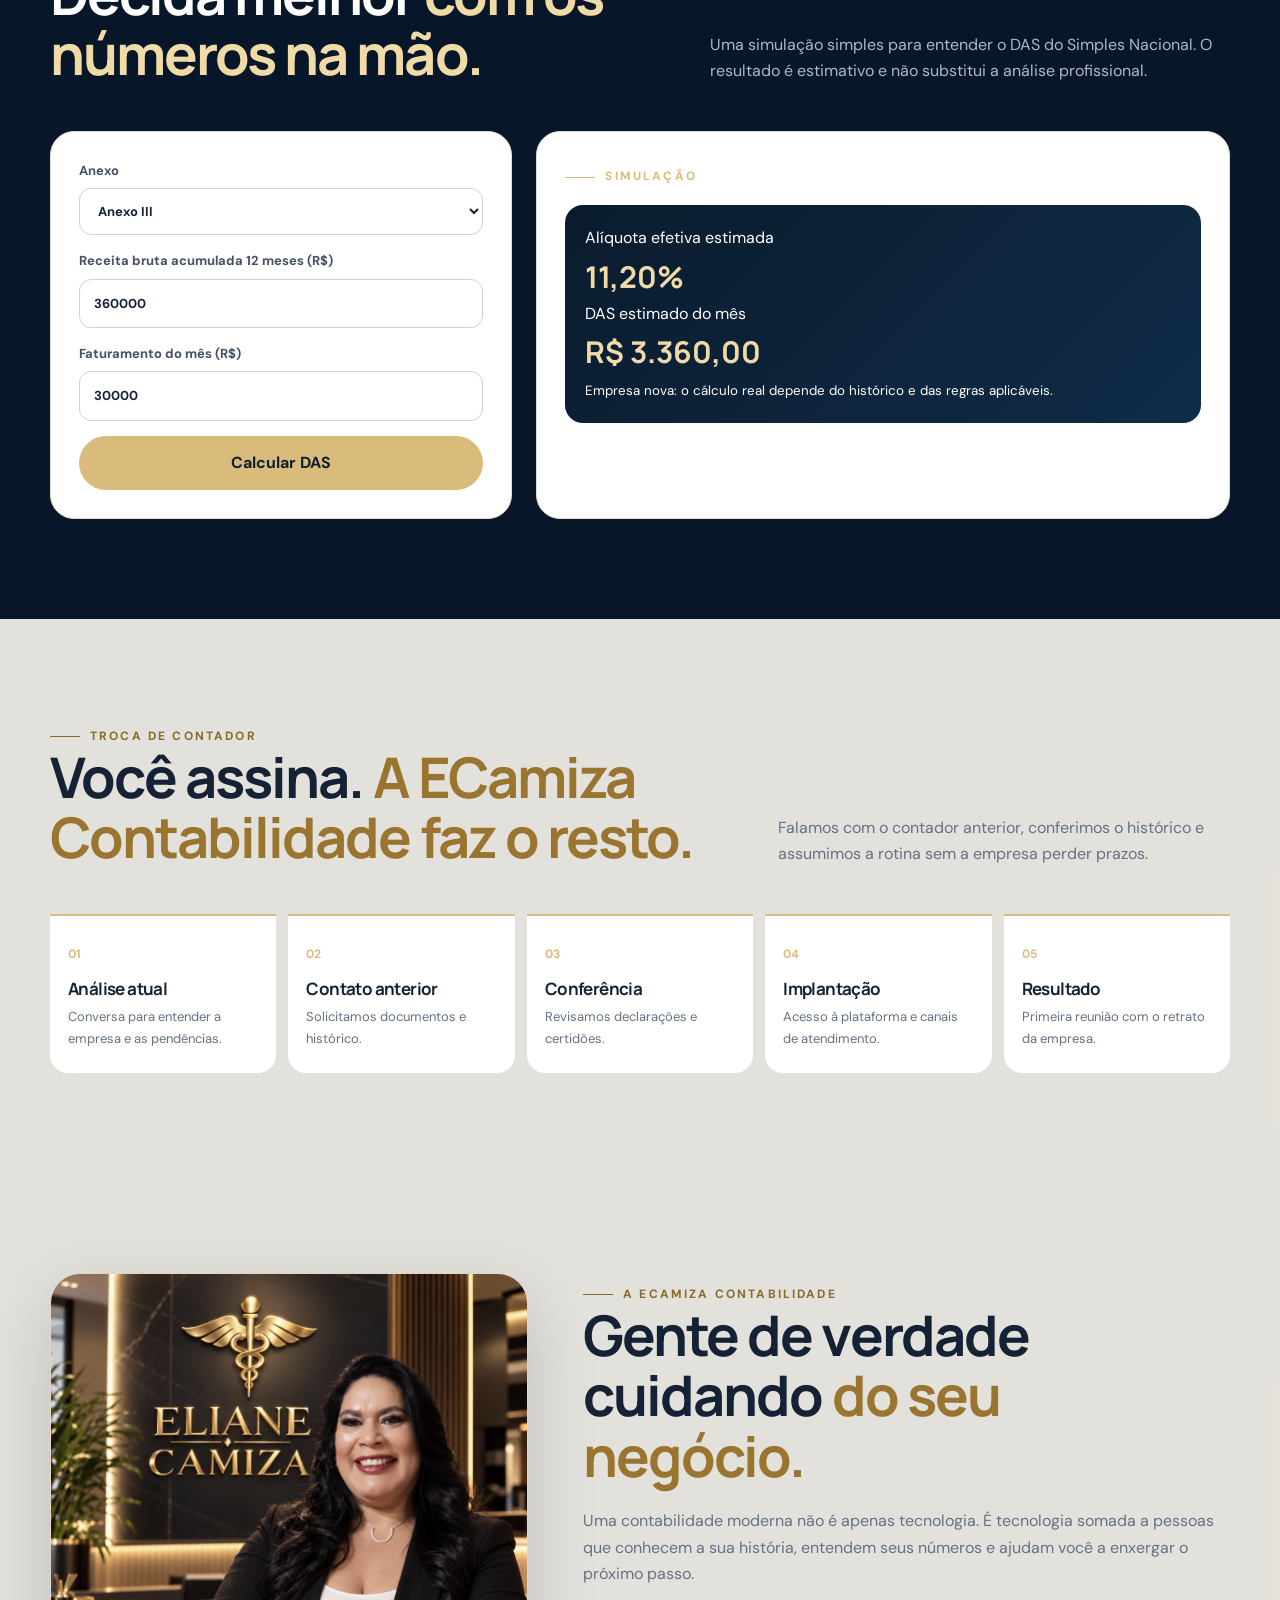
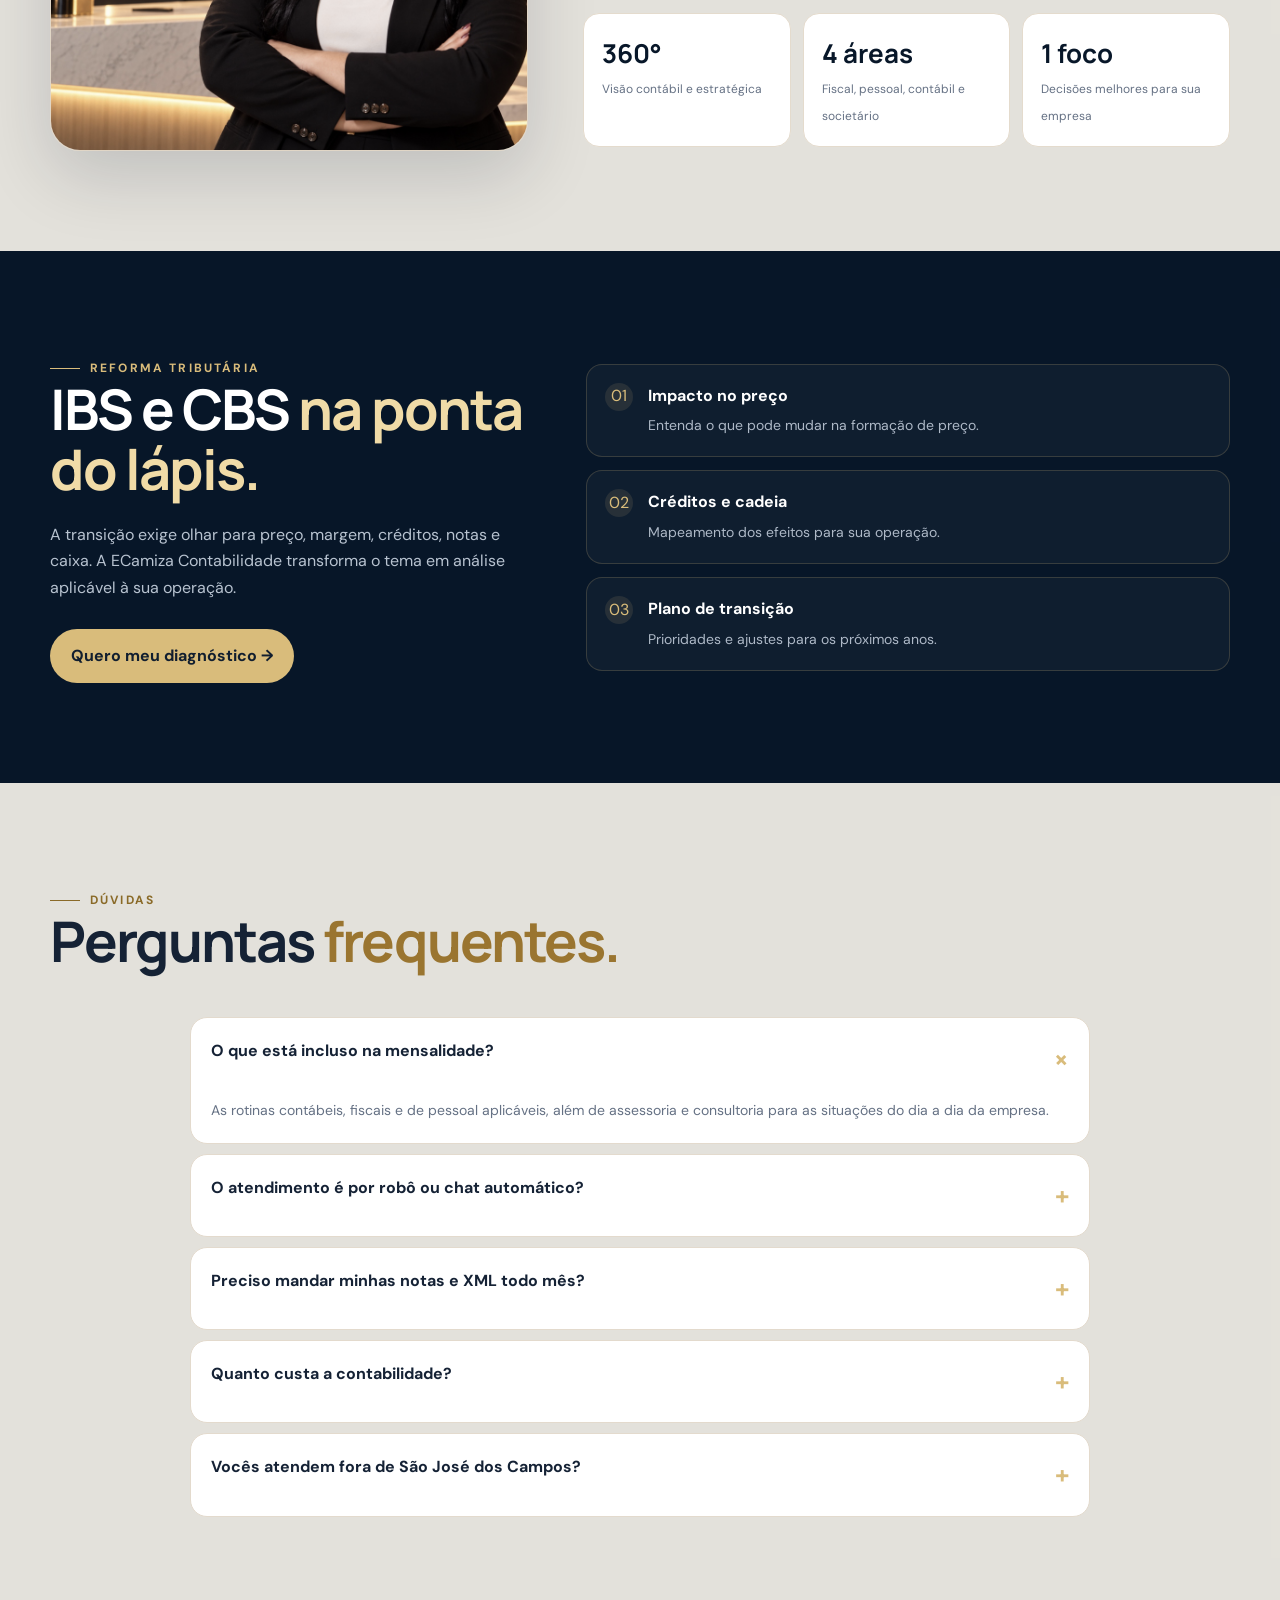
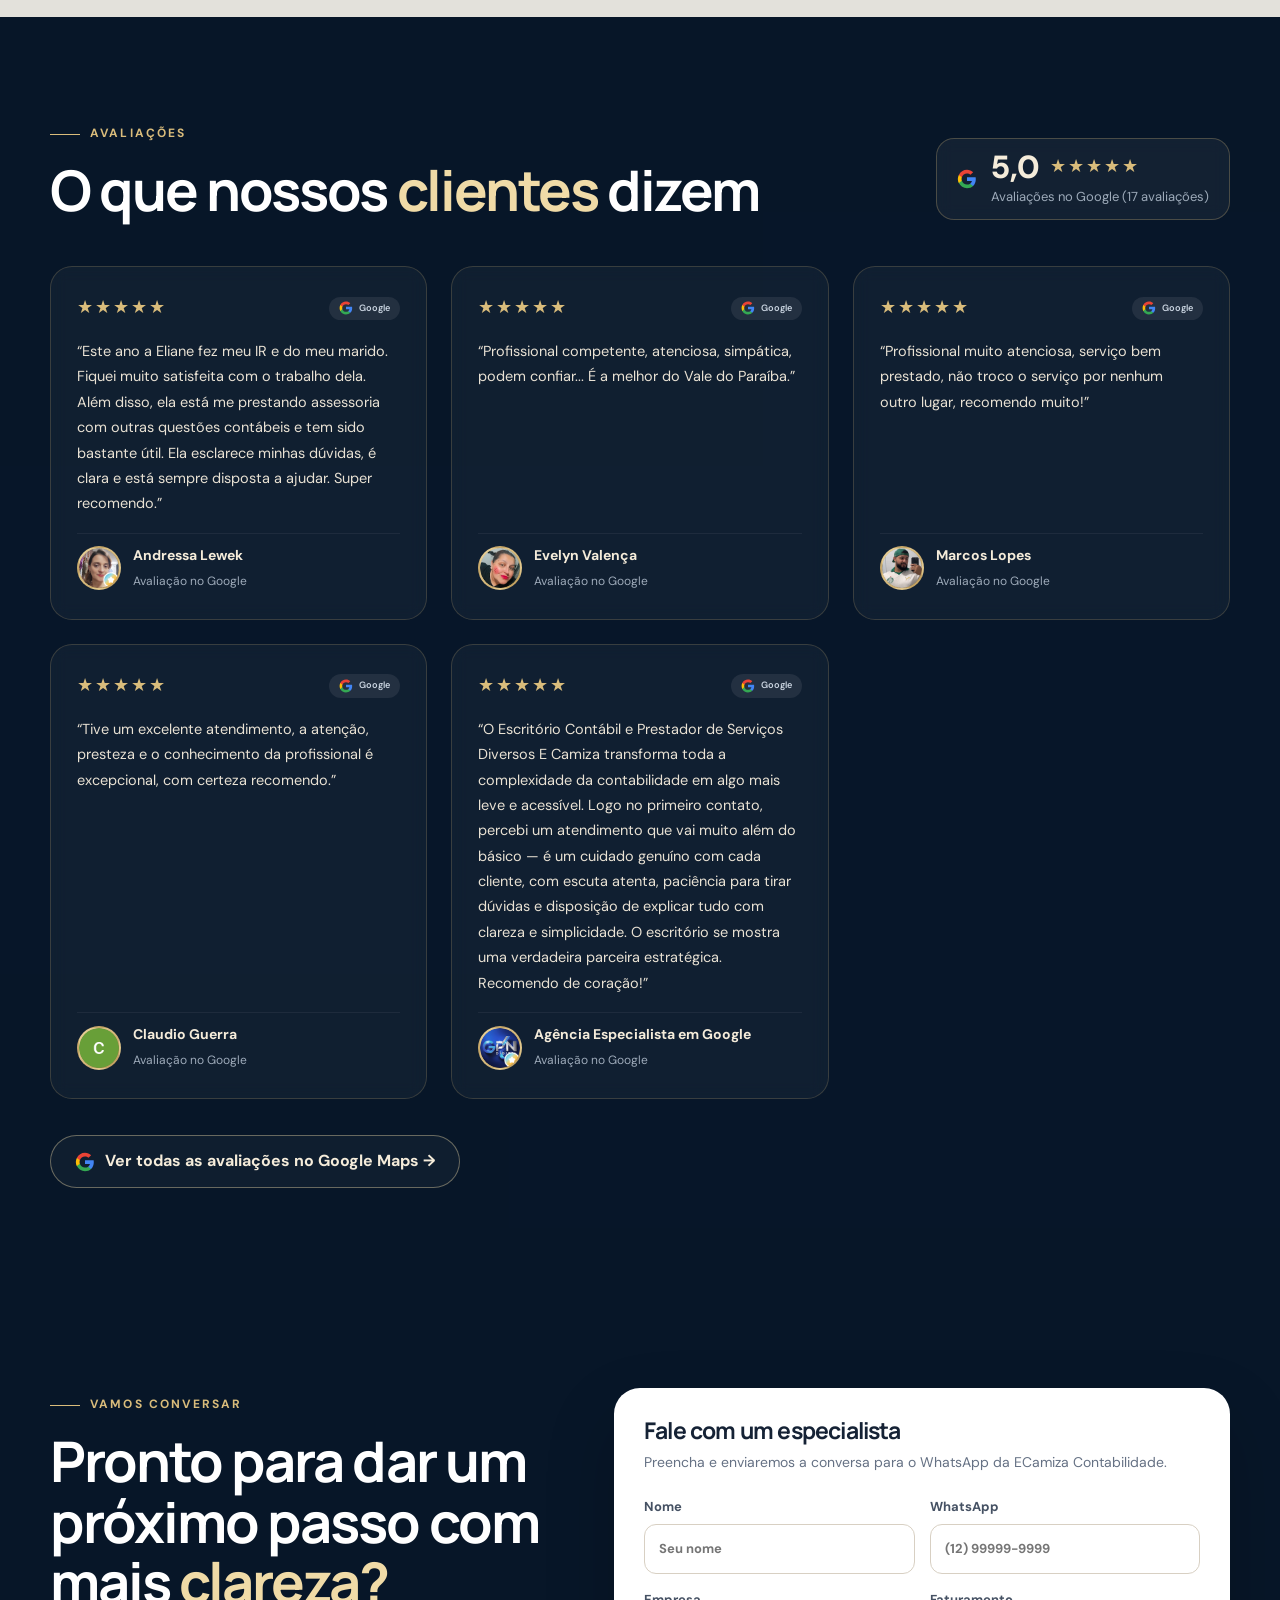
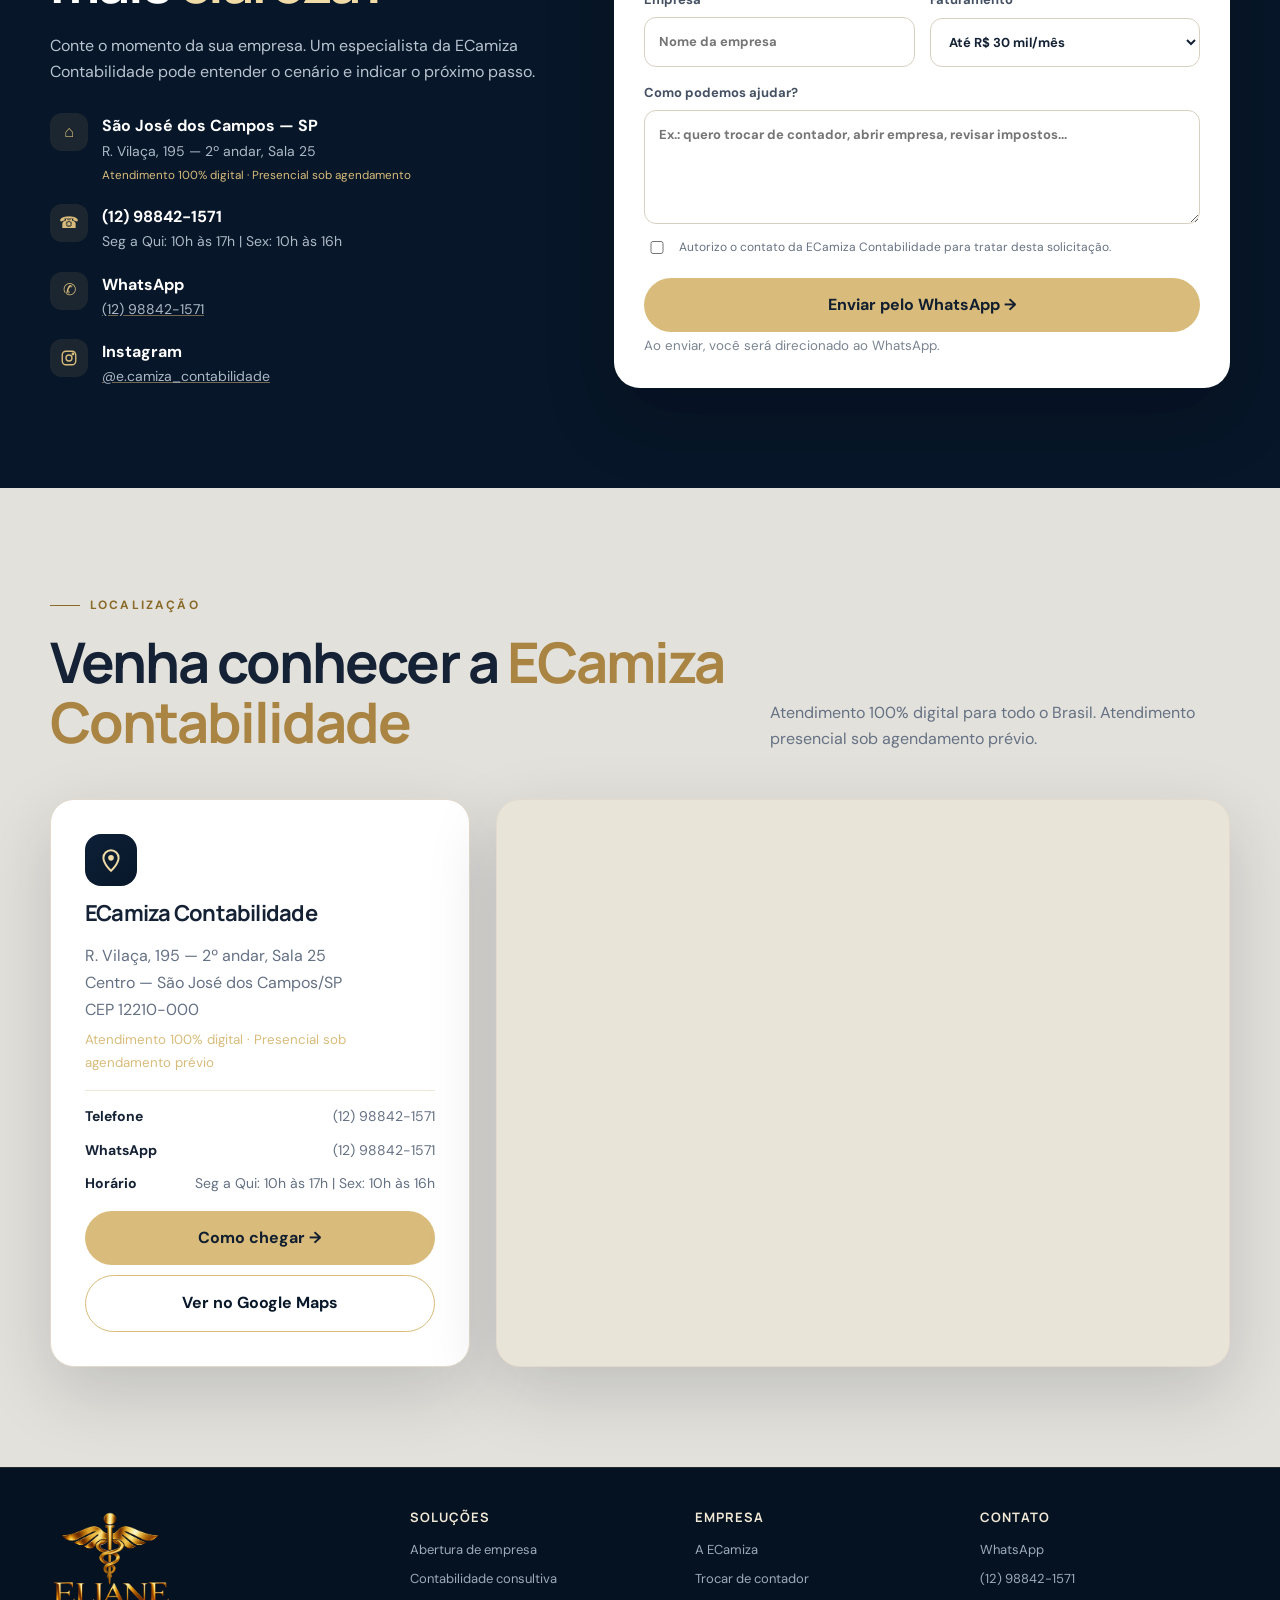
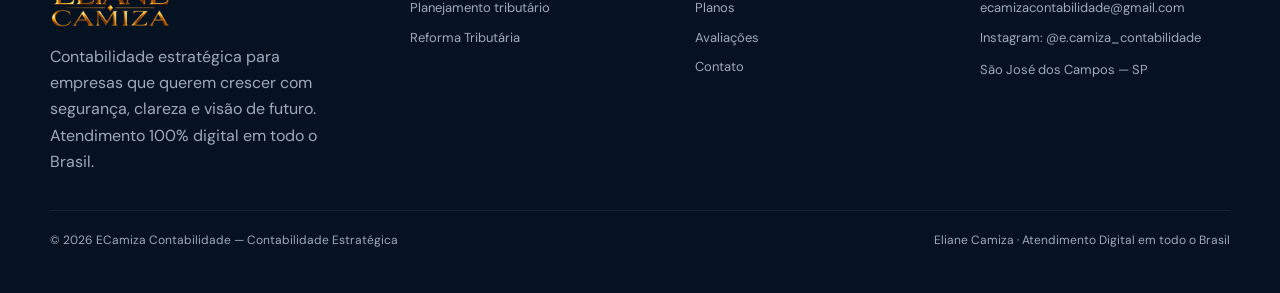
==== commit 935f155b: "Atualiza contatos oficiais: WhatsApp (12) 98842-1571, email, Instagram e horarios" ====
--- a/elianecamiza/index.html
+++ b/elianecamiza/index.html
@@ -5,11 +5,11 @@
 <meta name="viewport" content="width=device-width, initial-scale=1">
 <meta name="theme-color" content="#081729">
 <link rel="stylesheet" href="css/style.css">
-<title>Contabilidade em Pato Branco/PR | UpCont — Contabilidade Estratégica</title>
-<meta name="description" content="Contabilidade consultiva em Pato Branco/PR: abertura de empresa, planejamento tributário, troca de contador, departamento pessoal e gestão. Atendimento humano, presencial e digital.">
+<title>Contabilidade em São José dos Campos/SP | ECamiza Contabilidade</title>
+<meta name="description" content="Contabilidade consultiva e digital em São José dos Campos/SP e todo o Brasil: abertura de empresa, planejamento tributário, troca de contador e gestão. Atendimento 100% digital.">
 <meta name="robots" content="index,follow,max-image-preview:large">
-<meta name="author" content="UpCont">
-<meta name="geo.region" content="BR-PR"><meta name="geo.placename" content="Pato Branco"><meta name="geo.position" content="-26.2143977;-52.6755807"><meta name="ICBM" content="-26.2143977, -52.6755807">
+<meta name="author" content="ECamiza Contabilidade">
+<meta name="geo.region" content="BR-SP"><meta name="geo.placename" content="São José dos Campos"><meta name="geo.position" content="-23.1817835;-45.8845105"><meta name="ICBM" content="-23.1817835, -45.8845105">
 <link rel="canonical" href="https://upcont.com.br/">
 <link rel="icon" type="image/svg+xml" href="favicon.svg">
 <meta property="og:locale" content="pt_BR"><meta property="og:site_name" content="UpCont">
@@ -25,10 +25,10 @@
 <script src="js/video-config.js"></script>
 <div class="scrollVideoBg" aria-hidden="true"><video id="scrollVideo" muted loop playsinline preload="metadata" tabindex="-1"><source src="video/video-loop.webm" type="video/webm"></video></div>
 <script src="js/video-lite.js"></script>
-<header class="header"><div class="wrap nav"><a class="brand" href="#topo" aria-label="UpCont — início"><span class="logoMark md" role="img" aria-label="UpCont"><svg viewBox="0 0 64 64" aria-hidden="true"><defs><linearGradient id="lgh" x1="0" y1="0" x2="1" y2="1"><stop offset="0" stop-color="#f6e3b0"/><stop offset=".5" stop-color="#d9bc7b"/><stop offset="1" stop-color="#a98443"/></linearGradient></defs><path d="M12 12v22c0 11 9 19 20 19s20-8 20-19" fill="none" stroke="url(#lgh)" stroke-width="4.5" stroke-linecap="round"/><path d="M24 42 50 14" stroke="url(#lgh)" stroke-width="4.5" stroke-linecap="round"/><path d="M37 12h15v15" fill="none" stroke="url(#lgh)" stroke-width="4.5" stroke-linecap="round" stroke-linejoin="round"/></svg><b>Up<i>Cont</i></b></span></a><nav class="navlinks"><a href="#solucoes">Soluções</a><a href="#planos">Planos</a><a href="#calculadoras">Ferramentas</a><a href="#sobre">A UpCont</a><a href="#avaliacoes">Avaliações</a><a href="#localizacao">Localização</a><a href="#contato">Contato</a></nav><a class="navcta" href="https://wa.me/5546991212740?text=Ol%C3%A1%2C%20UpCont!%20Gostaria%20de%20falar%20com%20um%20especialista." target="_blank" rel="noopener">Falar com especialista</a><button class="menu" onclick="document.querySelector('.navlinks').classList.toggle('mobile')" aria-label="Abrir menu">☰</button></div></header>
+<header class="header"><div class="wrap nav"><a class="brand" href="#topo" aria-label="UpCont — início"><span class="logoMark md" role="img" aria-label="UpCont"><svg viewBox="0 0 64 64" aria-hidden="true"><defs><linearGradient id="lgh" x1="0" y1="0" x2="1" y2="1"><stop offset="0" stop-color="#f6e3b0"/><stop offset=".5" stop-color="#d9bc7b"/><stop offset="1" stop-color="#a98443"/></linearGradient></defs><path d="M12 12v22c0 11 9 19 20 19s20-8 20-19" fill="none" stroke="url(#lgh)" stroke-width="4.5" stroke-linecap="round"/><path d="M24 42 50 14" stroke="url(#lgh)" stroke-width="4.5" stroke-linecap="round"/><path d="M37 12h15v15" fill="none" stroke="url(#lgh)" stroke-width="4.5" stroke-linecap="round" stroke-linejoin="round"/></svg><b>Up<i>Cont</i></b></span></a><nav class="navlinks"><a href="#solucoes">Soluções</a><a href="#planos">Planos</a><a href="#calculadoras">Ferramentas</a><a href="#sobre">A UpCont</a><a href="#avaliacoes">Avaliações</a><a href="#localizacao">Localização</a><a href="#contato">Contato</a></nav><a class="navcta" href="https://wa.me/5512988421571?text=Ol%C3%A1%2C%20ECamiza%20Contabilidade!%20Gostaria%20de%20falar%20com%20um%20especialista." target="_blank" rel="noopener">Falar com especialista</a><button class="menu" onclick="document.querySelector('.navlinks').classList.toggle('mobile')" aria-label="Abrir menu">☰</button></div></header>
 
 <main id="topo">
-<section class="hero"><div class="wrap heroGrid"><div class="heroCopy reveal"><span class="eyebrow">Contabilidade estratégica</span><h1>Seu negócio sobe. <span class="gold">A contabilidade acompanha.</span></h1><p>Contabilidade consultiva, tecnologia e especialistas de verdade para transformar números em decisões melhores — com clareza, segurança e visão de futuro.</p><div class="heroActions"><a class="btn btnGold" href="#contato">Quero falar com a UpCont →</a><a class="btn btnGhost" href="#solucoes">Conhecer soluções</a></div><div class="trust"><div><strong>Atendimento humano</strong>Especialistas por área</div><div><strong>Visão estratégica</strong>Fiscal + contábil + gestão</div><div><strong>Pato Branco/PR</strong>Atendimento digital e presencial</div></div></div><div class="heroLogo reveal"><div class="heroDashboard" aria-label="Ilustração de um painel de acompanhamento contábil e estratégico"><div class="dashboardTop"><span class="dashboardMark" aria-hidden="true"><svg viewBox="0 0 24 24" fill="none" stroke="currentColor" stroke-width="1.7"><path d="M4 17.5 9 12l3.5 3.5L20 7"/><path d="M14.5 7H20v5.5"/><path d="M4 21h16"/></svg></span><span class="dashboardEyebrow">UPCONT · VISÃO ESTRATÉGICA</span><span class="dashboardPill">Exemplo visual</span></div><h2 class="dashboardTitle">Clareza para<br>decidir melhor.</h2><div class="dashboardMetrics"><div class="dashboardMetric"><span>Visão financeira</span><strong>Além dos números</strong></div><div class="dashboardMetric"><span>Contabilidade</span><strong>Fiscal + gestão</strong></div></div><figure class="dashboardChart"><svg viewBox="0 0 420 150" role="img" aria-label="Gráfico ilustrativo de evolução, sem dados reais"><defs><linearGradient id="hero-chart-fill" x1="0" x2="0" y1="0" y2="1"><stop offset="0" stop-color="#d9bc7b" stop-opacity=".25"/><stop offset="1" stop-color="#d9bc7b" stop-opacity="0"/></linearGradient></defs><path d="M4 30H416M4 70H416M4 110H416" stroke="rgba(255,255,255,.09)" stroke-width="1"/><path d="M8 119C48 112 55 92 95 99S151 111 192 77 248 88 287 53 346 62 410 22V145H8Z" fill="url(#hero-chart-fill)"/><path class="dashboardLine" d="M8 119C48 112 55 92 95 99S151 111 192 77 248 88 287 53 346 62 410 22" fill="none" stroke="#f0dba7" stroke-width="3" stroke-linecap="round"/><circle cx="410" cy="22" r="5" fill="#f0dba7"/></svg><figcaption>Ilustração conceitual — sem representação de dados reais.</figcaption></figure></div></div></div></section>
+<section class="hero"><div class="wrap heroGrid"><div class="heroCopy reveal"><span class="eyebrow">Contabilidade estratégica</span><h1>Seu negócio sobe. <span class="gold">A contabilidade acompanha.</span></h1><p>Contabilidade consultiva, tecnologia e especialistas de verdade para transformar números em decisões melhores — com clareza, segurança e visão de futuro.</p><div class="heroActions"><a class="btn btnGold" href="#contato">Quero falar com a UpCont →</a><a class="btn btnGhost" href="#solucoes">Conhecer soluções</a></div><div class="trust"><div><strong>Atendimento humano</strong>Especialistas por área</div><div><strong>Visão estratégica</strong>Fiscal + contábil + gestão</div><div><strong>100% Digital</strong>São José dos Campos/SP</div></div></div><div class="heroLogo reveal"><div class="heroDashboard" aria-label="Ilustração de um painel de acompanhamento contábil e estratégico"><div class="dashboardTop"><span class="dashboardMark" aria-hidden="true"><svg viewBox="0 0 24 24" fill="none" stroke="currentColor" stroke-width="1.7"><path d="M4 17.5 9 12l3.5 3.5L20 7"/><path d="M14.5 7H20v5.5"/><path d="M4 21h16"/></svg></span><span class="dashboardEyebrow">UPCONT · VISÃO ESTRATÉGICA</span><span class="dashboardPill">Exemplo visual</span></div><h2 class="dashboardTitle">Clareza para<br>decidir melhor.</h2><div class="dashboardMetrics"><div class="dashboardMetric"><span>Visão financeira</span><strong>Além dos números</strong></div><div class="dashboardMetric"><span>Contabilidade</span><strong>Fiscal + gestão</strong></div></div><figure class="dashboardChart"><svg viewBox="0 0 420 150" role="img" aria-label="Gráfico ilustrativo de evolução, sem dados reais"><defs><linearGradient id="hero-chart-fill" x1="0" x2="0" y1="0" y2="1"><stop offset="0" stop-color="#d9bc7b" stop-opacity=".25"/><stop offset="1" stop-color="#d9bc7b" stop-opacity="0"/></linearGradient></defs><path d="M4 30H416M4 70H416M4 110H416" stroke="rgba(255,255,255,.09)" stroke-width="1"/><path d="M8 119C48 112 55 92 95 99S151 111 192 77 248 88 287 53 346 62 410 22V145H8Z" fill="url(#hero-chart-fill)"/><path class="dashboardLine" d="M8 119C48 112 55 92 95 99S151 111 192 77 248 88 287 53 346 62 410 22" fill="none" stroke="#f0dba7" stroke-width="3" stroke-linecap="round"/><circle cx="410" cy="22" r="5" fill="#f0dba7"/></svg><figcaption>Ilustração conceitual — sem representação de dados reais.</figcaption></figure></div></div></div></section>
 
 <section class="section"><div class="wrap"><div class="sectionHead reveal"><div><span class="eyebrow">Para cada momento</span><h2>Contabilidade que entende <span class="gold">onde você quer chegar.</span></h2></div><p>Da abertura ao crescimento, a UpCont combina rotina contábil com análise para que você tenha segurança para decidir.</p></div><div class="pillGrid"><div class="pill reveal"><small>01 · COMEÇO</small><b>Abrir minha empresa</b><p>Do enquadramento ao primeiro cliente, sem burocracia.</p></div><div class="pill reveal"><small>02 · TRANSIÇÃO</small><b>Trocar de contador</b><p>Uma migração organizada, sem perder prazos ou histórico.</p></div><div class="pill reveal"><small>03 · EFICIÊNCIA</small><b>Pagar o imposto certo</b><p>Regime, enquadramento e pró-labore sob análise.</p></div><div class="pill reveal"><small>04 · FUTURO</small><b>Preparar a Reforma</b><p>Impactos do IBS e da CBS traduzidos para a sua empresa.</p></div></div></div></section>
 
@@ -52,10 +52,10 @@
 
 <section class="section dark" id="avaliacoes" hidden><div class="wrap"><div class="sectionHead reveal visible"><div><span class="eyebrow">Avaliações</span><h2 style="margin-top:16px">O que nossos <span class="gold">clientes</span> dizem</h2></div><div class="revSummary" id="revSummary"></div></div><div class="revGrid" id="revGrid"></div><a class="btn btnGhost revMore" id="revGoogle" href="#" target="_blank" rel="noopener">Ver avaliações no Google →</a></div></section>
 
-<section class="section dark" id="contato"><div class="wrap contactGrid"><div class="reveal"><span class="eyebrow">Vamos conversar</span><h2 style="margin-top:16px">Pronto para dar um próximo passo com mais <span class="gold">clareza?</span></h2><p style="margin-top:20px;color:#b9c4d0">Conte o momento da sua empresa. Um especialista da UpCont pode entender o cenário e indicar o próximo passo.</p><div class="contactInfo"><div class="contactLine"><div class="contactIcon">⌂</div><div><b>Pato Branco — PR</b><span>Rua Olávo Bilac, 191 — Bortot</span></div></div><div class="contactLine"><div class="contactIcon">☎</div><div><b>(99) 5555-5555</b><span>Segunda a sexta</span></div></div><div class="contactLine"><div class="contactIcon">✆</div><div><b>WhatsApp</b><span>(99) 5555-5556</span></div></div><div class="contactLine"><div class="contactIcon"><svg viewBox="0 0 24 24" width="18" height="18" fill="none" stroke="currentColor" stroke-width="1.8" aria-hidden="true"><rect x="3" y="3" width="18" height="18" rx="5"/><circle cx="12" cy="12" r="4"/><circle cx="17.3" cy="6.7" r="1" fill="currentColor"/></svg></div><div><b>Instagram</b><span><a href="https://www.instagram.com/contabilidade.upcont" target="_blank" rel="noopener">@contabilidade.upcont</a></span></div></div></div></div><form class="form reveal" id="leadForm"><h3>Fale com um especialista</h3><p style="margin:8px 0 22px;color:var(--muted);font-size:14px">Preencha e enviaremos a conversa para o WhatsApp da UpCont.</p><div class="formGrid"><label>Nome<input id="nome" required placeholder="Seu nome"></label><label>WhatsApp<input id="telefone" required placeholder="(46) 99999-9999"></label><label>Empresa<input id="empresa" placeholder="Nome da empresa"></label><label>Faturamento<select id="faturamento"><option>Até R$ 30 mil/mês</option><option>R$ 30 mil a R$ 100 mil/mês</option><option>R$ 100 mil a R$ 500 mil/mês</option><option>Acima de R$ 500 mil/mês</option></select></label><label class="full">Como podemos ajudar?<textarea id="necessidade" rows="4" placeholder="Ex.: quero trocar de contador, abrir empresa, revisar impostos..."></textarea></label></div><label style="display:flex;grid-template-columns:auto 1fr;align-items:flex-start;gap:10px;margin:14px 0;font-weight:400"><input id="consent" type="checkbox" required style="width:18px;margin-top:3px"> <span style="font-size:12px;color:#667181">Autorizo o contato da UpCont para tratar desta solicitação.</span></label><button class="btn btnGold" type="submit">Enviar pelo WhatsApp →</button><small>Ao enviar, você será direcionado ao WhatsApp.</small></form></div></section>
-<section class="section" id="localizacao"><div class="wrap"><div class="sectionHead reveal"><div><span class="eyebrow">Localização</span><h2 style="margin-top:16px">Venha conhecer a <span class="gold">UpCont</span></h2></div><p>Atendimento presencial em Pato Branco e digital para todo o Brasil.</p></div><div class="locGrid reveal"><div class="locCard"><div class="locPin" aria-hidden="true"><svg viewBox="0 0 24 24"><path d="M12 22s7-6.2 7-12a7 7 0 1 0-14 0c0 5.8 7 12 7 12z" fill="none" stroke="currentColor" stroke-width="1.8"/><circle cx="12" cy="10" r="2.6" fill="currentColor"/></svg></div><h3>UpCont Contabilidade</h3><address>Rua Olávo Bilac, 191<br>Bortot — Pato Branco/PR<br>CEP 85504-080</address><ul class="locInfo"><li><b>Telefone</b><a href="tel:+559955555555">(99) 5555-5555</a></li><li><b>WhatsApp</b><a href="https://wa.me/5546991212740" target="_blank" rel="noopener">(99) 5555-5556</a></li><li><b>Horário</b><span>Segunda a sexta</span></li></ul><div class="locActions"><a class="btn btnGold" href="https://www.google.com/maps/dir/?api=1&destination=-26.2143977,-52.6755807" target="_blank" rel="noopener">Como chegar →</a><a class="btn btnOutline" href="https://www.google.com/maps/place/Escrit%C3%B3rio+Cont%C3%A1bil+e+Prestador+de+Servi%C3%A7os+Diversos+E+Camiza/@-23.1817835,-45.8845105,727m/data=!3m2!1e3!4b1!4m6!3m5!1s0x94cc4b9af742df61:0xa45daf7508b703da!8m2!3d-23.1817835!4d-45.8845105!16s%2Fg%2F11h6v1qp8k" target="_blank" rel="noopener">Ver no Google Maps</a></div></div><div class="locMap"><iframe title="Mapa da localização da UpCont em Pato Branco/PR" src="https://maps.google.com/maps?q=-26.2143977,-52.6755807&amp;z=17&amp;hl=pt-BR&amp;output=embed" loading="lazy" referrerpolicy="no-referrer-when-downgrade" allowfullscreen></iframe></div></div></div></section></main>
+<section class="section dark" id="contato"><div class="wrap contactGrid"><div class="reveal"><span class="eyebrow">Vamos conversar</span><h2 style="margin-top:16px">Pronto para dar um próximo passo com mais <span class="gold">clareza?</span></h2><p style="margin-top:20px;color:#b9c4d0">Conte o momento da sua empresa. Um especialista da ECamiza Contabilidade pode entender o cenário e indicar o próximo passo.</p><div class="contactInfo"><div class="contactLine"><div class="contactIcon">⌂</div><div><b>São José dos Campos — SP</b><span>R. Vilaça, 195 — 2º andar, Sala 25<br><small style="color:var(--gold)">Atendimento 100% digital · Presencial sob agendamento</small></span></div></div><div class="contactLine"><div class="contactIcon">☎</div><div><b>(12) 98842-1571</b><span>Seg a Qui: 10h às 17h | Sex: 10h às 16h</span></div></div><div class="contactLine"><div class="contactIcon">✆</div><div><b>WhatsApp</b><span><a href="https://wa.me/5512988421571" target="_blank" rel="noopener">(12) 98842-1571</a></span></div></div><div class="contactLine"><div class="contactIcon"><svg viewBox="0 0 24 24" width="18" height="18" fill="none" stroke="currentColor" stroke-width="1.8" aria-hidden="true"><rect x="3" y="3" width="18" height="18" rx="5"/><circle cx="12" cy="12" r="4"/><circle cx="17.3" cy="6.7" r="1" fill="currentColor"/></svg></div><div><b>Instagram</b><span><a href="https://www.instagram.com/e.camiza_contabilidade" target="_blank" rel="noopener">@e.camiza_contabilidade</a></span></div></div></div></div><form class="form reveal" id="leadForm"><h3>Fale com um especialista</h3><p style="margin:8px 0 22px;color:var(--muted);font-size:14px">Preencha e enviaremos a conversa para o WhatsApp da ECamiza Contabilidade.</p><div class="formGrid"><label>Nome<input id="nome" required placeholder="Seu nome"></label><label>WhatsApp<input id="telefone" required placeholder="(12) 99999-9999"></label><label>Empresa<input id="empresa" placeholder="Nome da empresa"></label><label>Faturamento<select id="faturamento"><option>Até R$ 30 mil/mês</option><option>R$ 30 mil a R$ 100 mil/mês</option><option>R$ 100 mil a R$ 500 mil/mês</option><option>Acima de R$ 500 mil/mês</option></select></label><label class="full">Como podemos ajudar?<textarea id="necessidade" rows="4" placeholder="Ex.: quero trocar de contador, abrir empresa, revisar impostos..."></textarea></label></div><label style="display:flex;grid-template-columns:auto 1fr;align-items:flex-start;gap:10px;margin:14px 0;font-weight:400"><input id="consent" type="checkbox" required style="width:18px;margin-top:3px"> <span style="font-size:12px;color:#667181">Autorizo o contato da ECamiza Contabilidade para tratar desta solicitação.</span></label><button class="btn btnGold" type="submit">Enviar pelo WhatsApp →</button><small>Ao enviar, você será direcionado ao WhatsApp.</small></form></div></section>
+<section class="section" id="localizacao"><div class="wrap"><div class="sectionHead reveal"><div><span class="eyebrow">Localização</span><h2 style="margin-top:16px">Venha conhecer a <span class="gold">ECamiza Contabilidade</span></h2></div><p>Atendimento 100% digital para todo o Brasil. Atendimento presencial sob agendamento prévio.</p></div><div class="locGrid reveal"><div class="locCard"><div class="locPin" aria-hidden="true"><svg viewBox="0 0 24 24"><path d="M12 22s7-6.2 7-12a7 7 0 1 0-14 0c0 5.8 7 12 7 12z" fill="none" stroke="currentColor" stroke-width="1.8"/><circle cx="12" cy="10" r="2.6" fill="currentColor"/></svg></div><h3>ECamiza Contabilidade</h3><address>R. Vilaça, 195 — 2º andar, Sala 25<br>Centro — São José dos Campos/SP<br>CEP 12210-000<br><small style="color:var(--gold);display:block;margin-top:6px">Atendimento 100% digital · Presencial sob agendamento prévio</small></address><ul class="locInfo"><li><b>Telefone</b><a href="tel:+5512988421571">(12) 98842-1571</a></li><li><b>WhatsApp</b><a href="https://wa.me/5512988421571" target="_blank" rel="noopener">(12) 98842-1571</a></li><li><b>Horário</b><span>Seg a Qui: 10h às 17h | Sex: 10h às 16h</span></li></ul><div class="locActions"><a class="btn btnGold" href="https://www.google.com/maps/dir/?api=1&destination=R.%20Vila%C3%A7a%2C%20195%2C%20S%C3%A3o%20Jos%C3%A9%20dos%20Campos%20-%20SP%2C%2012210-000" target="_blank" rel="noopener">Como chegar →</a><a class="btn btnOutline" href="https://www.google.com/maps/place/Escrit%C3%B3rio+Cont%C3%A1bil+e+Prestador+de+Servi%C3%A7os+Diversos+E+Camiza/@-23.1817835,-45.8845105,727m/data=!3m2!1e3!4b1!4m6!3m5!1s0x94cc4b9af742df61:0xa45daf7508b703da!8m2!3d-23.1817835!4d-45.8845105!16s%2Fg%2F11h6v1qp8k" target="_blank" rel="noopener">Ver no Google Maps</a></div></div><div class="locMap"><iframe title="Mapa da localização da ECamiza Contabilidade em São José dos Campos/SP" src="https://maps.google.com/maps?q=R.%20Vila%C3%A7a%2C%20195%2C%20S%C3%A3o%20Jos%C3%A9%20dos%20Campos%20-%20SP%2C%2012210-000&amp;z=17&amp;hl=pt-BR&amp;output=embed" loading="lazy" referrerpolicy="no-referrer-when-downgrade" allowfullscreen></iframe></div></div></div></section></main>
 
-<footer class="footer"><div class="wrap"><div class="footerGrid"><div><span class="logoMark lg" role="img" aria-label="UpCont"><svg viewBox="0 0 64 64" aria-hidden="true"><defs><linearGradient id="lgf" x1="0" y1="0" x2="1" y2="1"><stop offset="0" stop-color="#f6e3b0"/><stop offset=".5" stop-color="#d9bc7b"/><stop offset="1" stop-color="#a98443"/></linearGradient></defs><path d="M12 12v22c0 11 9 19 20 19s20-8 20-19" fill="none" stroke="url(#lgf)" stroke-width="4.5" stroke-linecap="round"/><path d="M24 42 50 14" stroke="url(#lgf)" stroke-width="4.5" stroke-linecap="round"/><path d="M37 12h15v15" fill="none" stroke="url(#lgf)" stroke-width="4.5" stroke-linecap="round" stroke-linejoin="round"/></svg><b>Up<i>Cont</i></b></span><p style="margin-top:14px;max-width:300px">Contabilidade estratégica para empresas que querem crescer com segurança, clareza e visão de futuro.</p></div><div><h4>Soluções</h4><a href="#solucoes">Abertura de empresa</a><a href="#solucoes">Contabilidade consultiva</a><a href="#solucoes">Planejamento tributário</a><a href="#reforma">Reforma Tributária</a></div><div><h4>Empresa</h4><a href="#sobre">A UpCont</a><a href="#troca">Trocar de contador</a><a href="#planos">Planos</a><a href="#avaliacoes">Avaliações</a><a href="#contato">Contato</a></div><div><h4>Contato</h4><a href="https://wa.me/5546991212740" target="_blank" rel="noopener">WhatsApp</a><a href="tel:+559955555555">(99) 5555-5555</a><a href="mailto:contato@upcont.com.br">contato@upcont.com.br</a><a href="https://www.instagram.com/contabilidade.upcont" target="_blank" rel="noopener">Instagram</a><span style="font-size:13px">Pato Branco — PR</span></div></div><div class="copyright"><div>© 2026 UpCont — Contabilidade Estratégica</div><div>Site institucional · CNPJ e CRC a inserir</div></div></div></footer>
-<a class="floatWa" href="https://wa.me/5546991212740?text=Ol%C3%A1%2C%20UpCont!%20Quero%20falar%20com%20um%20especialista." target="_blank" rel="noopener" aria-label="Falar com a UpCont pelo WhatsApp"><svg width="28" height="28" viewBox="0 0 24 24" fill="none" stroke="currentColor" stroke-width="2"><path d="M20.5 11.5a8.5 8.5 0 0 1-12.7 7.4L3.5 20l1.1-4.1A8.5 8.5 0 1 1 20.5 11.5Z"/><path d="M8.7 8.1c.3-.3.6-.3.9-.1l1 .8c.3.2.3.5.2.8l-.4.8c-.1.2-.1.4.1.6.7 1 1.5 1.7 2.6 2.2.2.1.4.1.6-.1l.7-.7c.2-.2.5-.2.8-.1l1 .5c.3.1.4.4.3.7-.2.8-.9 1.5-1.7 1.6-1.1.1-2.9-.7-4.5-2.1-1.3-1.2-2.3-2.6-2.5-3.7-.1-.6.1-1 .9-1.3Z"/></svg></a>
+<footer class="footer"><div class="wrap"><div class="footerGrid"><div><span class="logoMark lg" role="img" aria-label="ECamiza Contabilidade"><svg viewBox="0 0 64 64" aria-hidden="true"><defs><linearGradient id="lgf" x1="0" y1="0" x2="1" y2="1"><stop offset="0" stop-color="#f6e3b0"/><stop offset=".5" stop-color="#d9bc7b"/><stop offset="1" stop-color="#a98443"/></linearGradient></defs><path d="M12 12v22c0 11 9 19 20 19s20-8 20-19" fill="none" stroke="url(#lgf)" stroke-width="4.5" stroke-linecap="round"/><path d="M24 42 50 14" stroke="url(#lgf)" stroke-width="4.5" stroke-linecap="round"/><path d="M37 12h15v15" fill="none" stroke="url(#lgf)" stroke-width="4.5" stroke-linecap="round" stroke-linejoin="round"/></svg><b>ECamiza<i>Contabilidade</i></b></span><p style="margin-top:14px;max-width:300px">Contabilidade estratégica para empresas que querem crescer com segurança, clareza e visão de futuro. Atendimento 100% digital em todo o Brasil.</p></div><div><h4>Soluções</h4><a href="#solucoes">Abertura de empresa</a><a href="#solucoes">Contabilidade consultiva</a><a href="#solucoes">Planejamento tributário</a><a href="#reforma">Reforma Tributária</a></div><div><h4>Empresa</h4><a href="#sobre">A ECamiza</a><a href="#troca">Trocar de contador</a><a href="#planos">Planos</a><a href="#avaliacoes">Avaliações</a><a href="#contato">Contato</a></div><div><h4>Contato</h4><a href="https://wa.me/5512988421571" target="_blank" rel="noopener">WhatsApp</a><a href="tel:+5512988421571">(12) 98842-1571</a><a href="mailto:ecamizacontabilidade@gmail.com">ecamizacontabilidade@gmail.com</a><a href="https://www.instagram.com/e.camiza_contabilidade" target="_blank" rel="noopener">Instagram: @e.camiza_contabilidade</a><span style="font-size:13px">São José dos Campos — SP</span></div></div><div class="copyright"><div>© 2026 ECamiza Contabilidade — Contabilidade Estratégica</div><div>Eliane Camiza · Atendimento Digital em todo o Brasil</div></div></div></footer>
+<a class="floatWa" href="https://wa.me/5512988421571?text=Ol%C3%A1%2C%20ECamiza%20Contabilidade!%20Quero%20falar%20com%20um%20especialista." target="_blank" rel="noopener" aria-label="Falar com a ECamiza Contabilidade pelo WhatsApp"><svg width="28" height="28" viewBox="0 0 24 24" fill="none" stroke="currentColor" stroke-width="2"><path d="M20.5 11.5a8.5 8.5 0 0 1-12.7 7.4L3.5 20l1.1-4.1A8.5 8.5 0 1 1 20.5 11.5Z"/><path d="M8.7 8.1c.3-.3.6-.3.9-.1l1 .8c.3.2.3.5.2.8l-.4.8c-.1.2-.1.4.1.6.7 1 1.5 1.7 2.6 2.2.2.1.4.1.6-.1l.7-.7c.2-.2.5-.2.8-.1l1 .5c.3.1.4.4.3.7-.2.8-.9 1.5-1.7 1.6-1.1.1-2.9-.7-4.5-2.1-1.3-1.2-2.3-2.6-2.5-3.7-.1-.6.1-1 .9-1.3Z"/></svg></a>
 <script src="js/main.js"></script>
 <script src="js/reviews-data.js"></script><script src="js/reviews.js"></script><script src="js/branding.js"></script></body></html>
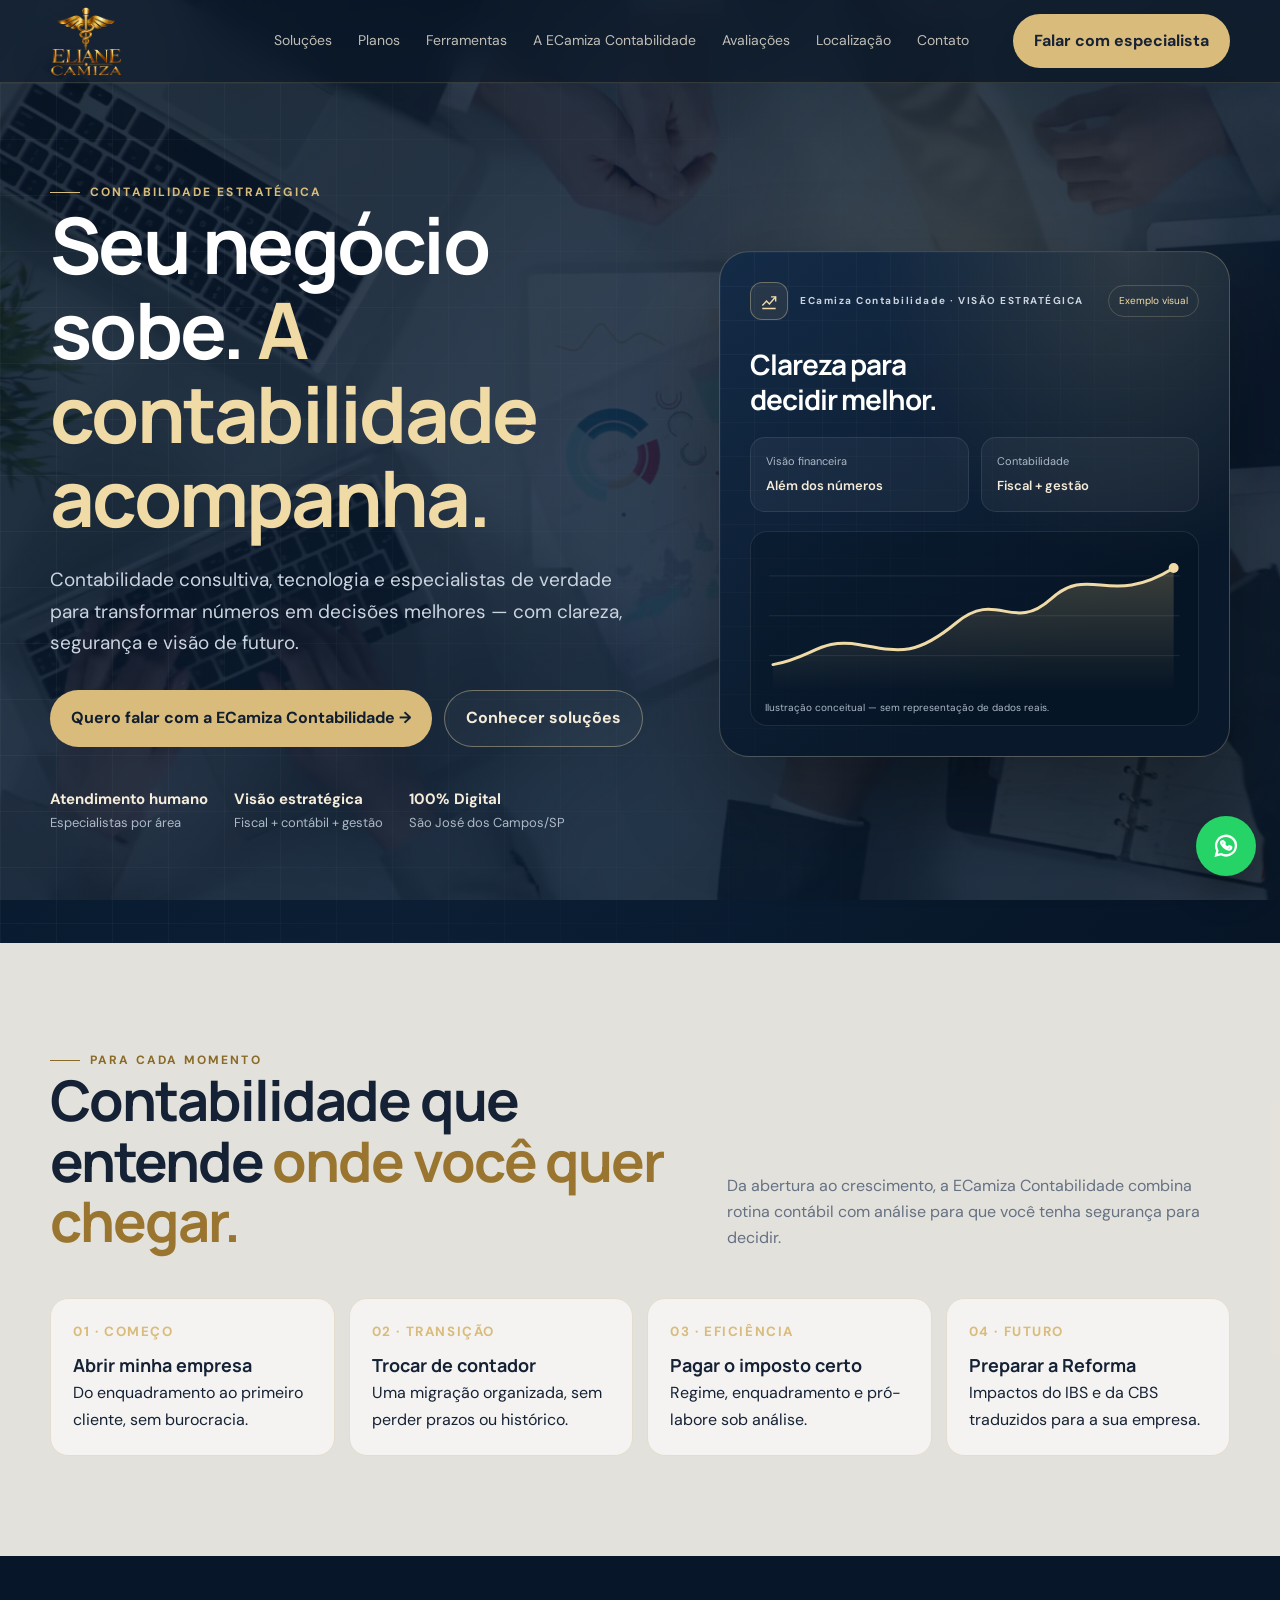
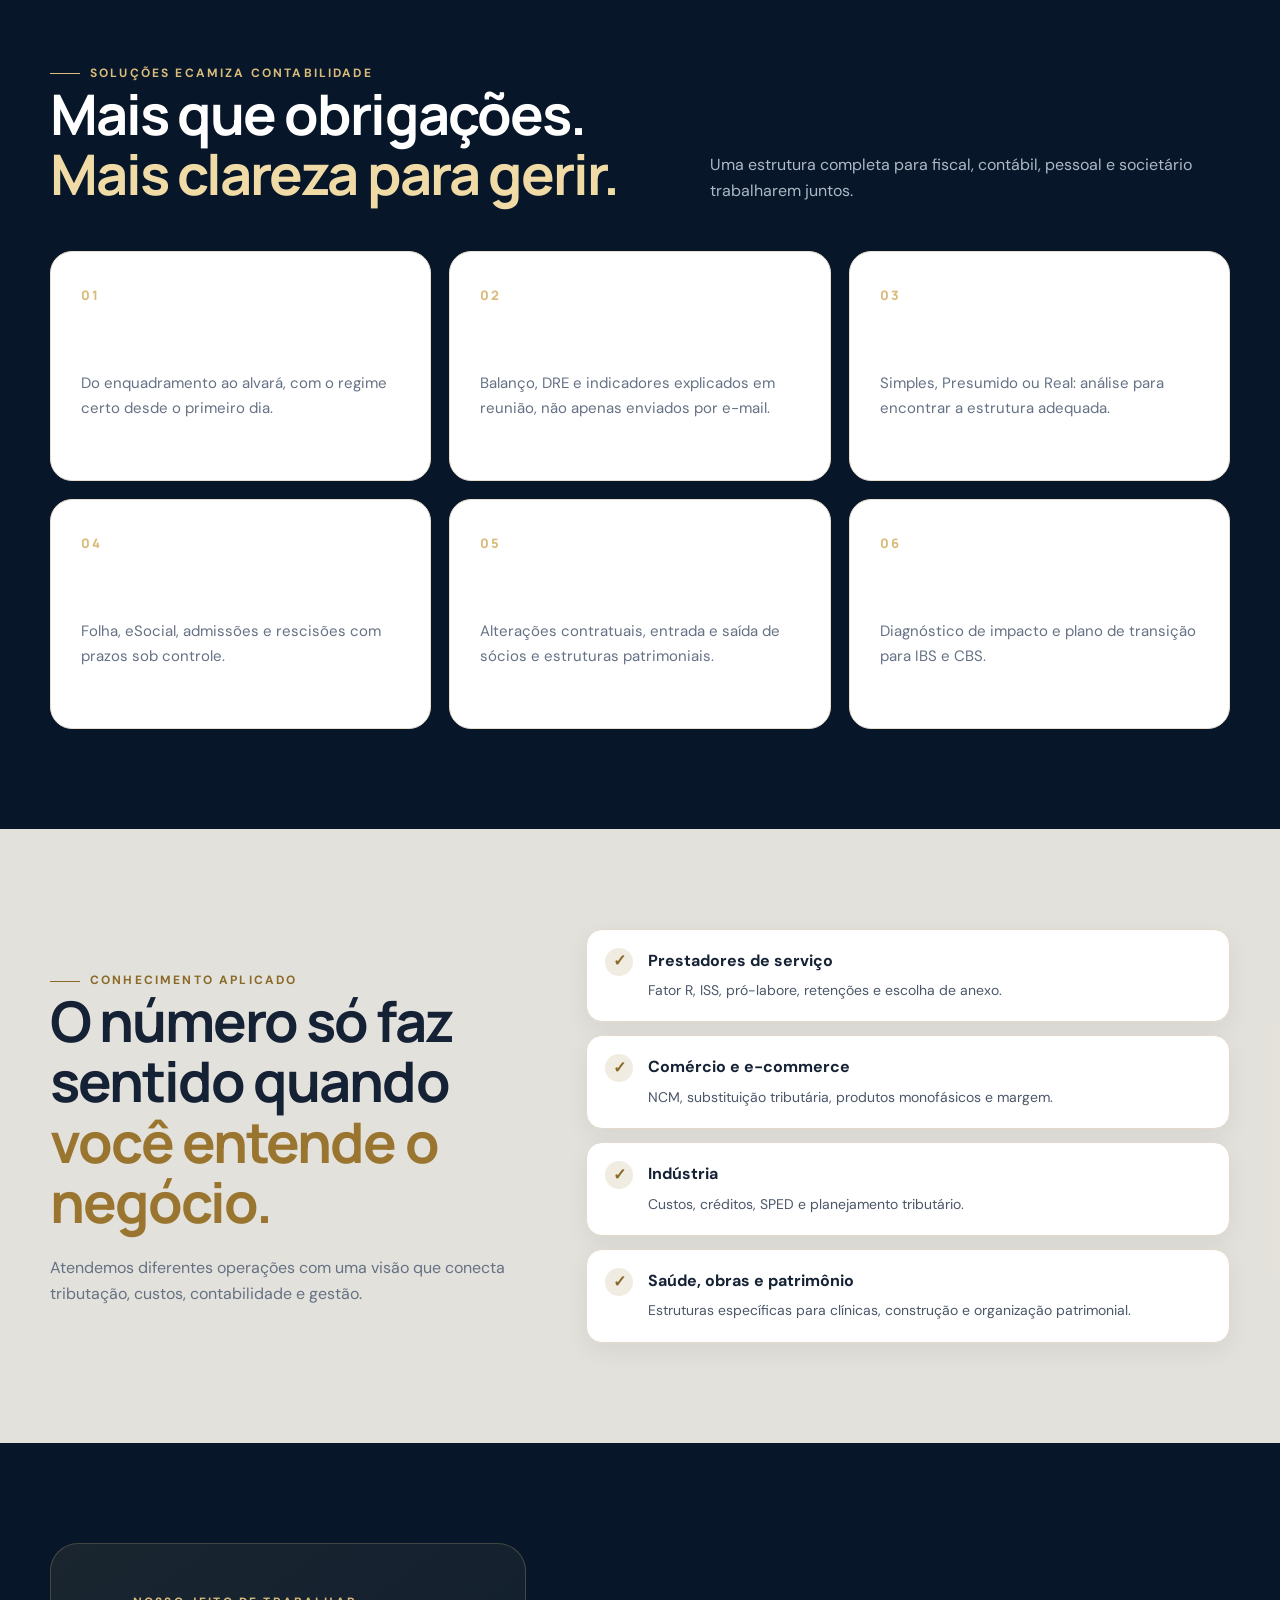
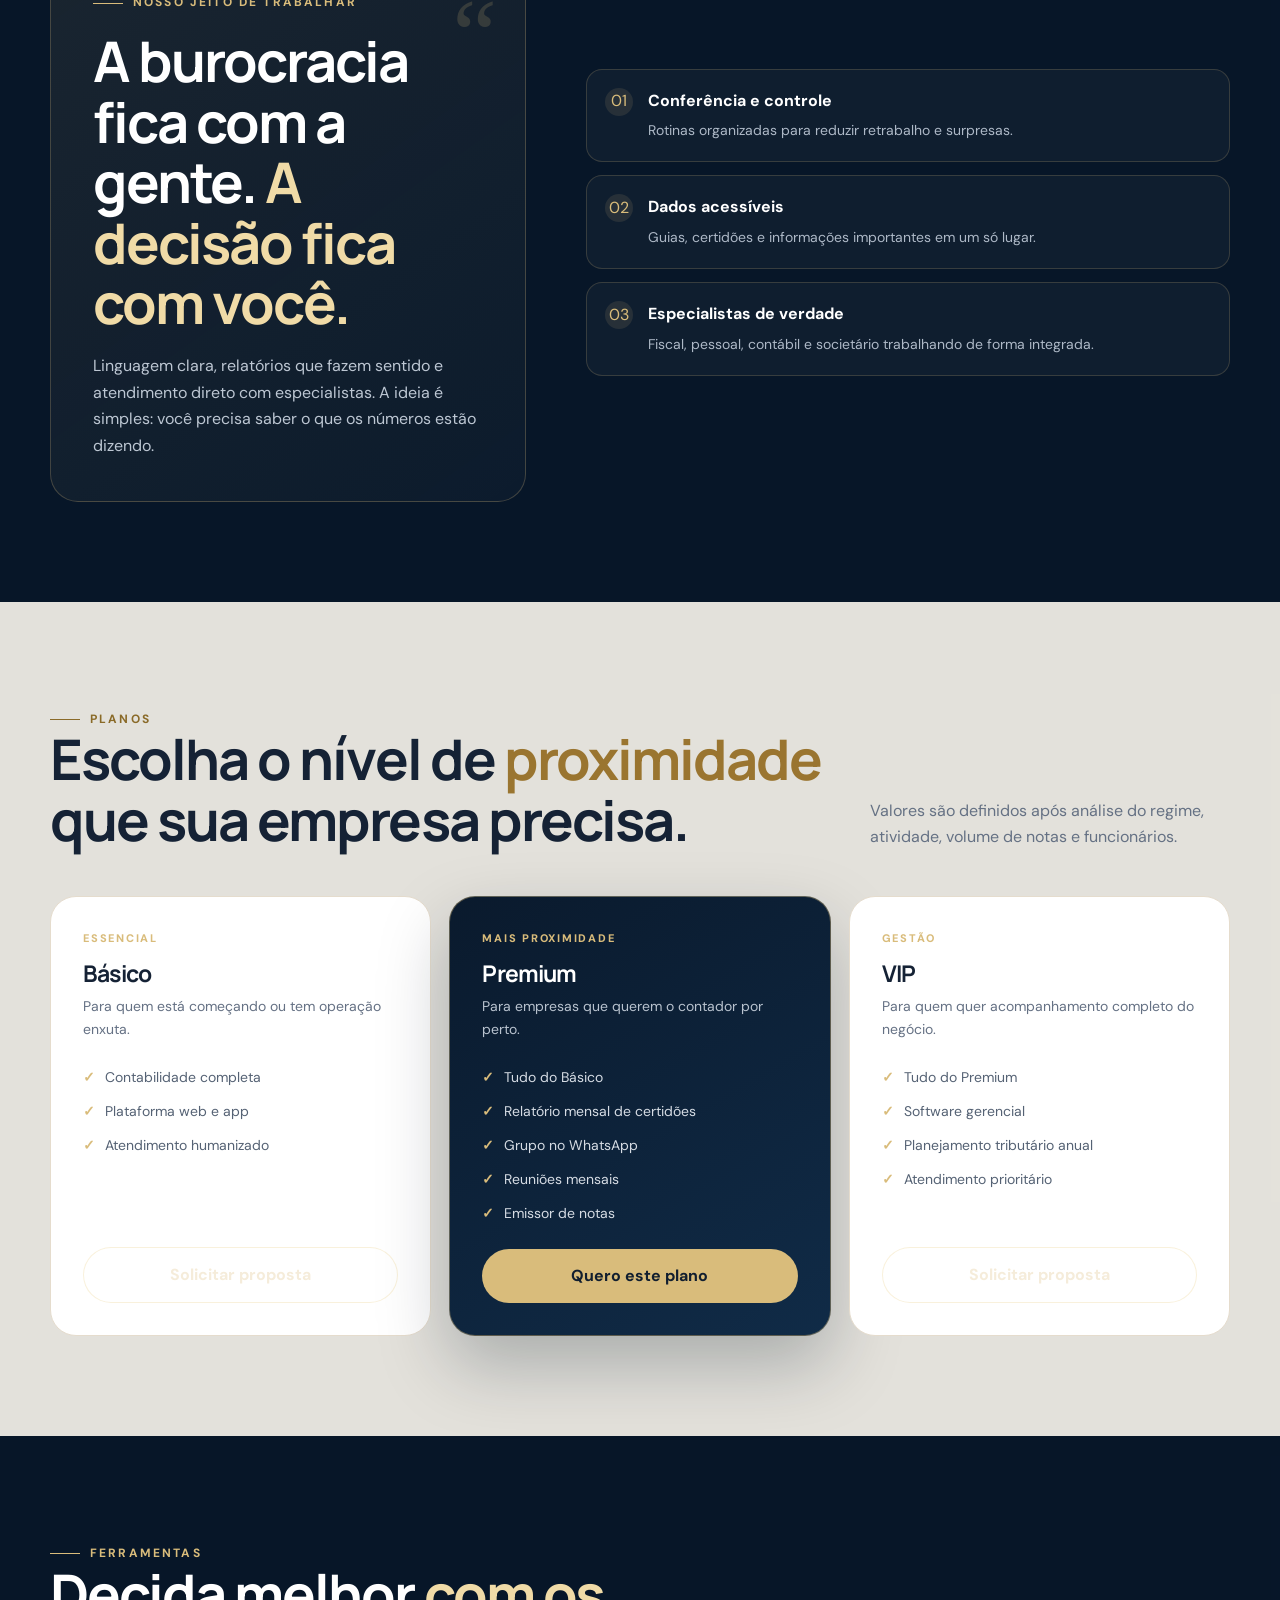
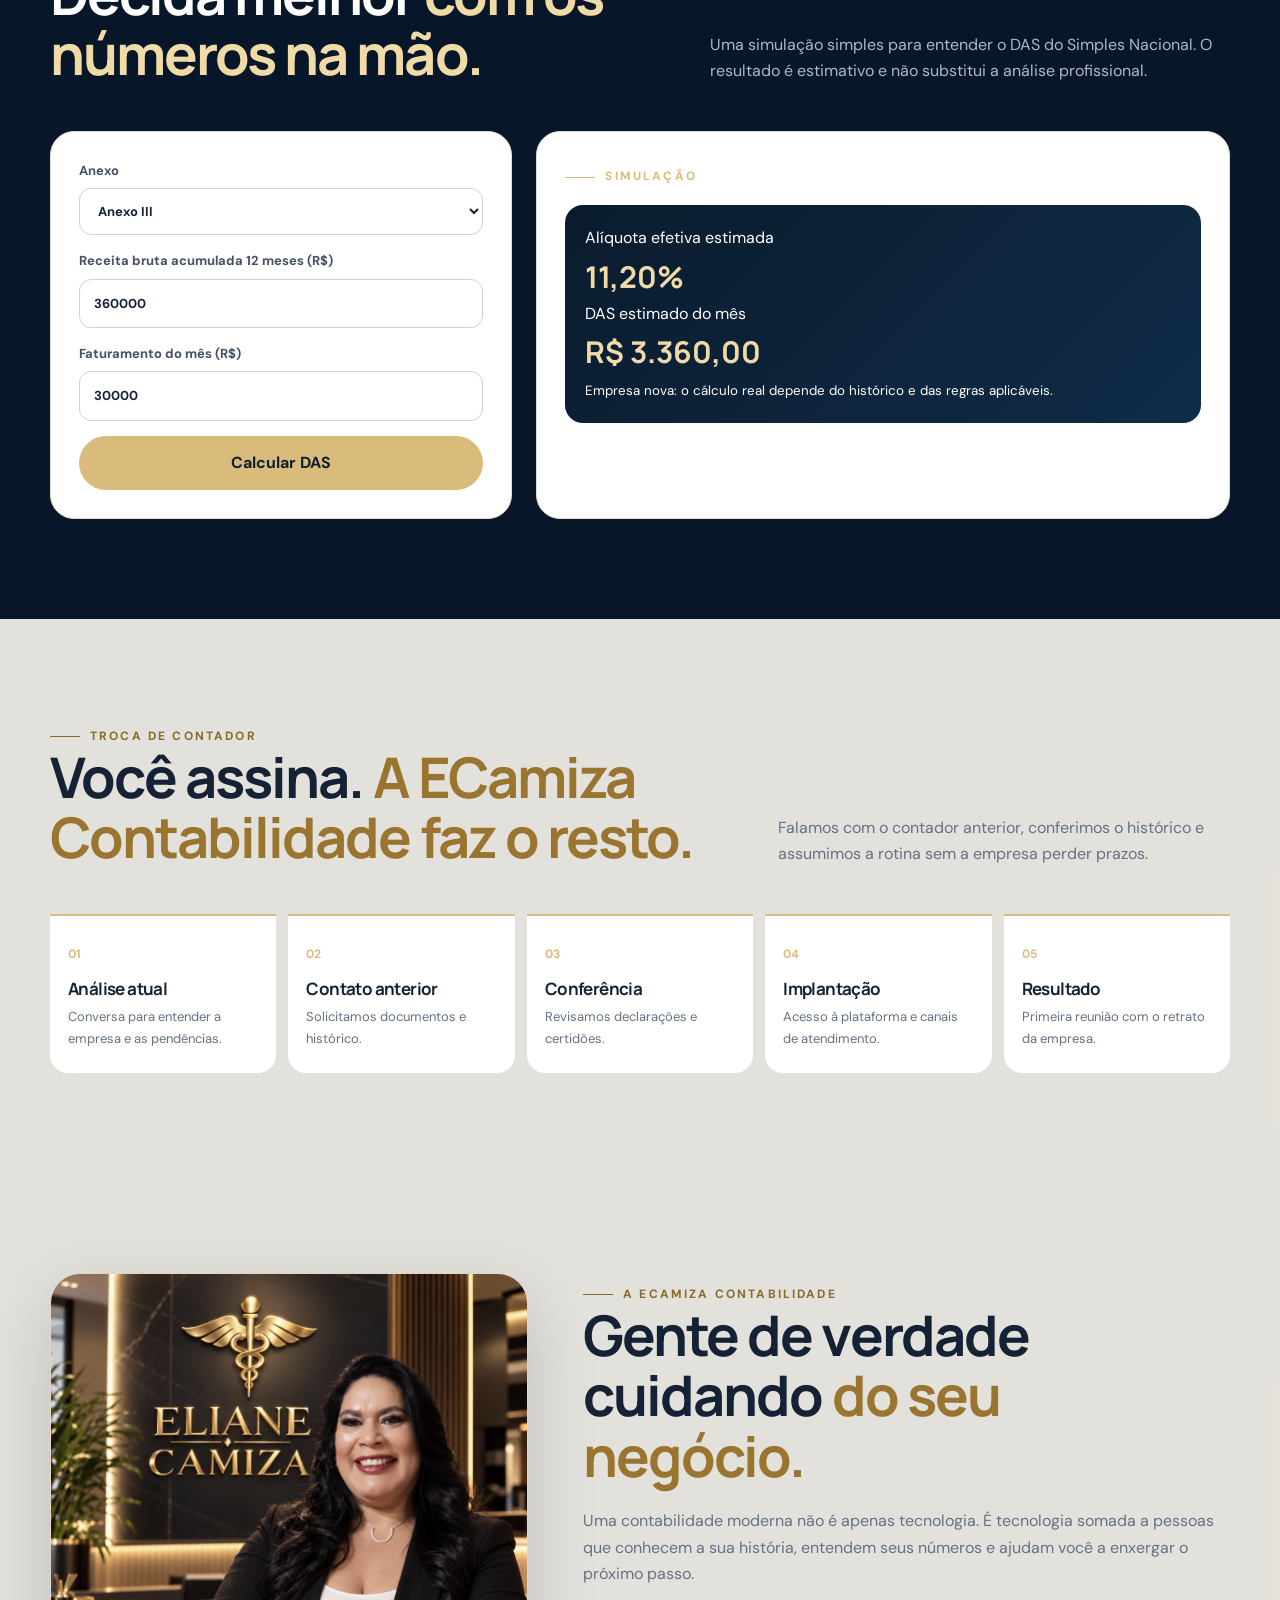
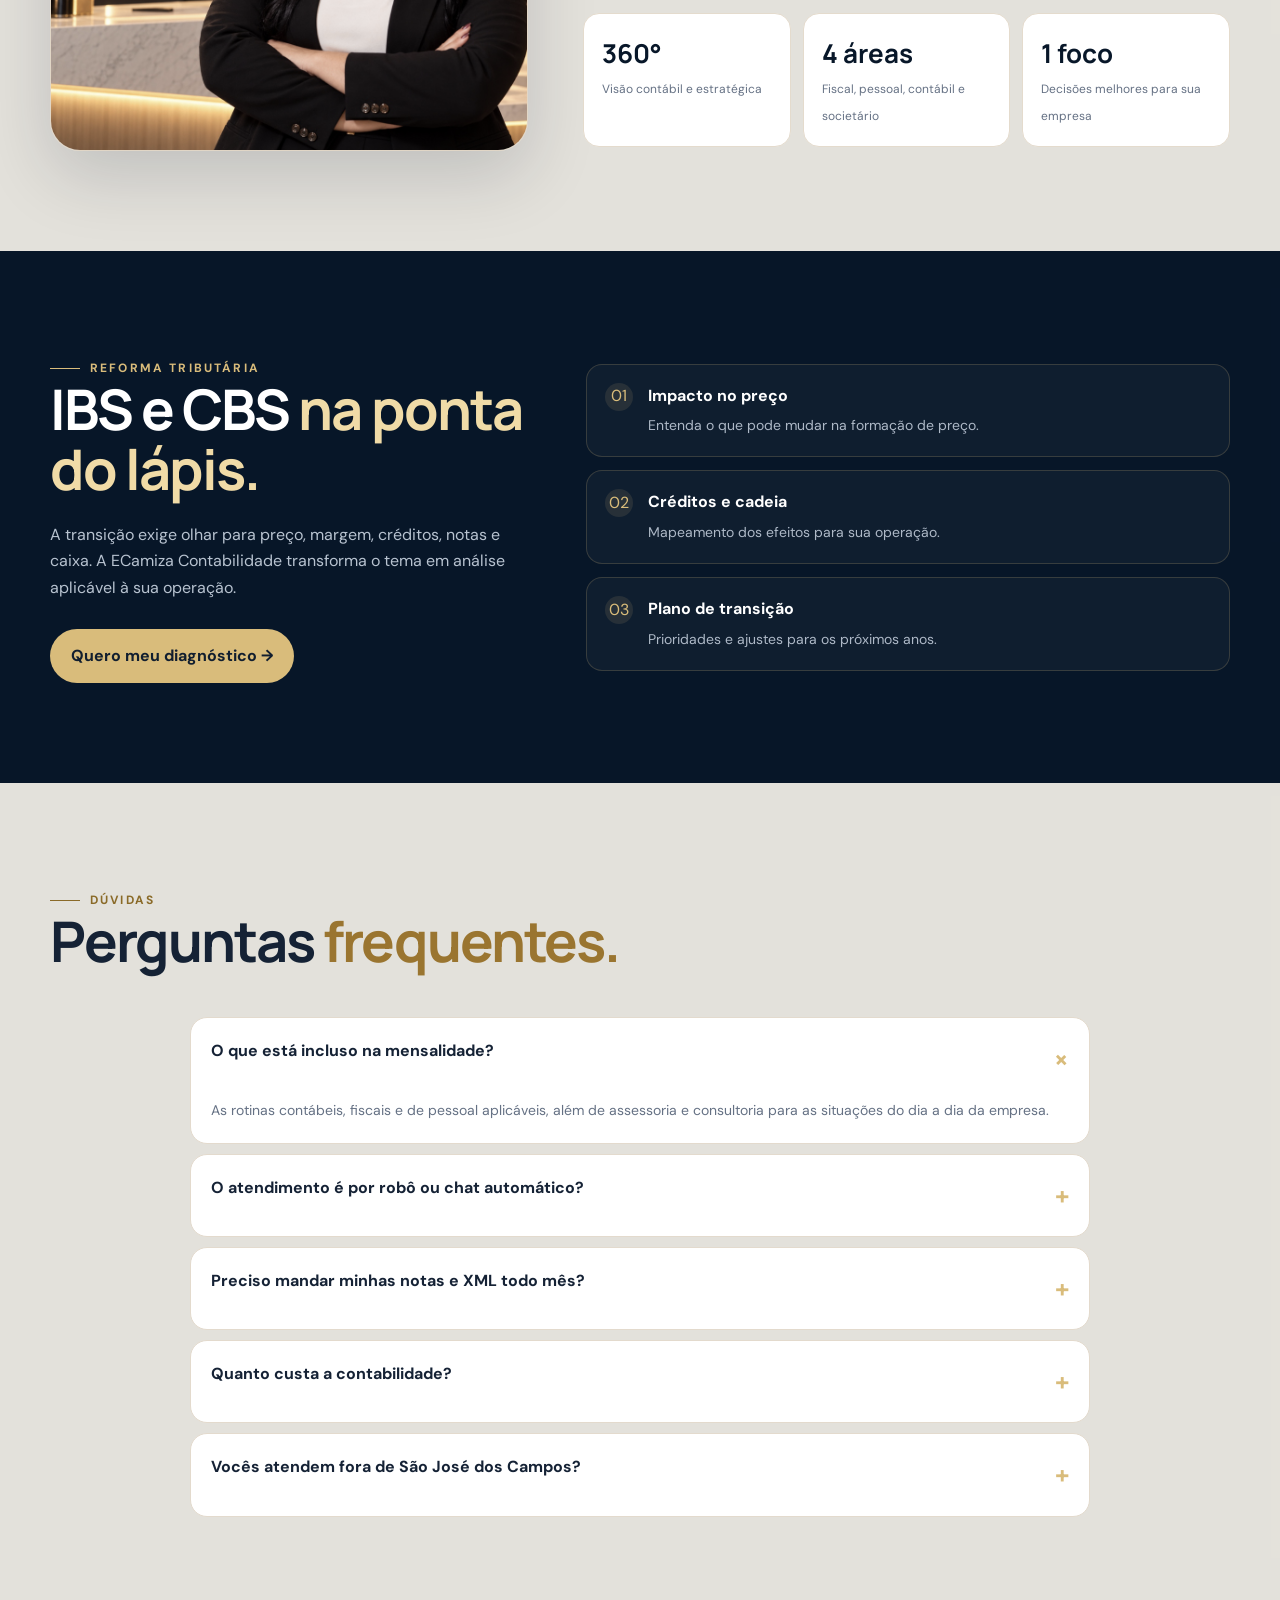
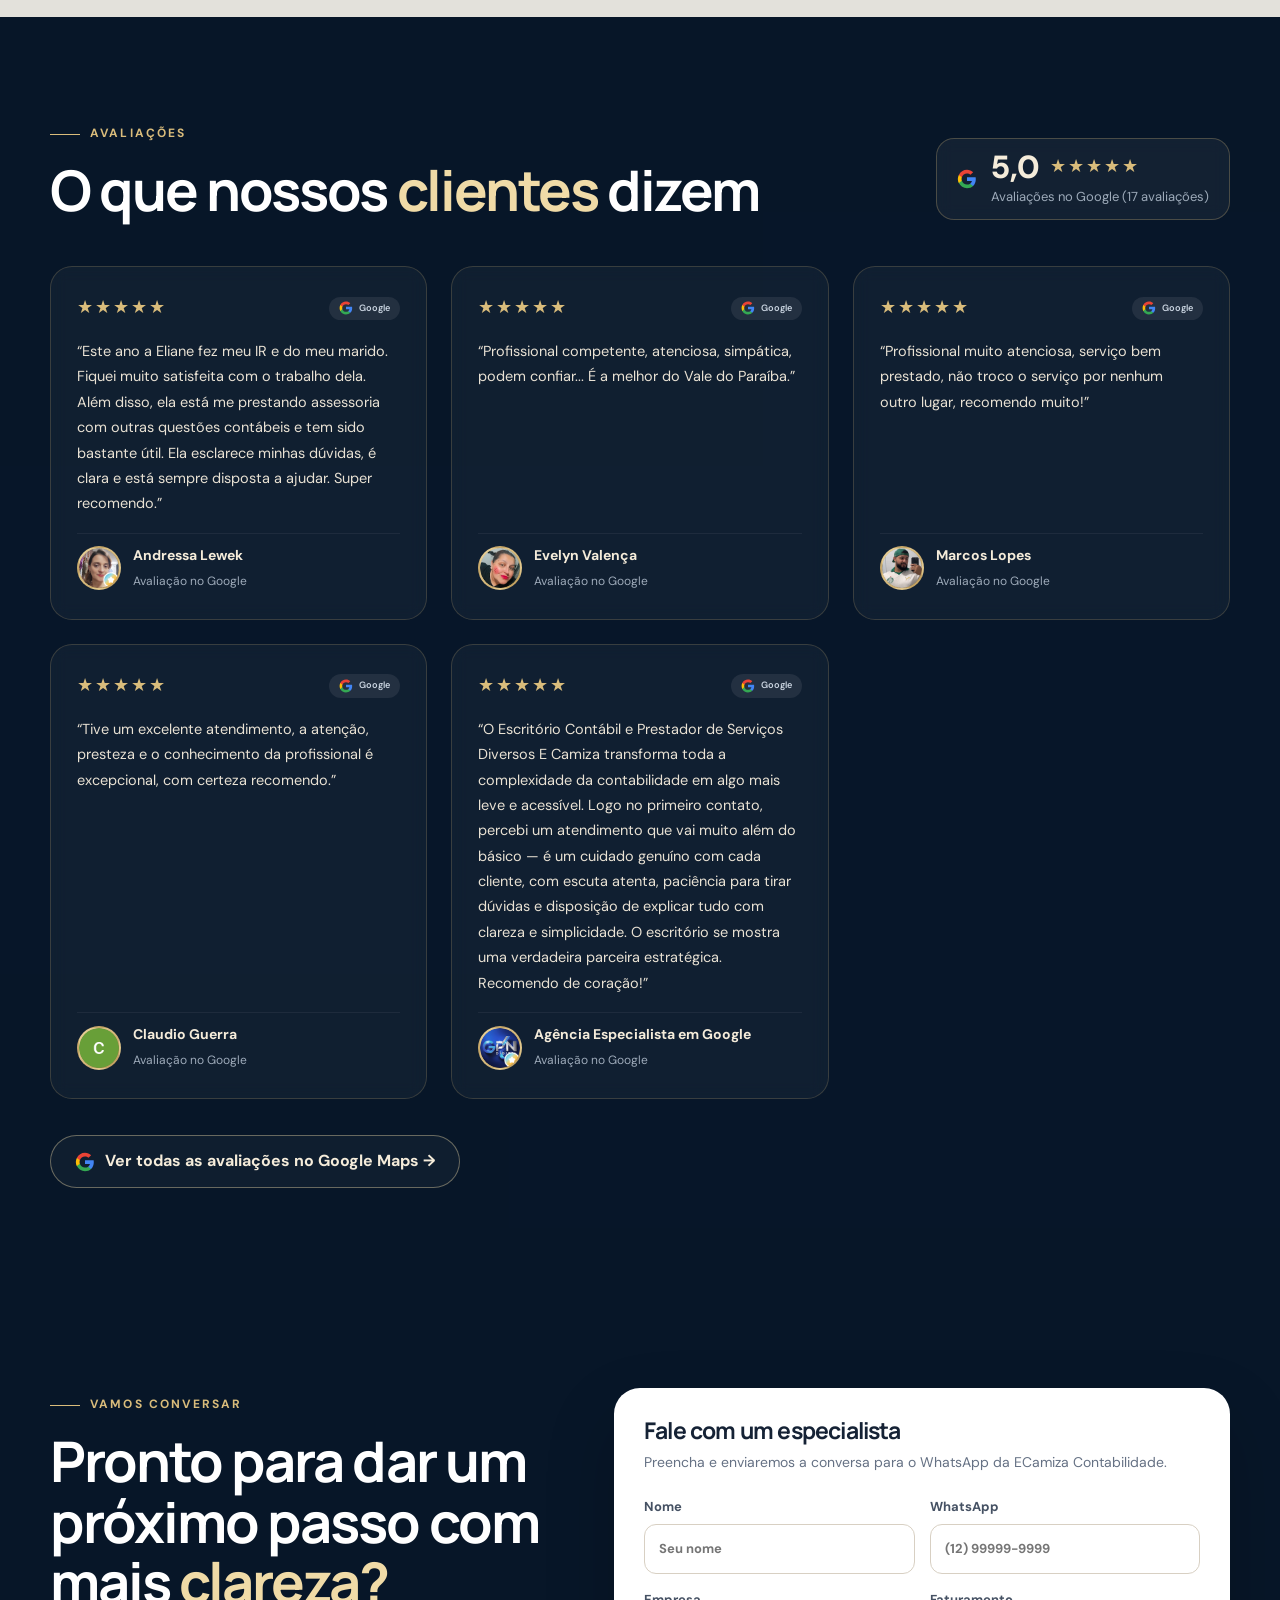
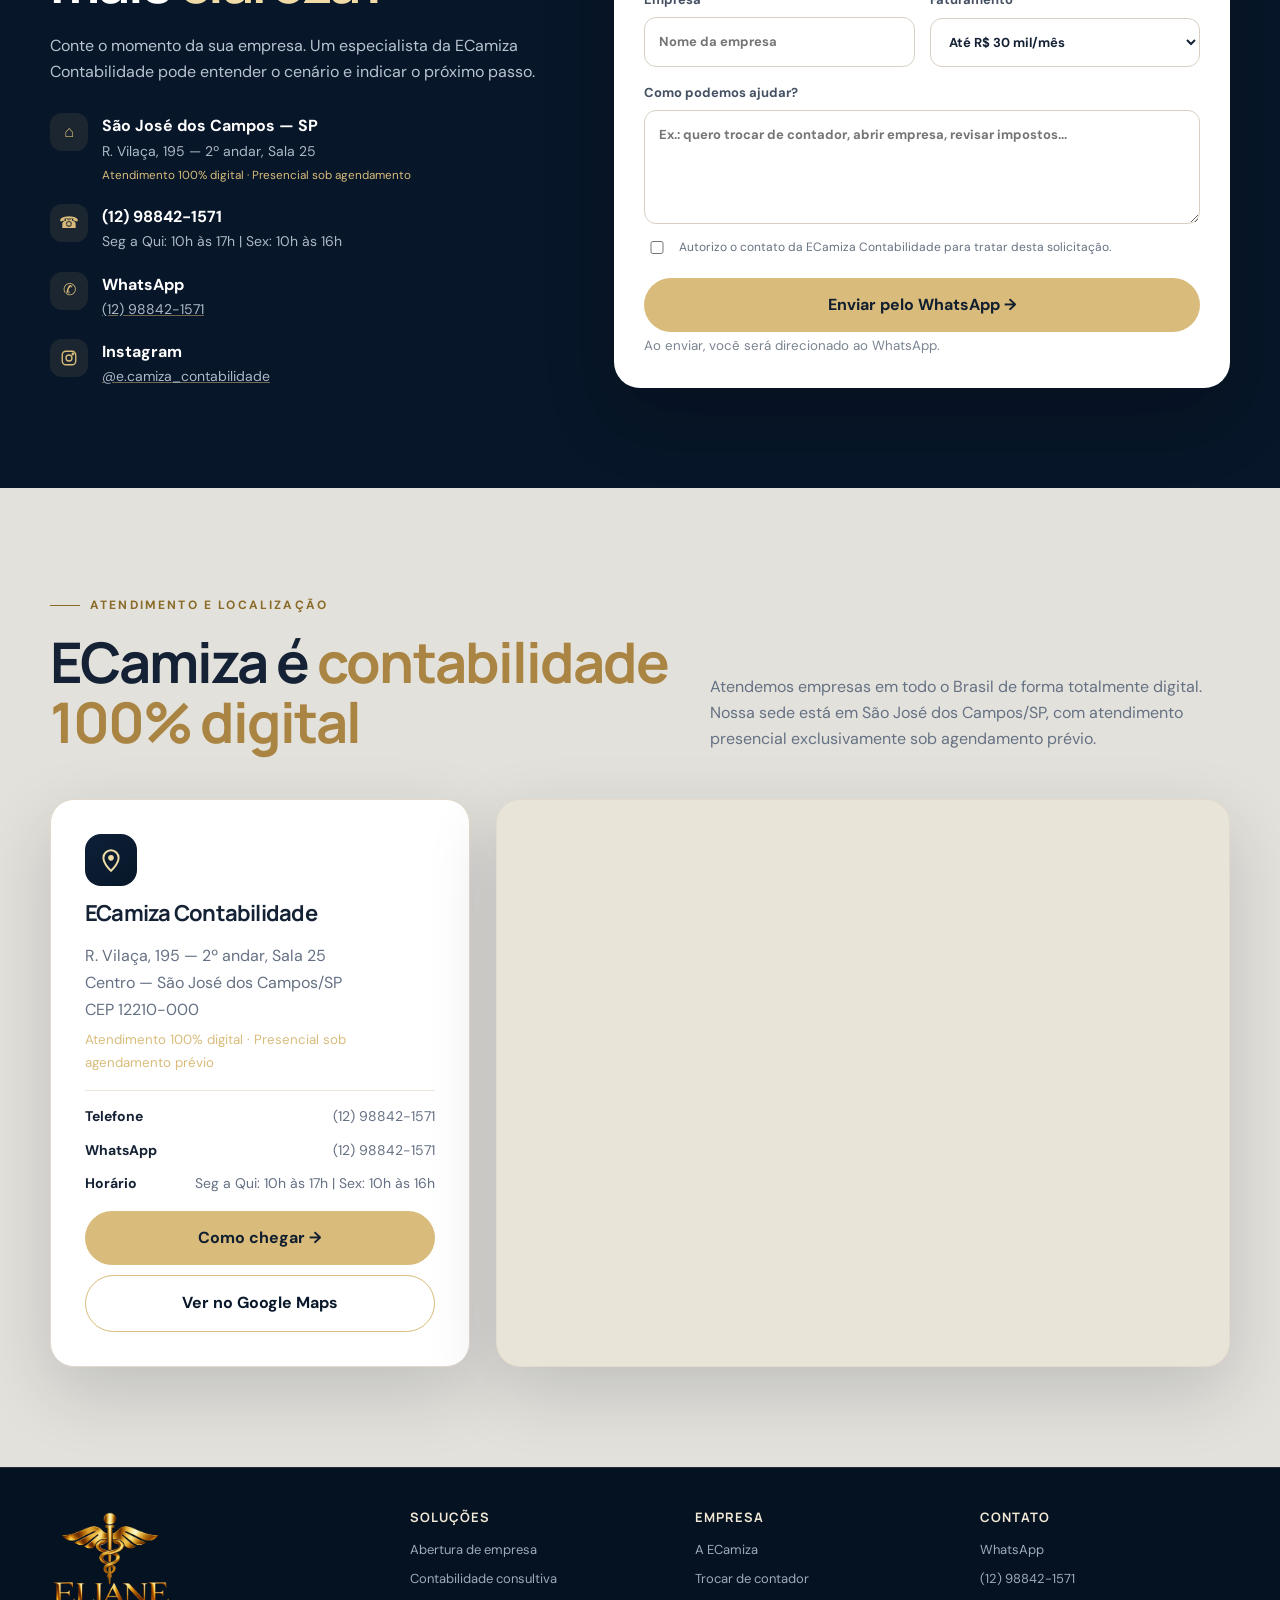
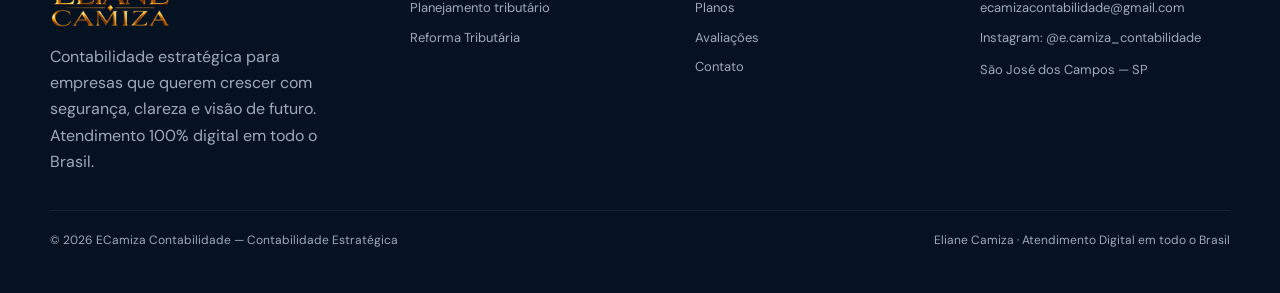
==== commit 97ac7fe6: "Ajusta titulo da secao para enfatizar contabilidade 100% digital" ====
--- a/elianecamiza/index.html
+++ b/elianecamiza/index.html
@@ -53,7 +53,7 @@
 <section class="section dark" id="avaliacoes" hidden><div class="wrap"><div class="sectionHead reveal visible"><div><span class="eyebrow">Avaliações</span><h2 style="margin-top:16px">O que nossos <span class="gold">clientes</span> dizem</h2></div><div class="revSummary" id="revSummary"></div></div><div class="revGrid" id="revGrid"></div><a class="btn btnGhost revMore" id="revGoogle" href="#" target="_blank" rel="noopener">Ver avaliações no Google →</a></div></section>
 
 <section class="section dark" id="contato"><div class="wrap contactGrid"><div class="reveal"><span class="eyebrow">Vamos conversar</span><h2 style="margin-top:16px">Pronto para dar um próximo passo com mais <span class="gold">clareza?</span></h2><p style="margin-top:20px;color:#b9c4d0">Conte o momento da sua empresa. Um especialista da ECamiza Contabilidade pode entender o cenário e indicar o próximo passo.</p><div class="contactInfo"><div class="contactLine"><div class="contactIcon">⌂</div><div><b>São José dos Campos — SP</b><span>R. Vilaça, 195 — 2º andar, Sala 25<br><small style="color:var(--gold)">Atendimento 100% digital · Presencial sob agendamento</small></span></div></div><div class="contactLine"><div class="contactIcon">☎</div><div><b>(12) 98842-1571</b><span>Seg a Qui: 10h às 17h | Sex: 10h às 16h</span></div></div><div class="contactLine"><div class="contactIcon">✆</div><div><b>WhatsApp</b><span><a href="https://wa.me/5512988421571" target="_blank" rel="noopener">(12) 98842-1571</a></span></div></div><div class="contactLine"><div class="contactIcon"><svg viewBox="0 0 24 24" width="18" height="18" fill="none" stroke="currentColor" stroke-width="1.8" aria-hidden="true"><rect x="3" y="3" width="18" height="18" rx="5"/><circle cx="12" cy="12" r="4"/><circle cx="17.3" cy="6.7" r="1" fill="currentColor"/></svg></div><div><b>Instagram</b><span><a href="https://www.instagram.com/e.camiza_contabilidade" target="_blank" rel="noopener">@e.camiza_contabilidade</a></span></div></div></div></div><form class="form reveal" id="leadForm"><h3>Fale com um especialista</h3><p style="margin:8px 0 22px;color:var(--muted);font-size:14px">Preencha e enviaremos a conversa para o WhatsApp da ECamiza Contabilidade.</p><div class="formGrid"><label>Nome<input id="nome" required placeholder="Seu nome"></label><label>WhatsApp<input id="telefone" required placeholder="(12) 99999-9999"></label><label>Empresa<input id="empresa" placeholder="Nome da empresa"></label><label>Faturamento<select id="faturamento"><option>Até R$ 30 mil/mês</option><option>R$ 30 mil a R$ 100 mil/mês</option><option>R$ 100 mil a R$ 500 mil/mês</option><option>Acima de R$ 500 mil/mês</option></select></label><label class="full">Como podemos ajudar?<textarea id="necessidade" rows="4" placeholder="Ex.: quero trocar de contador, abrir empresa, revisar impostos..."></textarea></label></div><label style="display:flex;grid-template-columns:auto 1fr;align-items:flex-start;gap:10px;margin:14px 0;font-weight:400"><input id="consent" type="checkbox" required style="width:18px;margin-top:3px"> <span style="font-size:12px;color:#667181">Autorizo o contato da ECamiza Contabilidade para tratar desta solicitação.</span></label><button class="btn btnGold" type="submit">Enviar pelo WhatsApp →</button><small>Ao enviar, você será direcionado ao WhatsApp.</small></form></div></section>
-<section class="section" id="localizacao"><div class="wrap"><div class="sectionHead reveal"><div><span class="eyebrow">Localização</span><h2 style="margin-top:16px">Venha conhecer a <span class="gold">ECamiza Contabilidade</span></h2></div><p>Atendimento 100% digital para todo o Brasil. Atendimento presencial sob agendamento prévio.</p></div><div class="locGrid reveal"><div class="locCard"><div class="locPin" aria-hidden="true"><svg viewBox="0 0 24 24"><path d="M12 22s7-6.2 7-12a7 7 0 1 0-14 0c0 5.8 7 12 7 12z" fill="none" stroke="currentColor" stroke-width="1.8"/><circle cx="12" cy="10" r="2.6" fill="currentColor"/></svg></div><h3>ECamiza Contabilidade</h3><address>R. Vilaça, 195 — 2º andar, Sala 25<br>Centro — São José dos Campos/SP<br>CEP 12210-000<br><small style="color:var(--gold);display:block;margin-top:6px">Atendimento 100% digital · Presencial sob agendamento prévio</small></address><ul class="locInfo"><li><b>Telefone</b><a href="tel:+5512988421571">(12) 98842-1571</a></li><li><b>WhatsApp</b><a href="https://wa.me/5512988421571" target="_blank" rel="noopener">(12) 98842-1571</a></li><li><b>Horário</b><span>Seg a Qui: 10h às 17h | Sex: 10h às 16h</span></li></ul><div class="locActions"><a class="btn btnGold" href="https://www.google.com/maps/dir/?api=1&destination=R.%20Vila%C3%A7a%2C%20195%2C%20S%C3%A3o%20Jos%C3%A9%20dos%20Campos%20-%20SP%2C%2012210-000" target="_blank" rel="noopener">Como chegar →</a><a class="btn btnOutline" href="https://www.google.com/maps/place/Escrit%C3%B3rio+Cont%C3%A1bil+e+Prestador+de+Servi%C3%A7os+Diversos+E+Camiza/@-23.1817835,-45.8845105,727m/data=!3m2!1e3!4b1!4m6!3m5!1s0x94cc4b9af742df61:0xa45daf7508b703da!8m2!3d-23.1817835!4d-45.8845105!16s%2Fg%2F11h6v1qp8k" target="_blank" rel="noopener">Ver no Google Maps</a></div></div><div class="locMap"><iframe title="Mapa da localização da ECamiza Contabilidade em São José dos Campos/SP" src="https://maps.google.com/maps?q=R.%20Vila%C3%A7a%2C%20195%2C%20S%C3%A3o%20Jos%C3%A9%20dos%20Campos%20-%20SP%2C%2012210-000&amp;z=17&amp;hl=pt-BR&amp;output=embed" loading="lazy" referrerpolicy="no-referrer-when-downgrade" allowfullscreen></iframe></div></div></div></section></main>
+<section class="section" id="localizacao"><div class="wrap"><div class="sectionHead reveal"><div><span class="eyebrow">Atendimento e Localização</span><h2 style="margin-top:16px">ECamiza é <span class="gold">contabilidade 100% digital</span></h2></div><p>Atendemos empresas em todo o Brasil de forma totalmente digital. Nossa sede está em São José dos Campos/SP, com atendimento presencial exclusivamente sob agendamento prévio.</p></div><div class="locGrid reveal"><div class="locCard"><div class="locPin" aria-hidden="true"><svg viewBox="0 0 24 24"><path d="M12 22s7-6.2 7-12a7 7 0 1 0-14 0c0 5.8 7 12 7 12z" fill="none" stroke="currentColor" stroke-width="1.8"/><circle cx="12" cy="10" r="2.6" fill="currentColor"/></svg></div><h3>ECamiza Contabilidade</h3><address>R. Vilaça, 195 — 2º andar, Sala 25<br>Centro — São José dos Campos/SP<br>CEP 12210-000<br><small style="color:var(--gold);display:block;margin-top:6px">Atendimento 100% digital · Presencial sob agendamento prévio</small></address><ul class="locInfo"><li><b>Telefone</b><a href="tel:+5512988421571">(12) 98842-1571</a></li><li><b>WhatsApp</b><a href="https://wa.me/5512988421571" target="_blank" rel="noopener">(12) 98842-1571</a></li><li><b>Horário</b><span>Seg a Qui: 10h às 17h | Sex: 10h às 16h</span></li></ul><div class="locActions"><a class="btn btnGold" href="https://www.google.com/maps/dir/?api=1&destination=R.%20Vila%C3%A7a%2C%20195%2C%20S%C3%A3o%20Jos%C3%A9%20dos%20Campos%20-%20SP%2C%2012210-000" target="_blank" rel="noopener">Como chegar →</a><a class="btn btnOutline" href="https://www.google.com/maps/place/Escrit%C3%B3rio+Cont%C3%A1bil+e+Prestador+de+Servi%C3%A7os+Diversos+E+Camiza/@-23.1817835,-45.8845105,727m/data=!3m2!1e3!4b1!4m6!3m5!1s0x94cc4b9af742df61:0xa45daf7508b703da!8m2!3d-23.1817835!4d-45.8845105!16s%2Fg%2F11h6v1qp8k" target="_blank" rel="noopener">Ver no Google Maps</a></div></div><div class="locMap"><iframe title="Mapa da localização da ECamiza Contabilidade em São José dos Campos/SP" src="https://maps.google.com/maps?q=R.%20Vila%C3%A7a%2C%20195%2C%20S%C3%A3o%20Jos%C3%A9%20dos%20Campos%20-%20SP%2C%2012210-000&amp;z=17&amp;hl=pt-BR&amp;output=embed" loading="lazy" referrerpolicy="no-referrer-when-downgrade" allowfullscreen></iframe></div></div></div></section></main>
 
 <footer class="footer"><div class="wrap"><div class="footerGrid"><div><span class="logoMark lg" role="img" aria-label="ECamiza Contabilidade"><svg viewBox="0 0 64 64" aria-hidden="true"><defs><linearGradient id="lgf" x1="0" y1="0" x2="1" y2="1"><stop offset="0" stop-color="#f6e3b0"/><stop offset=".5" stop-color="#d9bc7b"/><stop offset="1" stop-color="#a98443"/></linearGradient></defs><path d="M12 12v22c0 11 9 19 20 19s20-8 20-19" fill="none" stroke="url(#lgf)" stroke-width="4.5" stroke-linecap="round"/><path d="M24 42 50 14" stroke="url(#lgf)" stroke-width="4.5" stroke-linecap="round"/><path d="M37 12h15v15" fill="none" stroke="url(#lgf)" stroke-width="4.5" stroke-linecap="round" stroke-linejoin="round"/></svg><b>ECamiza<i>Contabilidade</i></b></span><p style="margin-top:14px;max-width:300px">Contabilidade estratégica para empresas que querem crescer com segurança, clareza e visão de futuro. Atendimento 100% digital em todo o Brasil.</p></div><div><h4>Soluções</h4><a href="#solucoes">Abertura de empresa</a><a href="#solucoes">Contabilidade consultiva</a><a href="#solucoes">Planejamento tributário</a><a href="#reforma">Reforma Tributária</a></div><div><h4>Empresa</h4><a href="#sobre">A ECamiza</a><a href="#troca">Trocar de contador</a><a href="#planos">Planos</a><a href="#avaliacoes">Avaliações</a><a href="#contato">Contato</a></div><div><h4>Contato</h4><a href="https://wa.me/5512988421571" target="_blank" rel="noopener">WhatsApp</a><a href="tel:+5512988421571">(12) 98842-1571</a><a href="mailto:ecamizacontabilidade@gmail.com">ecamizacontabilidade@gmail.com</a><a href="https://www.instagram.com/e.camiza_contabilidade" target="_blank" rel="noopener">Instagram: @e.camiza_contabilidade</a><span style="font-size:13px">São José dos Campos — SP</span></div></div><div class="copyright"><div>© 2026 ECamiza Contabilidade — Contabilidade Estratégica</div><div>Eliane Camiza · Atendimento Digital em todo o Brasil</div></div></div></footer>
 <a class="floatWa" href="https://wa.me/5512988421571?text=Ol%C3%A1%2C%20ECamiza%20Contabilidade!%20Quero%20falar%20com%20um%20especialista." target="_blank" rel="noopener" aria-label="Falar com a ECamiza Contabilidade pelo WhatsApp"><svg width="28" height="28" viewBox="0 0 24 24" fill="none" stroke="currentColor" stroke-width="2"><path d="M20.5 11.5a8.5 8.5 0 0 1-12.7 7.4L3.5 20l1.1-4.1A8.5 8.5 0 1 1 20.5 11.5Z"/><path d="M8.7 8.1c.3-.3.6-.3.9-.1l1 .8c.3.2.3.5.2.8l-.4.8c-.1.2-.1.4.1.6.7 1 1.5 1.7 2.6 2.2.2.1.4.1.6-.1l.7-.7c.2-.2.5-.2.8-.1l1 .5c.3.1.4.4.3.7-.2.8-.9 1.5-1.7 1.6-1.1.1-2.9-.7-4.5-2.1-1.3-1.2-2.3-2.6-2.5-3.7-.1-.6.1-1 .9-1.3Z"/></svg></a>
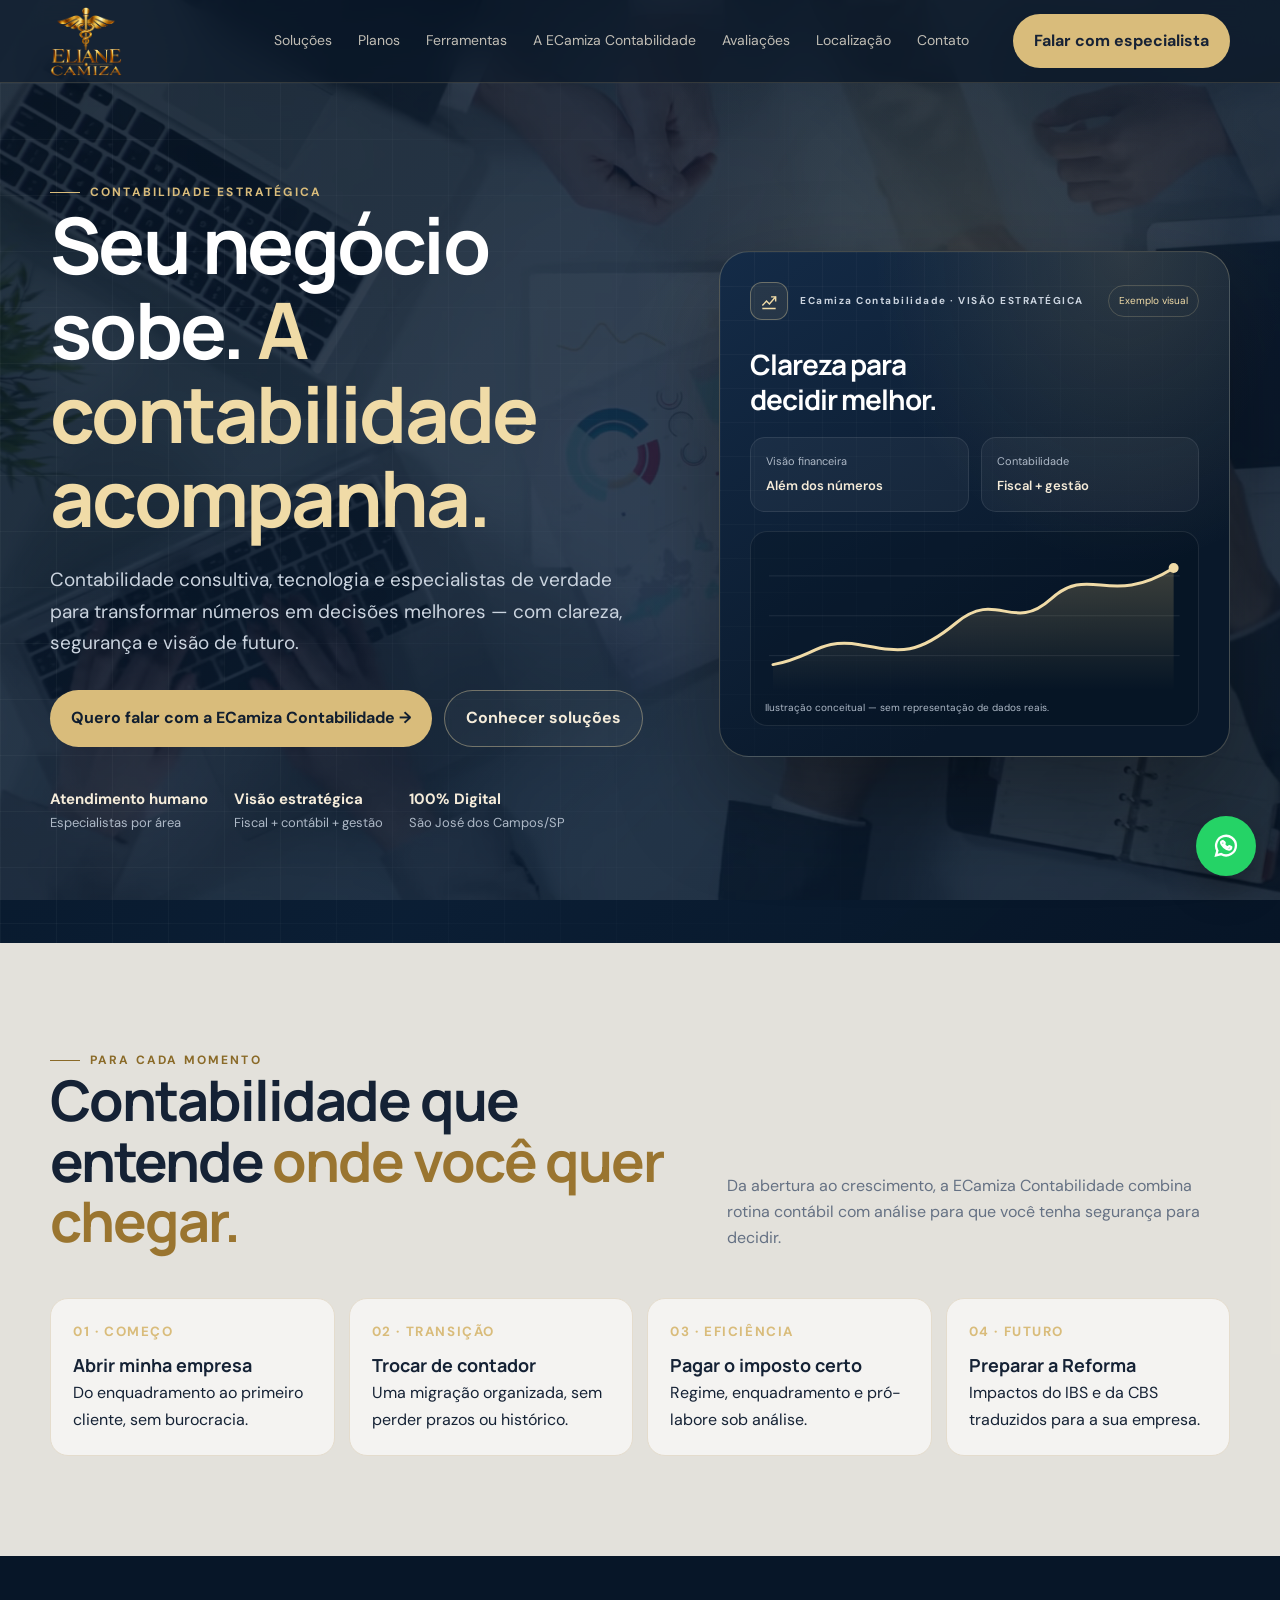
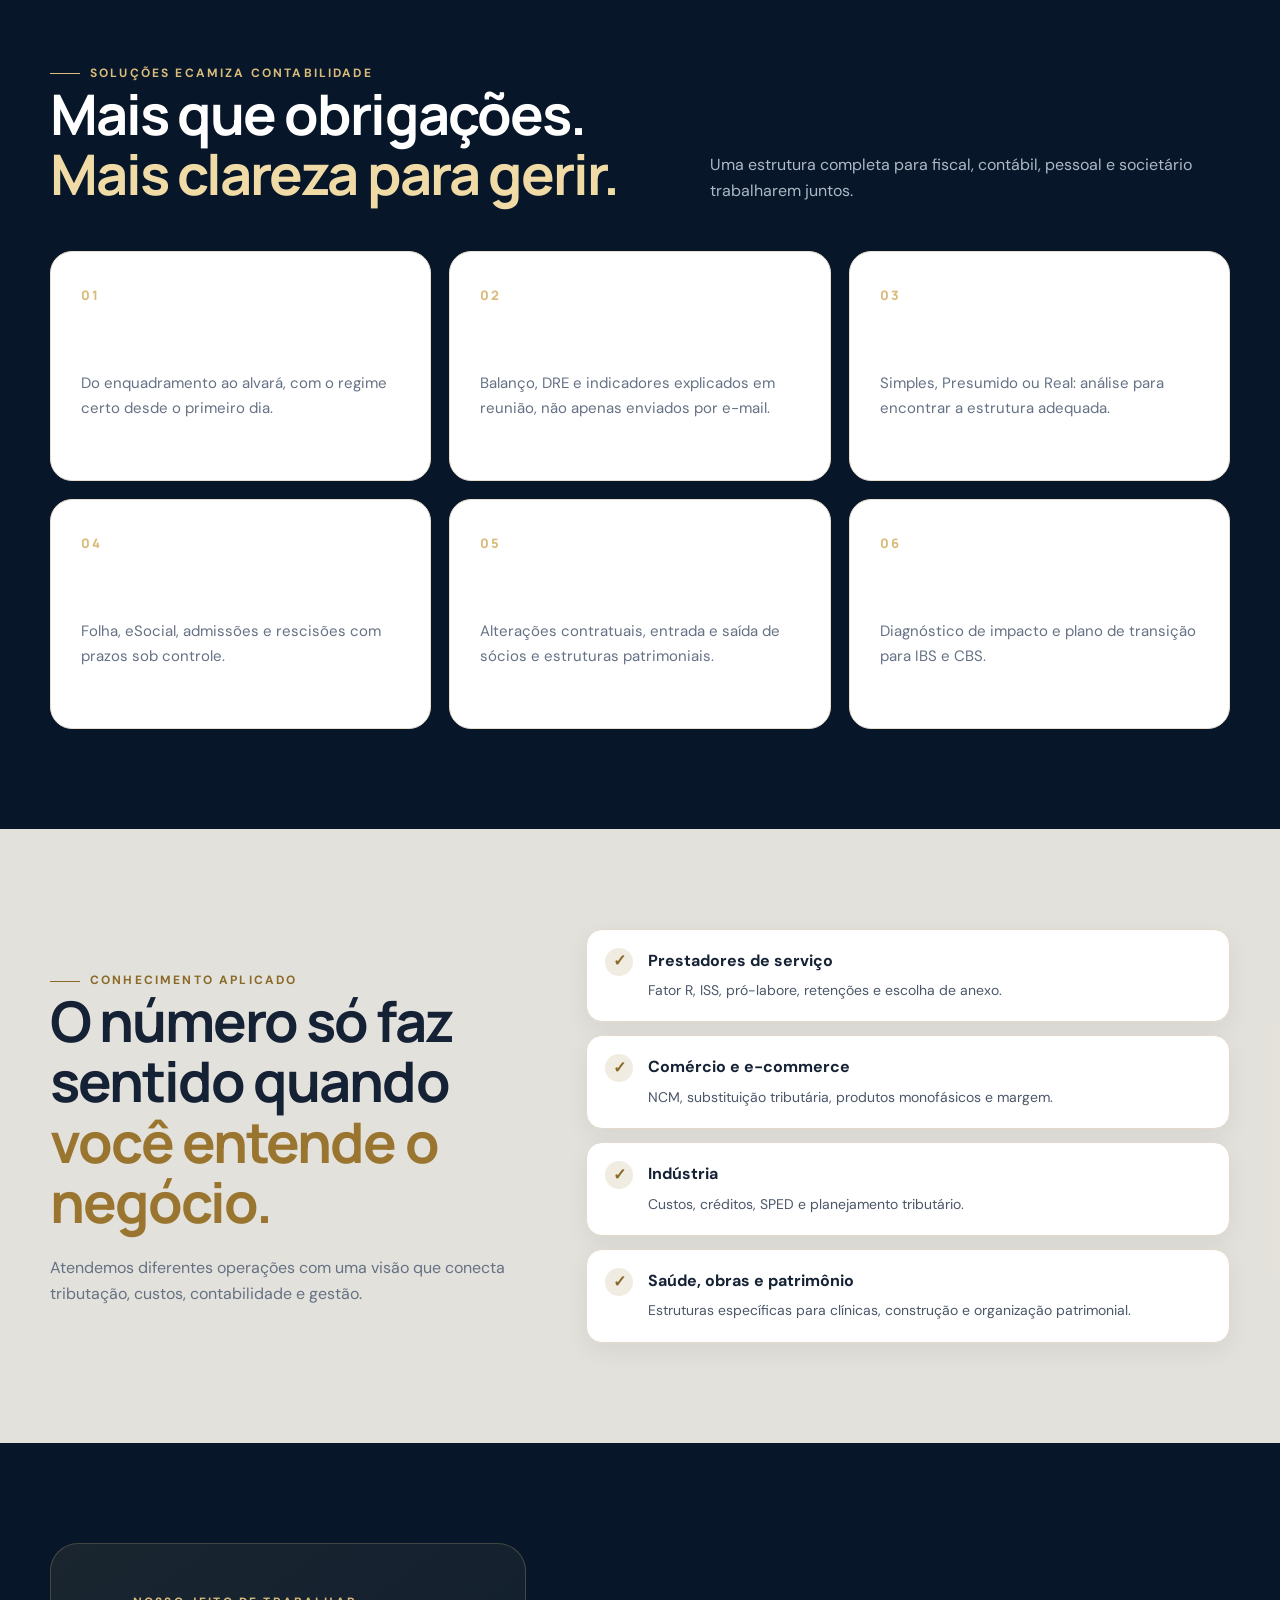
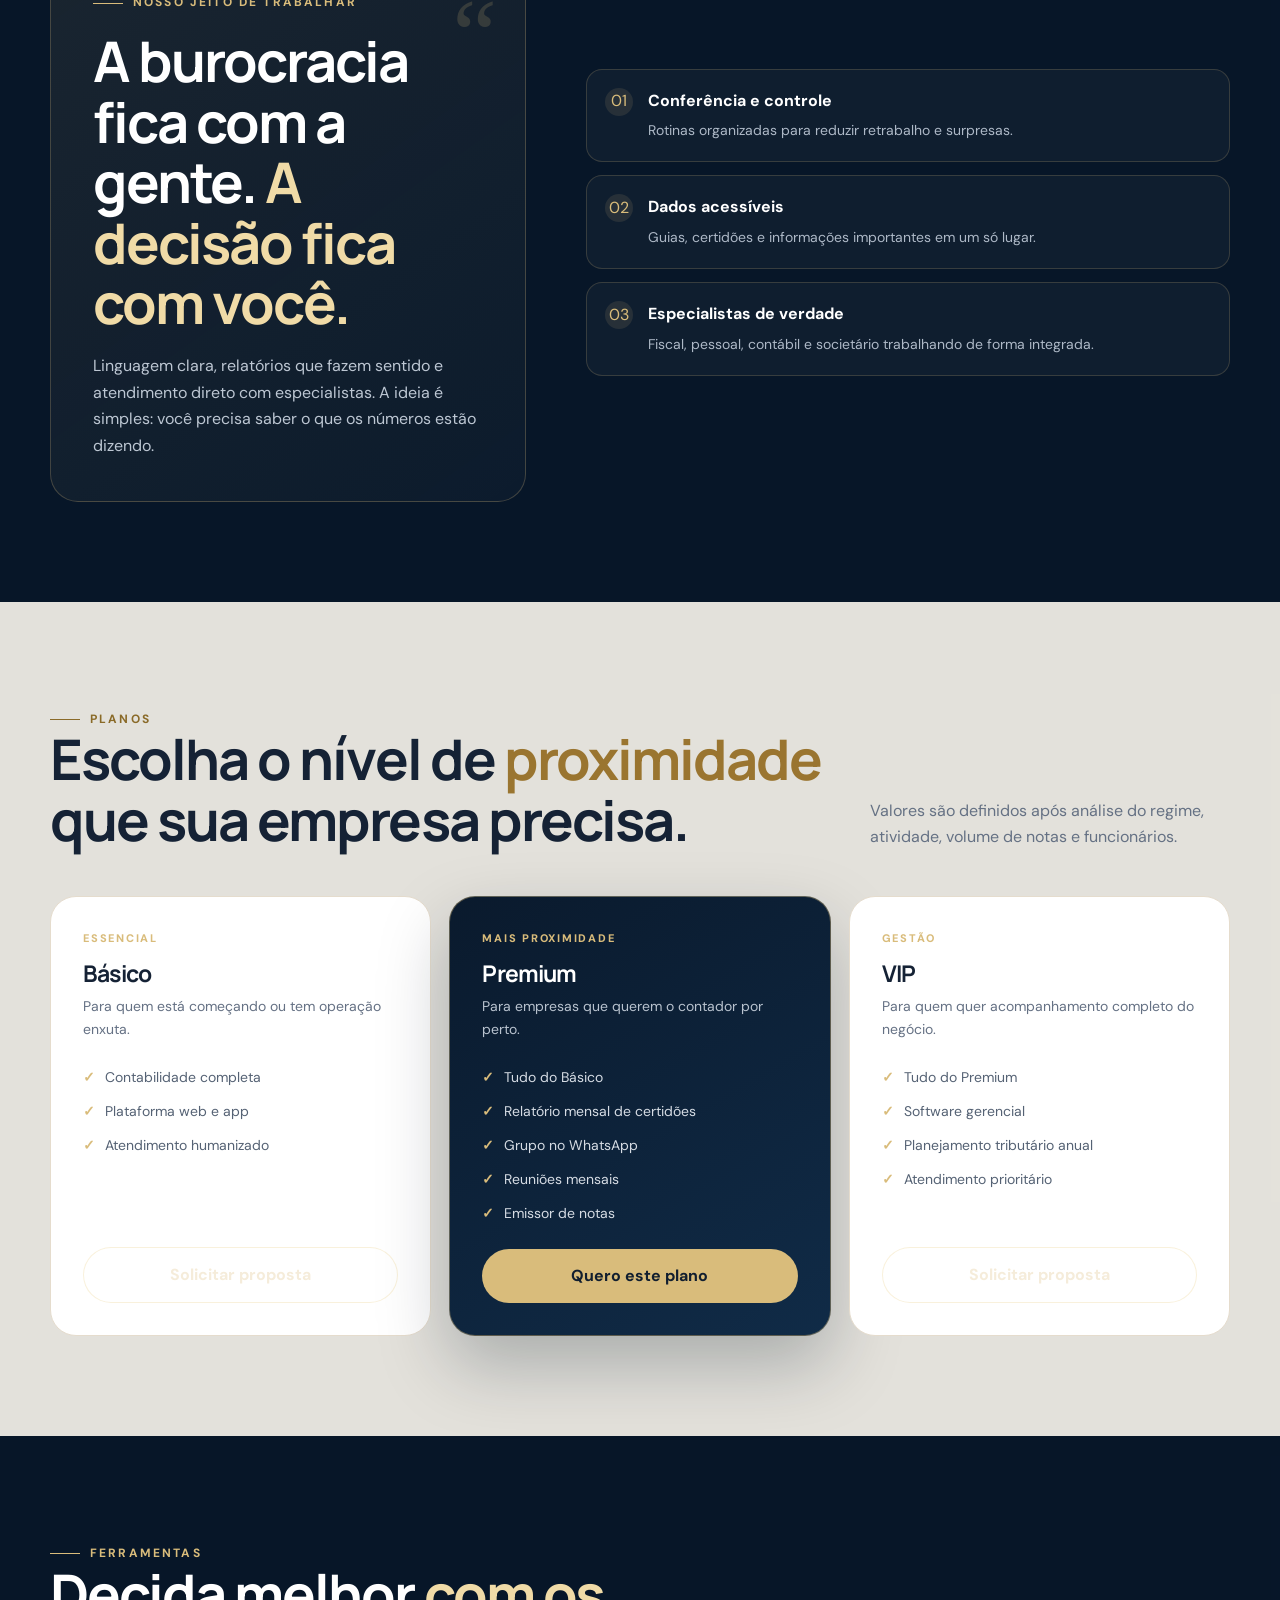
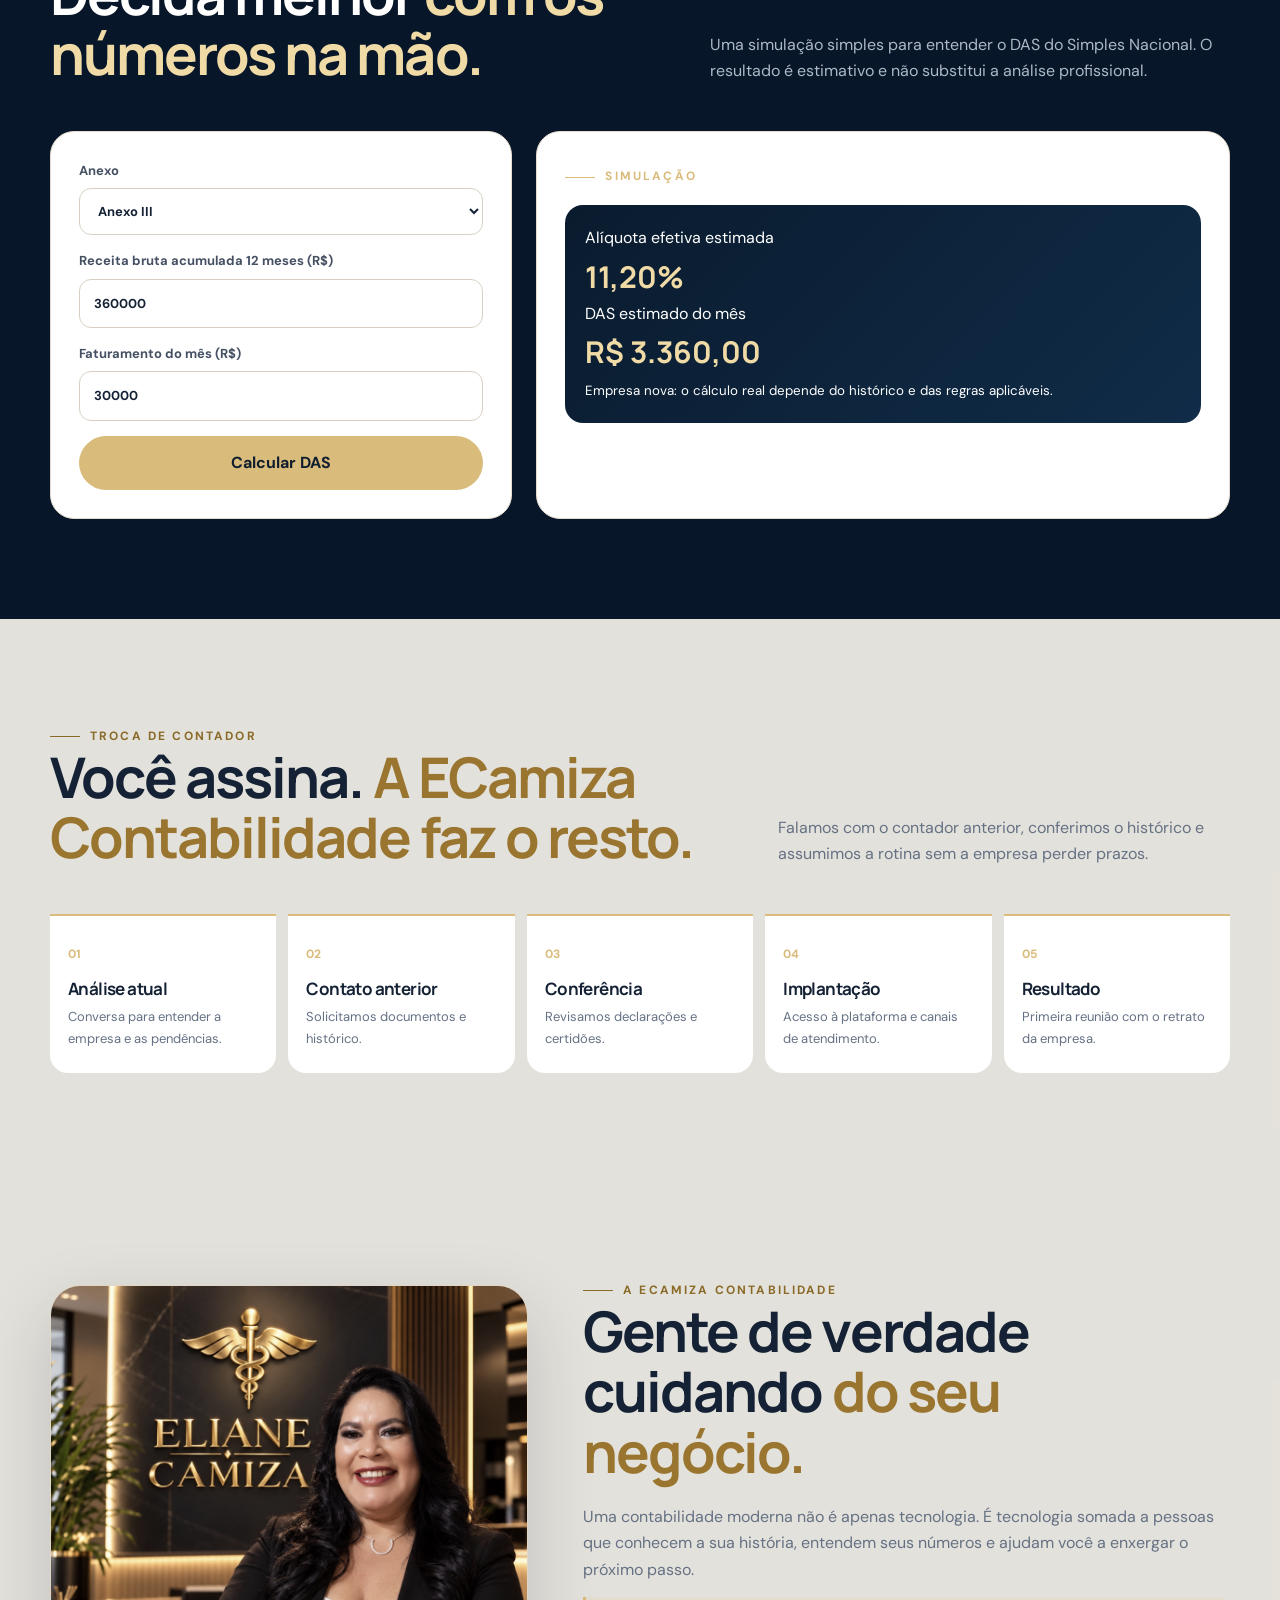
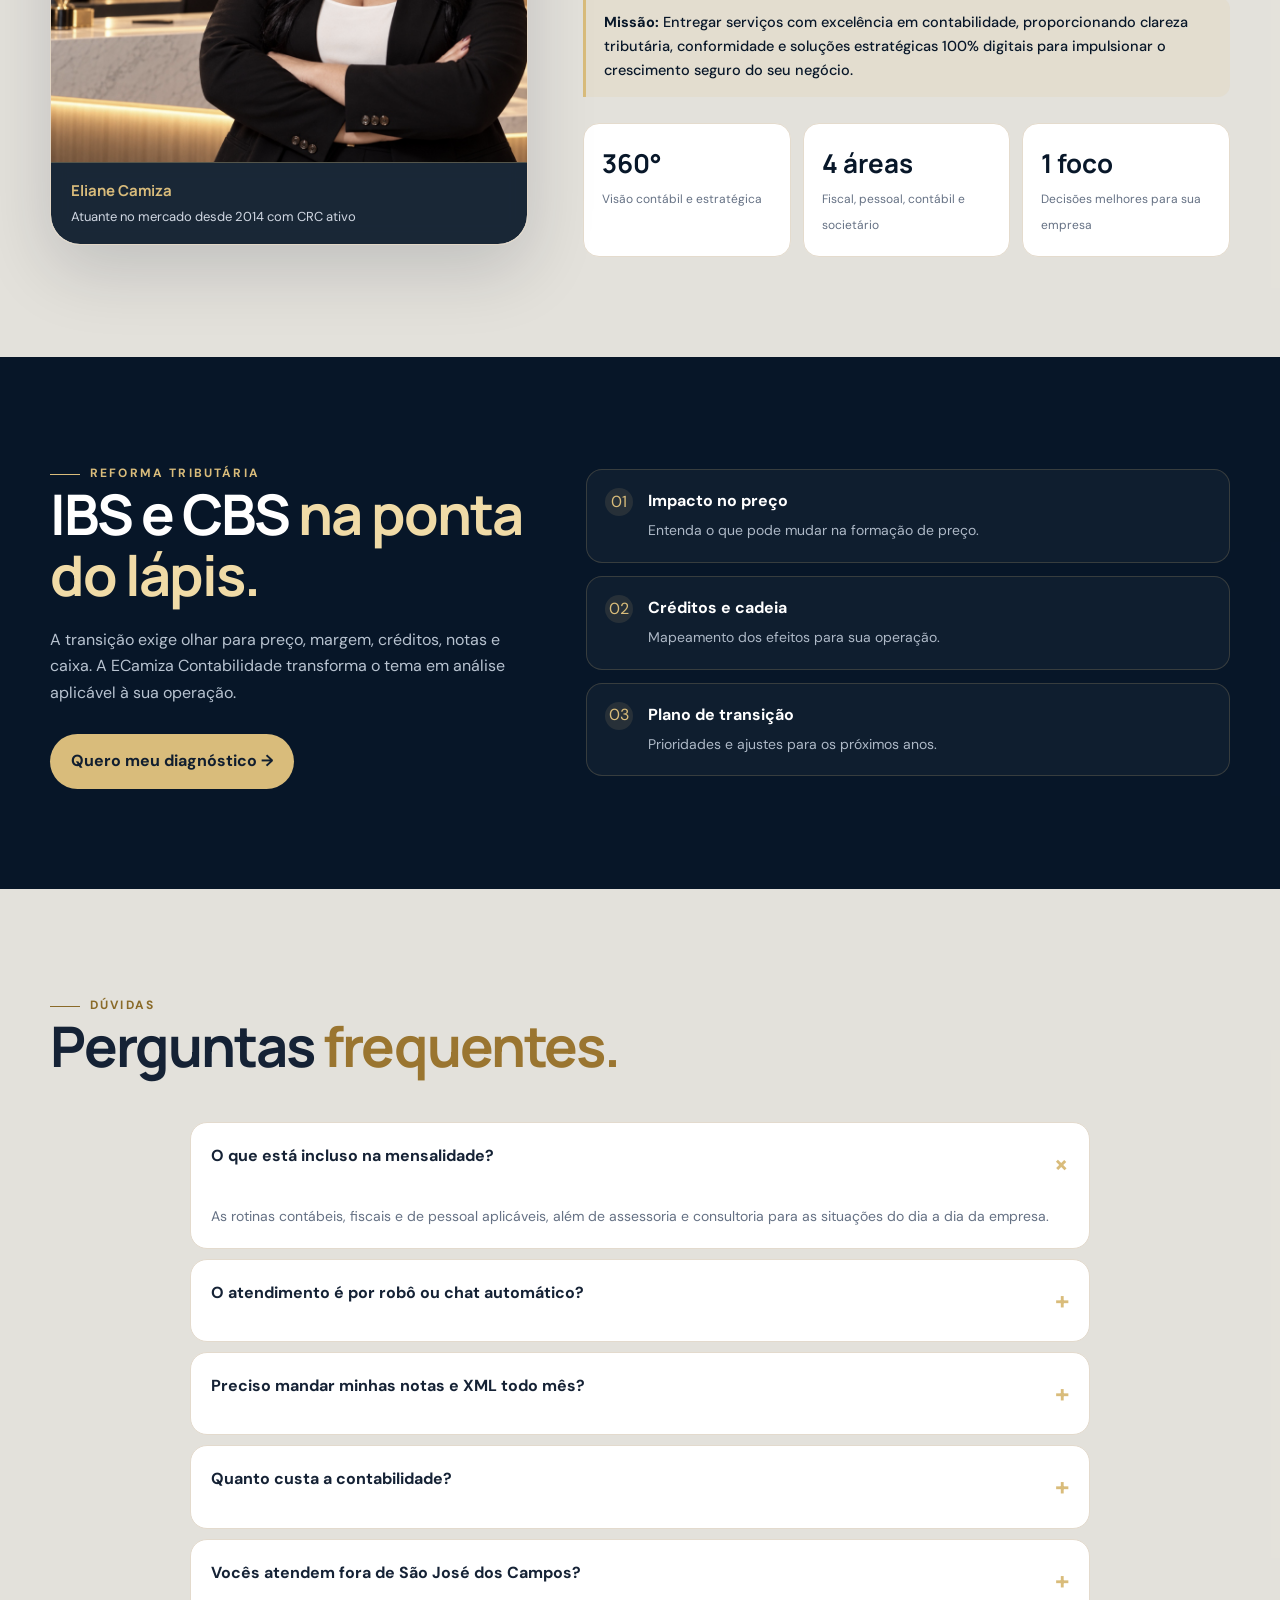
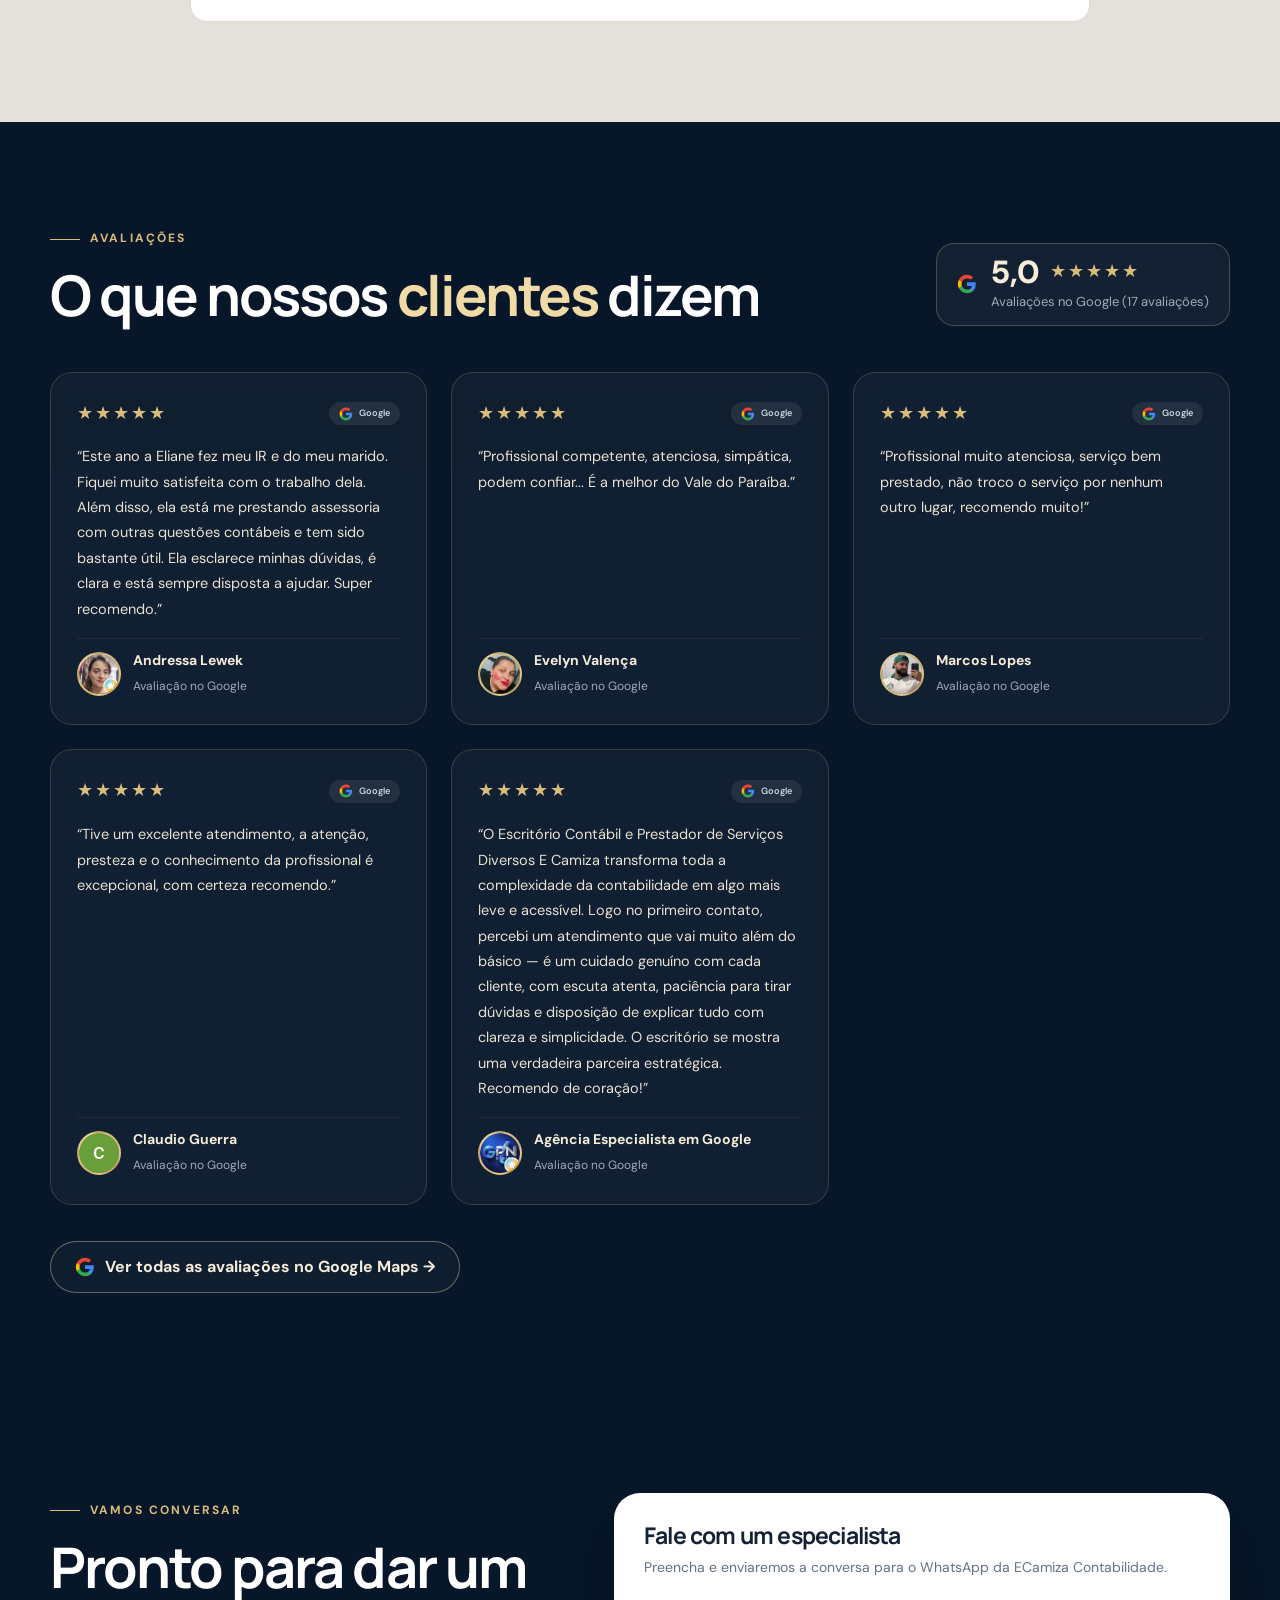
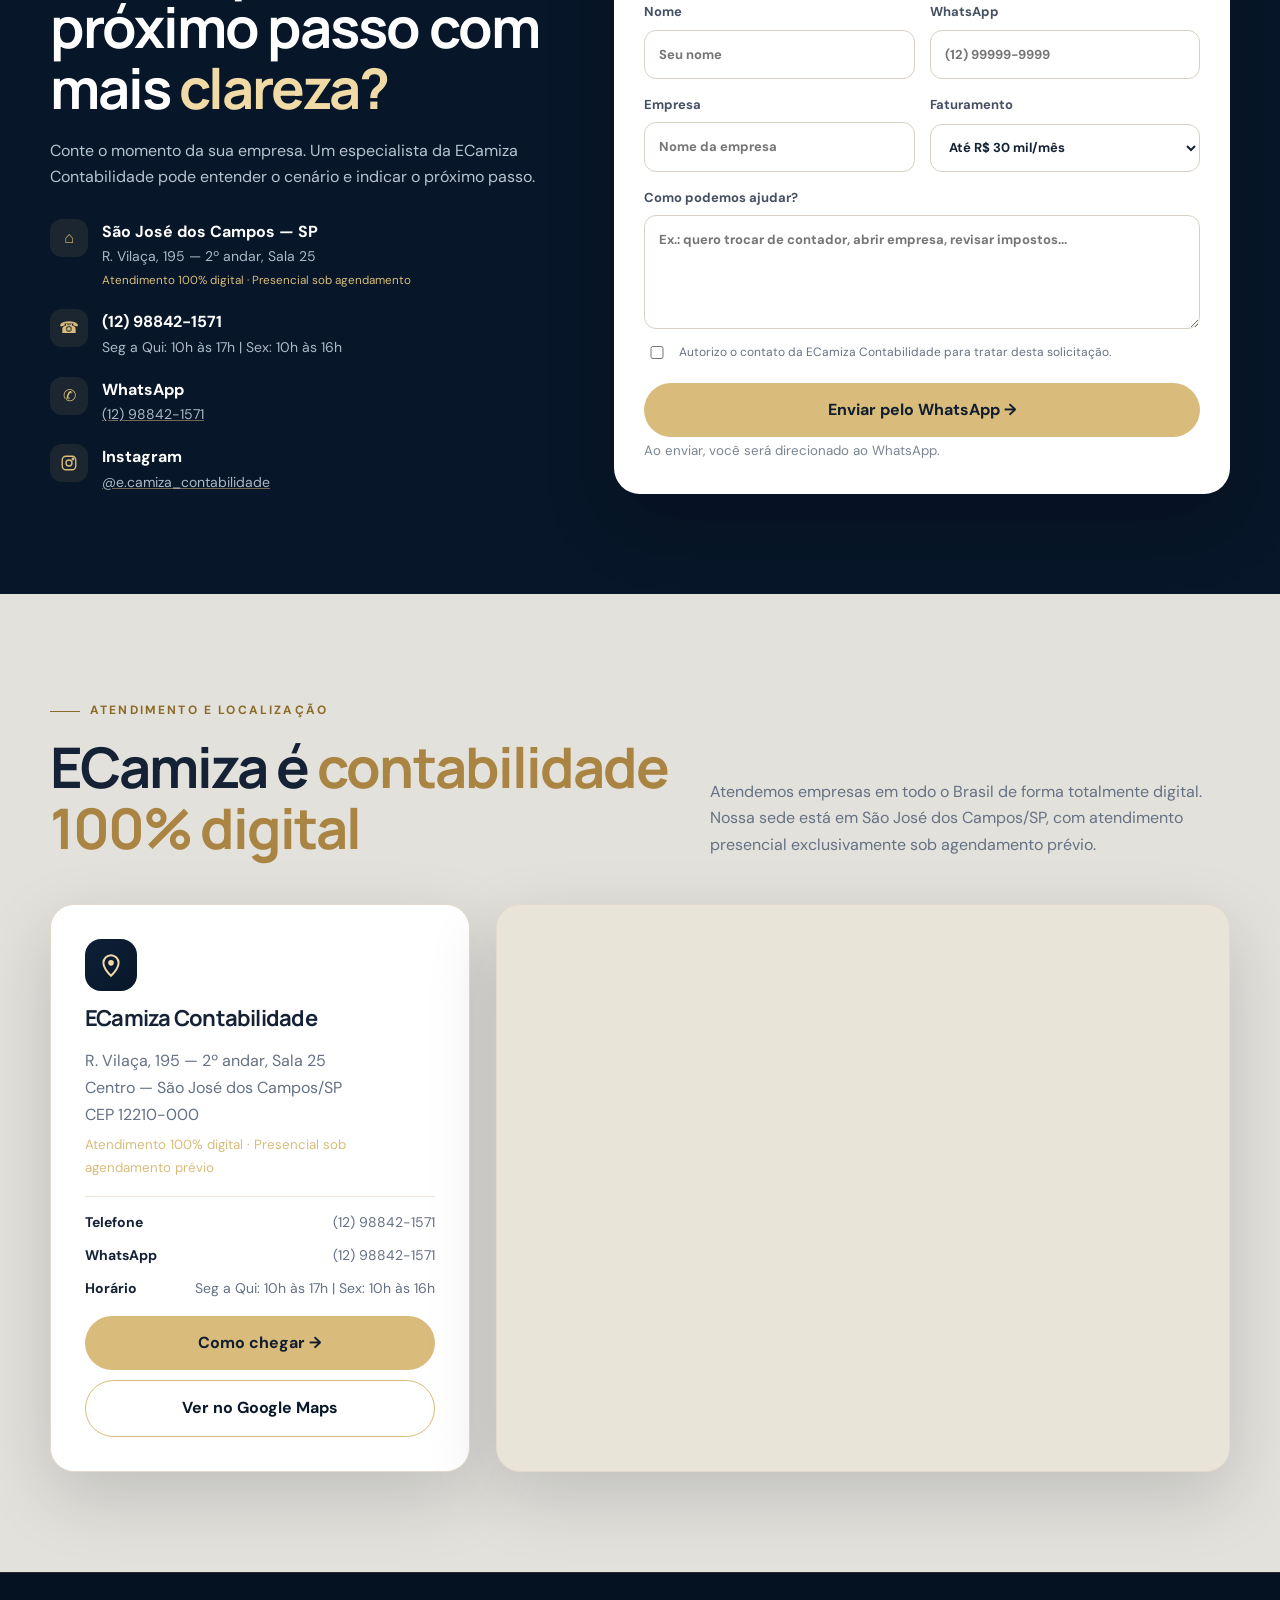
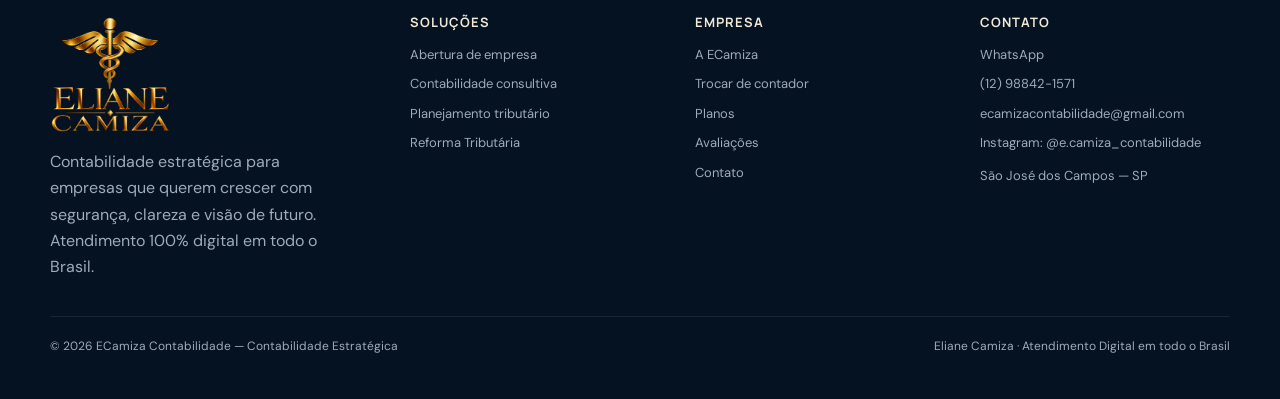
==== commit 0f3dc050: "Adiciona informacao de atuacao desde 2014 com CRC ativo e Missao no perfil" ====
--- a/elianecamiza/index.html
+++ b/elianecamiza/index.html
@@ -44,7 +44,7 @@
 
 <section class="section" id="troca"><div class="wrap"><div class="sectionHead reveal"><div><span class="eyebrow">Troca de contador</span><h2>Você assina. <span class="gold">A UpCont faz o resto.</span></h2></div><p>Falamos com o contador anterior, conferimos o histórico e assumimos a rotina sem a empresa perder prazos.</p></div><div class="steps"><div class="step reveal"><b>01</b><h4>Análise atual</h4><p>Conversa para entender a empresa e as pendências.</p></div><div class="step reveal"><b>02</b><h4>Contato anterior</h4><p>Solicitamos documentos e histórico.</p></div><div class="step reveal"><b>03</b><h4>Conferência</h4><p>Revisamos declarações e certidões.</p></div><div class="step reveal"><b>04</b><h4>Implantação</h4><p>Acesso à plataforma e canais de atendimento.</p></div><div class="step reveal"><b>05</b><h4>Resultado</h4><p>Primeira reunião com o retrato da empresa.</p></div></div></div></section>
 
-<section class="section" id="sobre"><div class="wrap about"><div class="photo reveal"><img src="img/eliane-camiza.jpg" width="1024" height="1024" loading="lazy" decoding="async" alt="Eliane Camiza — ECamiza Contabilidade"></div><div class="reveal"><span class="eyebrow">A UpCont</span><h2>Gente de verdade cuidando <span class="gold">do seu negócio.</span></h2><p style="margin-top:22px;color:var(--muted)">Uma contabilidade moderna não é apenas tecnologia. É tecnologia somada a pessoas que conhecem a sua história, entendem seus números e ajudam você a enxergar o próximo passo.</p><div class="stats"><div class="stat"><strong>360°</strong><span>Visão contábil e estratégica</span></div><div class="stat"><strong>4 áreas</strong><span>Fiscal, pessoal, contábil e societário</span></div><div class="stat"><strong>1 foco</strong><span>Decisões melhores para sua empresa</span></div></div></div></div></section>
+<section class="section" id="sobre"><div class="wrap about"><div class="photo reveal" style="position:relative"><img src="img/eliane-camiza.jpg" width="1024" height="1024" loading="lazy" decoding="async" alt="Eliane Camiza — ECamiza Contabilidade"><div style="padding:16px 20px;background:rgba(8,23,41,0.92);backdrop-filter:blur(8px);border-top:1px solid rgba(217,188,123,0.3);color:#fff"><b style="display:block;font-size:15px;color:var(--gold);font-family:Manrope,sans-serif">Eliane Camiza</b><span style="display:block;font-size:13px;color:#d0d7e2;margin-top:2px">Atuante no mercado desde 2014 com CRC ativo</span></div></div><div class="reveal"><span class="eyebrow">A UpCont</span><h2>Gente de verdade cuidando <span class="gold">do seu negócio.</span></h2><p style="margin-top:22px;color:var(--muted)">Uma contabilidade moderna não é apenas tecnologia. É tecnologia somada a pessoas que conhecem a sua história, entendem seus números e ajudam você a enxergar o próximo passo.</p><p style="margin-top:14px;color:var(--navy);font-weight:500;background:rgba(217,188,123,0.12);padding:14px 18px;border-left:3px solid var(--gold);border-radius:0 12px 12px 0;font-size:14.5px"><strong style="color:var(--goldDark)">Missão:</strong> Entregar serviços com excelência em contabilidade, proporcionando clareza tributária, conformidade e soluções estratégicas 100% digitais para impulsionar o crescimento seguro do seu negócio.</p><div class="stats"><div class="stat"><strong>360°</strong><span>Visão contábil e estratégica</span></div><div class="stat"><strong>4 áreas</strong><span>Fiscal, pessoal, contábil e societário</span></div><div class="stat"><strong>1 foco</strong><span>Decisões melhores para sua empresa</span></div></div></div></div></section>
 
 <section class="section dark" id="reforma"><div class="wrap split"><div class="reveal"><span class="eyebrow">Reforma Tributária</span><h2>IBS e CBS <span class="gold">na ponta do lápis.</span></h2><p style="margin-top:22px;color:#b8c3d0">A transição exige olhar para preço, margem, créditos, notas e caixa. A UpCont transforma o tema em análise aplicável à sua operação.</p><a class="btn btnGold" style="margin-top:28px" href="#contato">Quero meu diagnóstico →</a></div><div class="featureList"><div class="feature reveal"><div class="check">01</div><div><b>Impacto no preço</b><span>Entenda o que pode mudar na formação de preço.</span></div></div><div class="feature reveal"><div class="check">02</div><div><b>Créditos e cadeia</b><span>Mapeamento dos efeitos para sua operação.</span></div></div><div class="feature reveal"><div class="check">03</div><div><b>Plano de transição</b><span>Prioridades e ajustes para os próximos anos.</span></div></div></div></div></section>
 
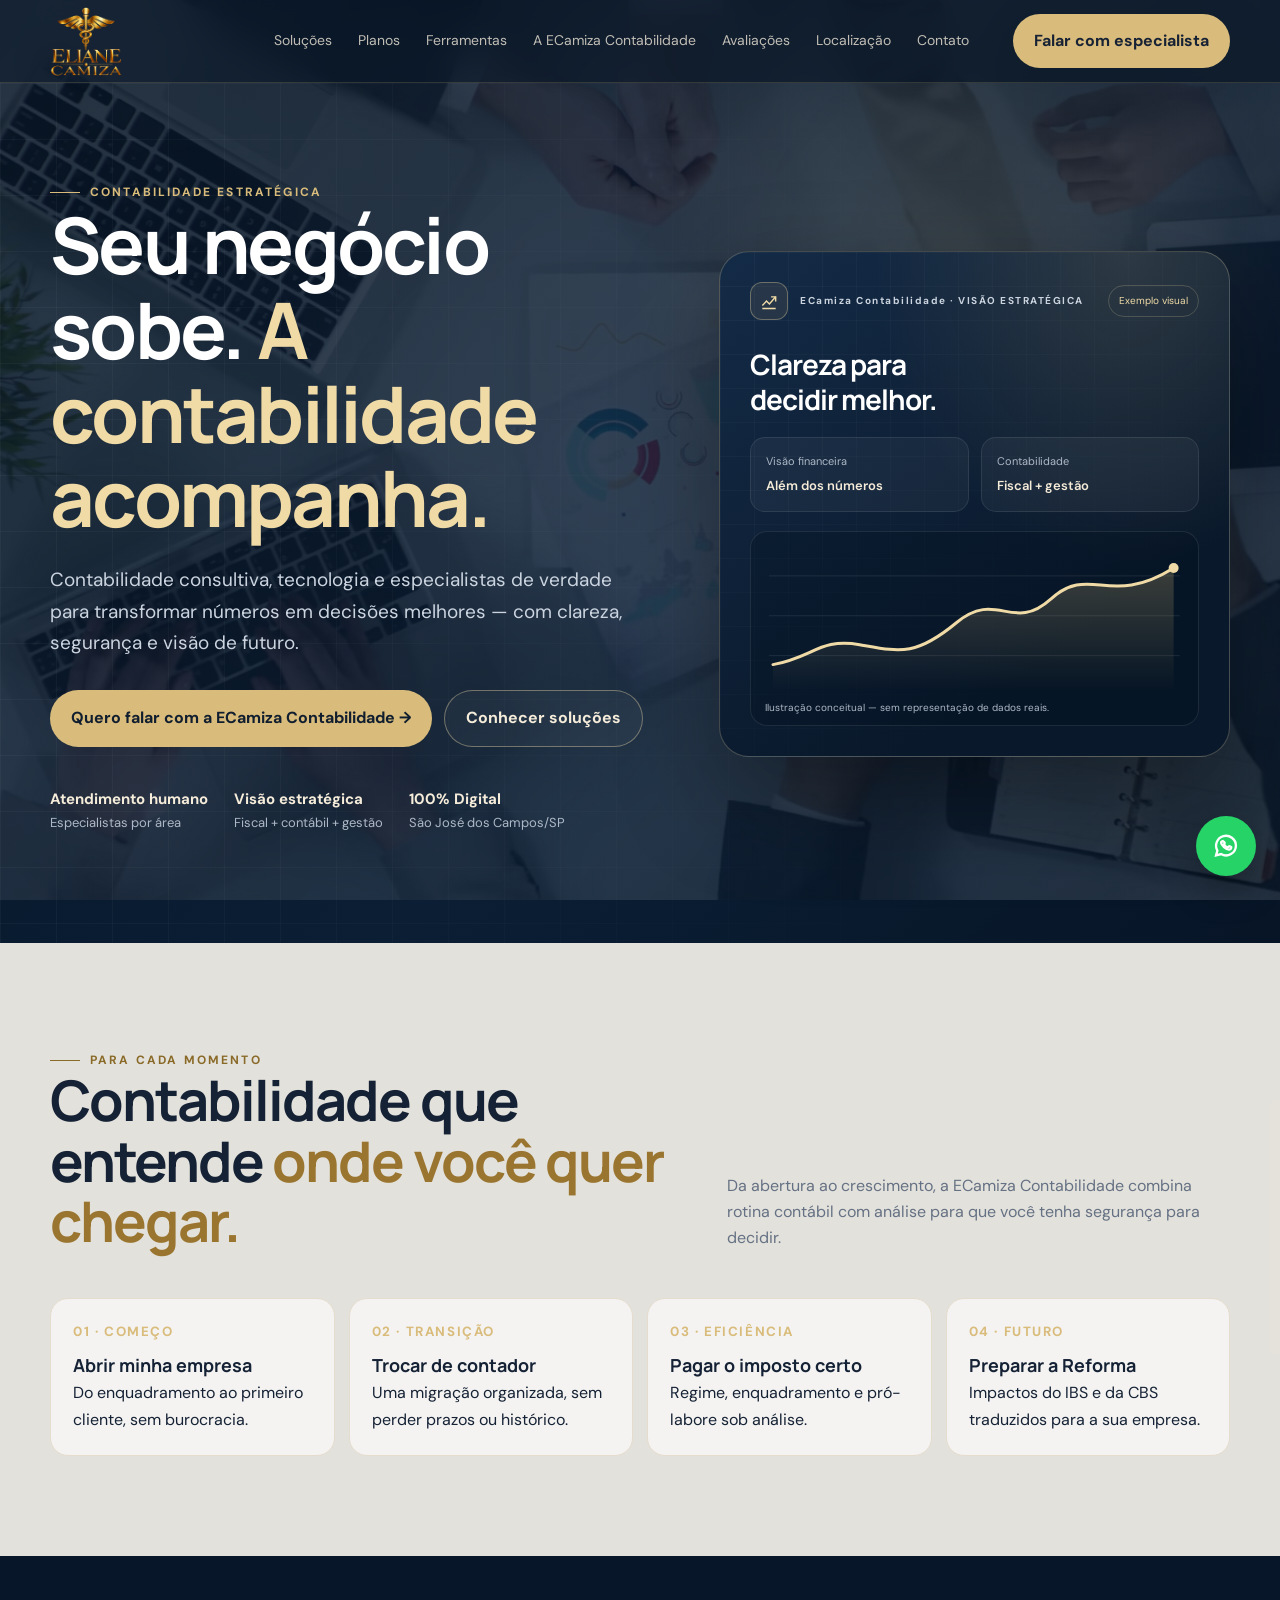
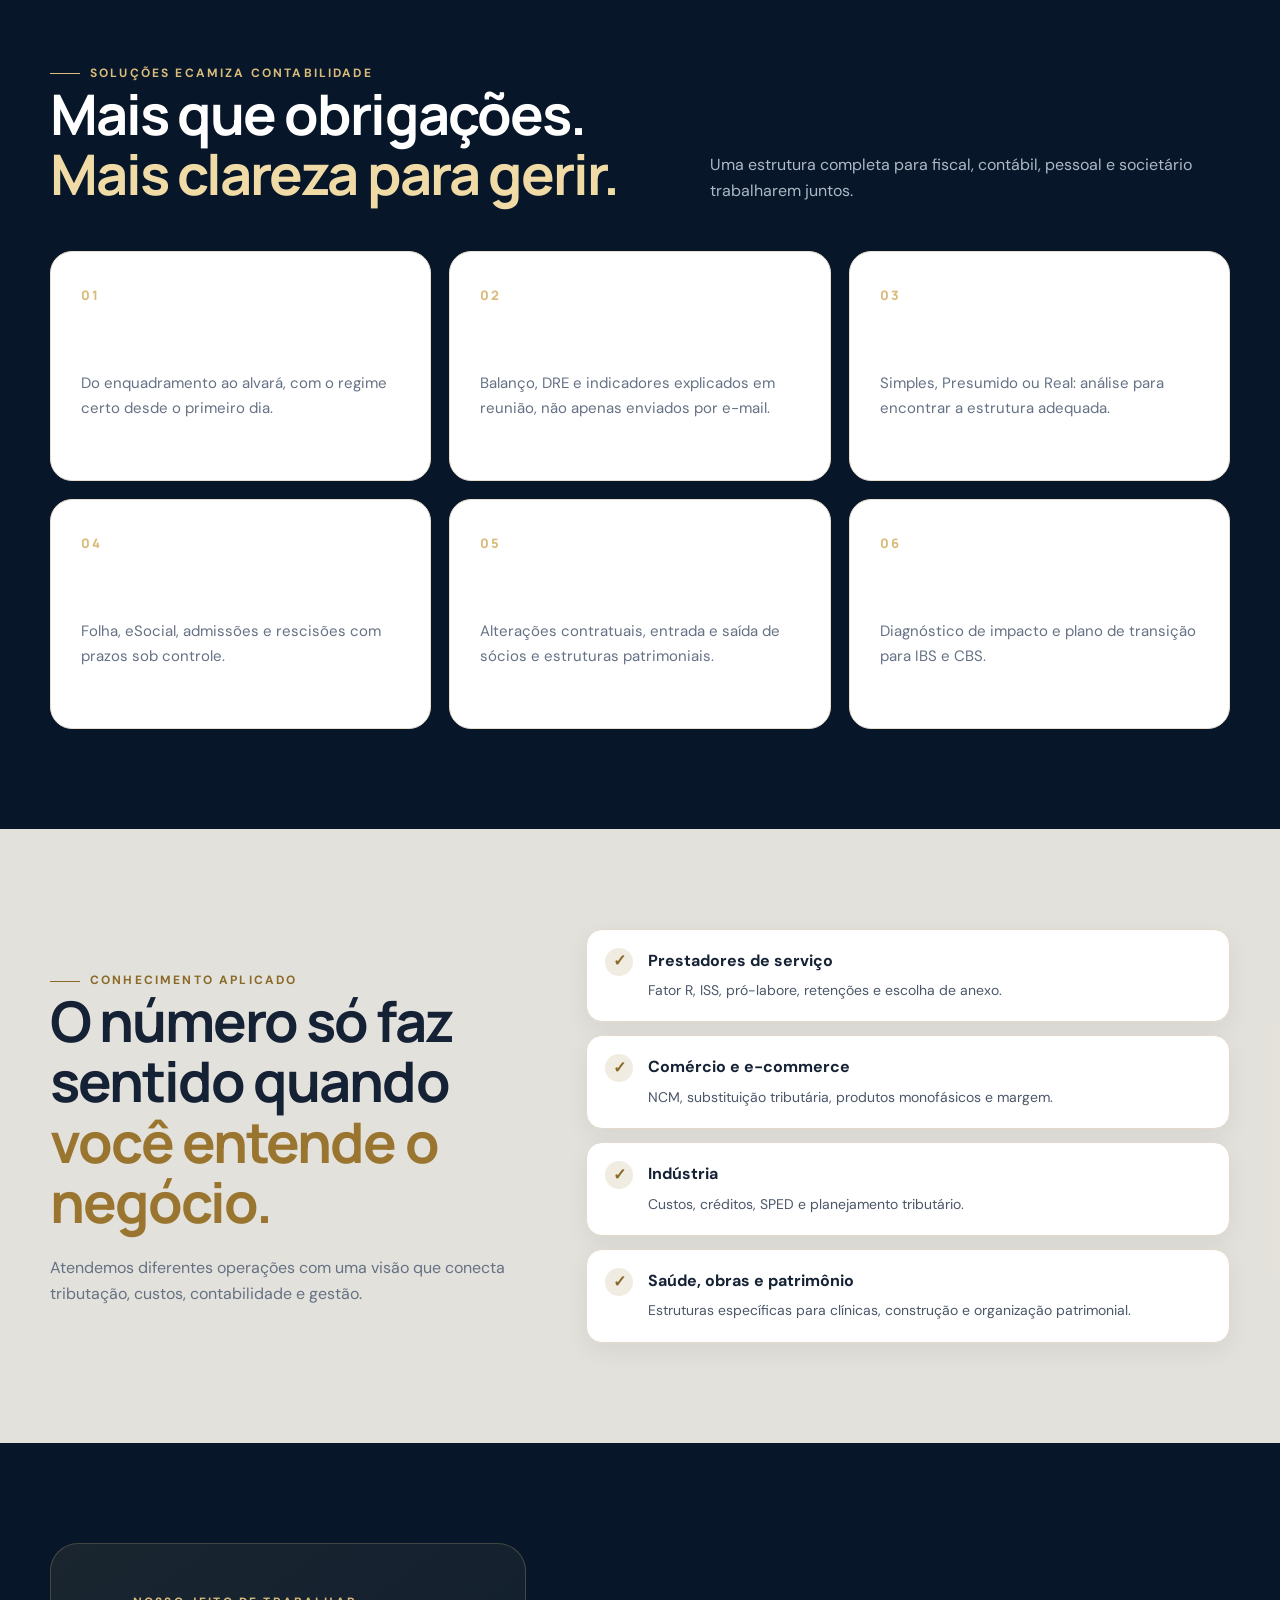
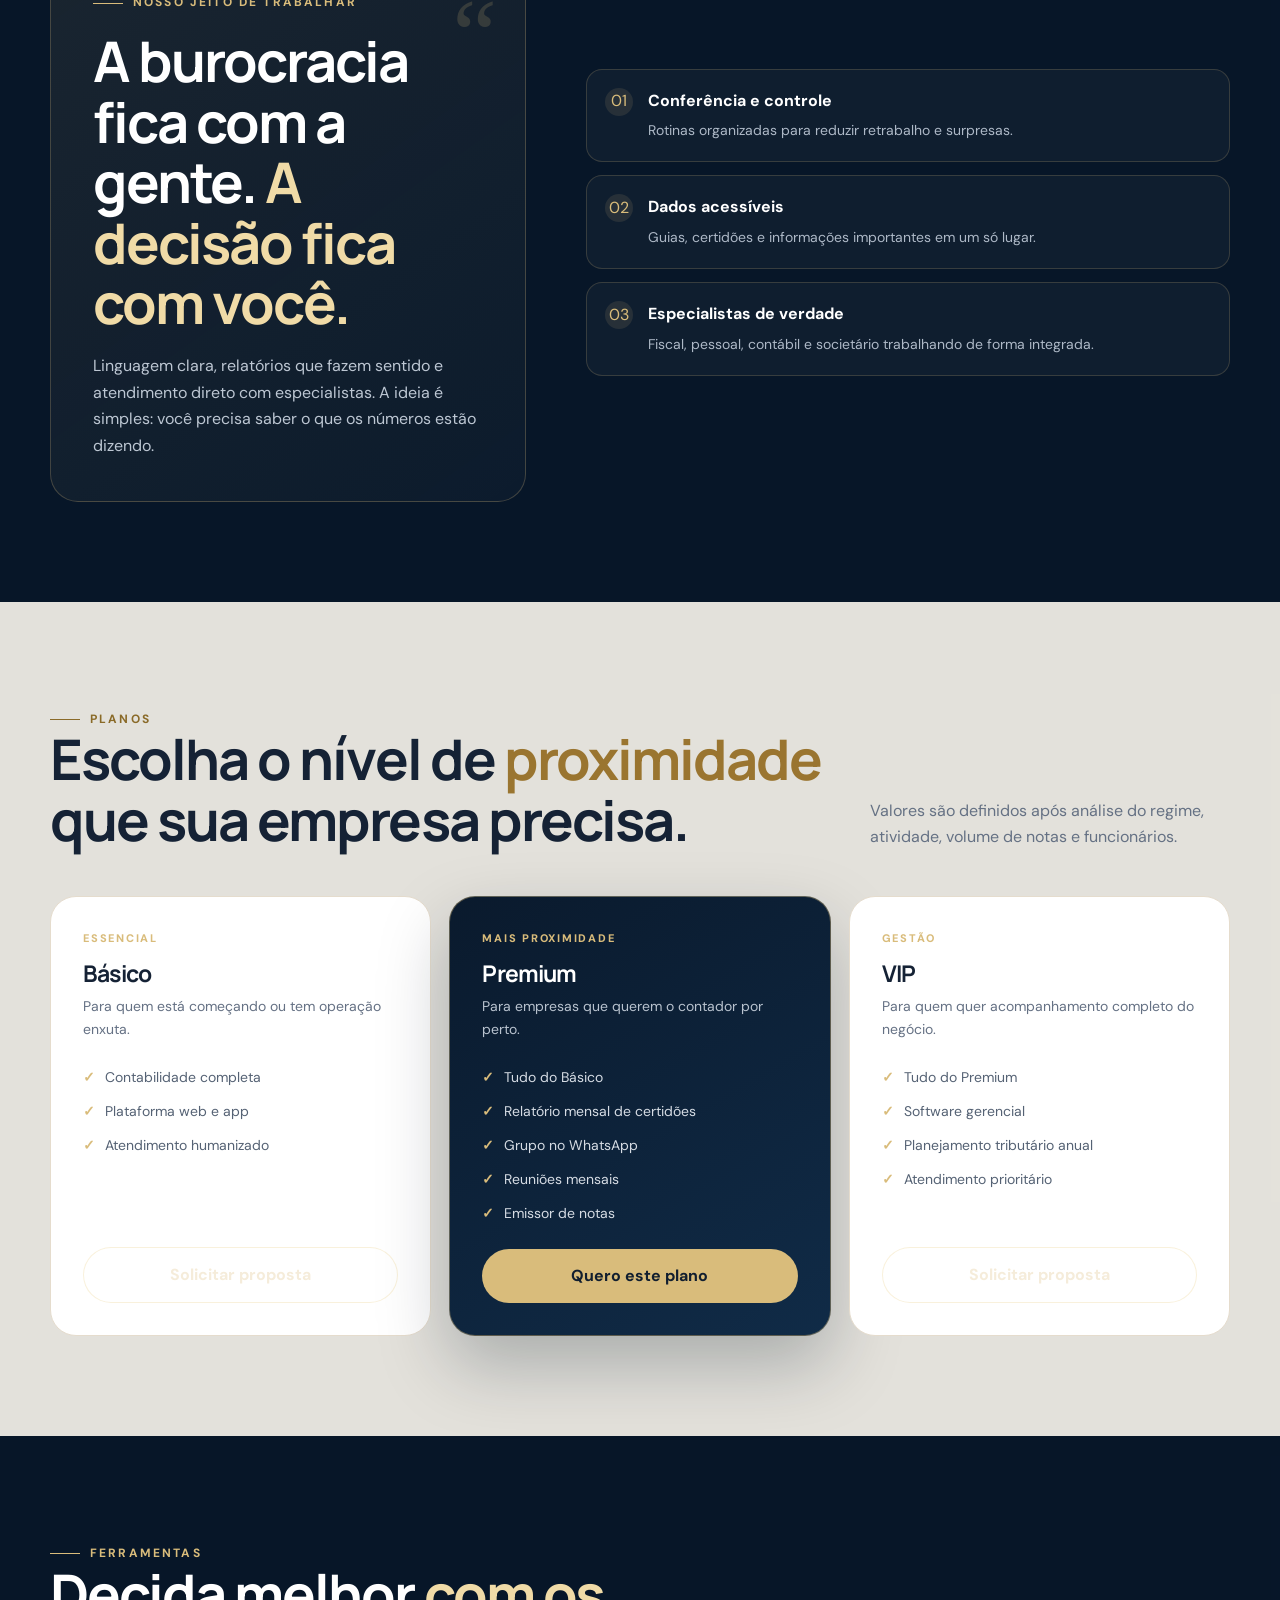
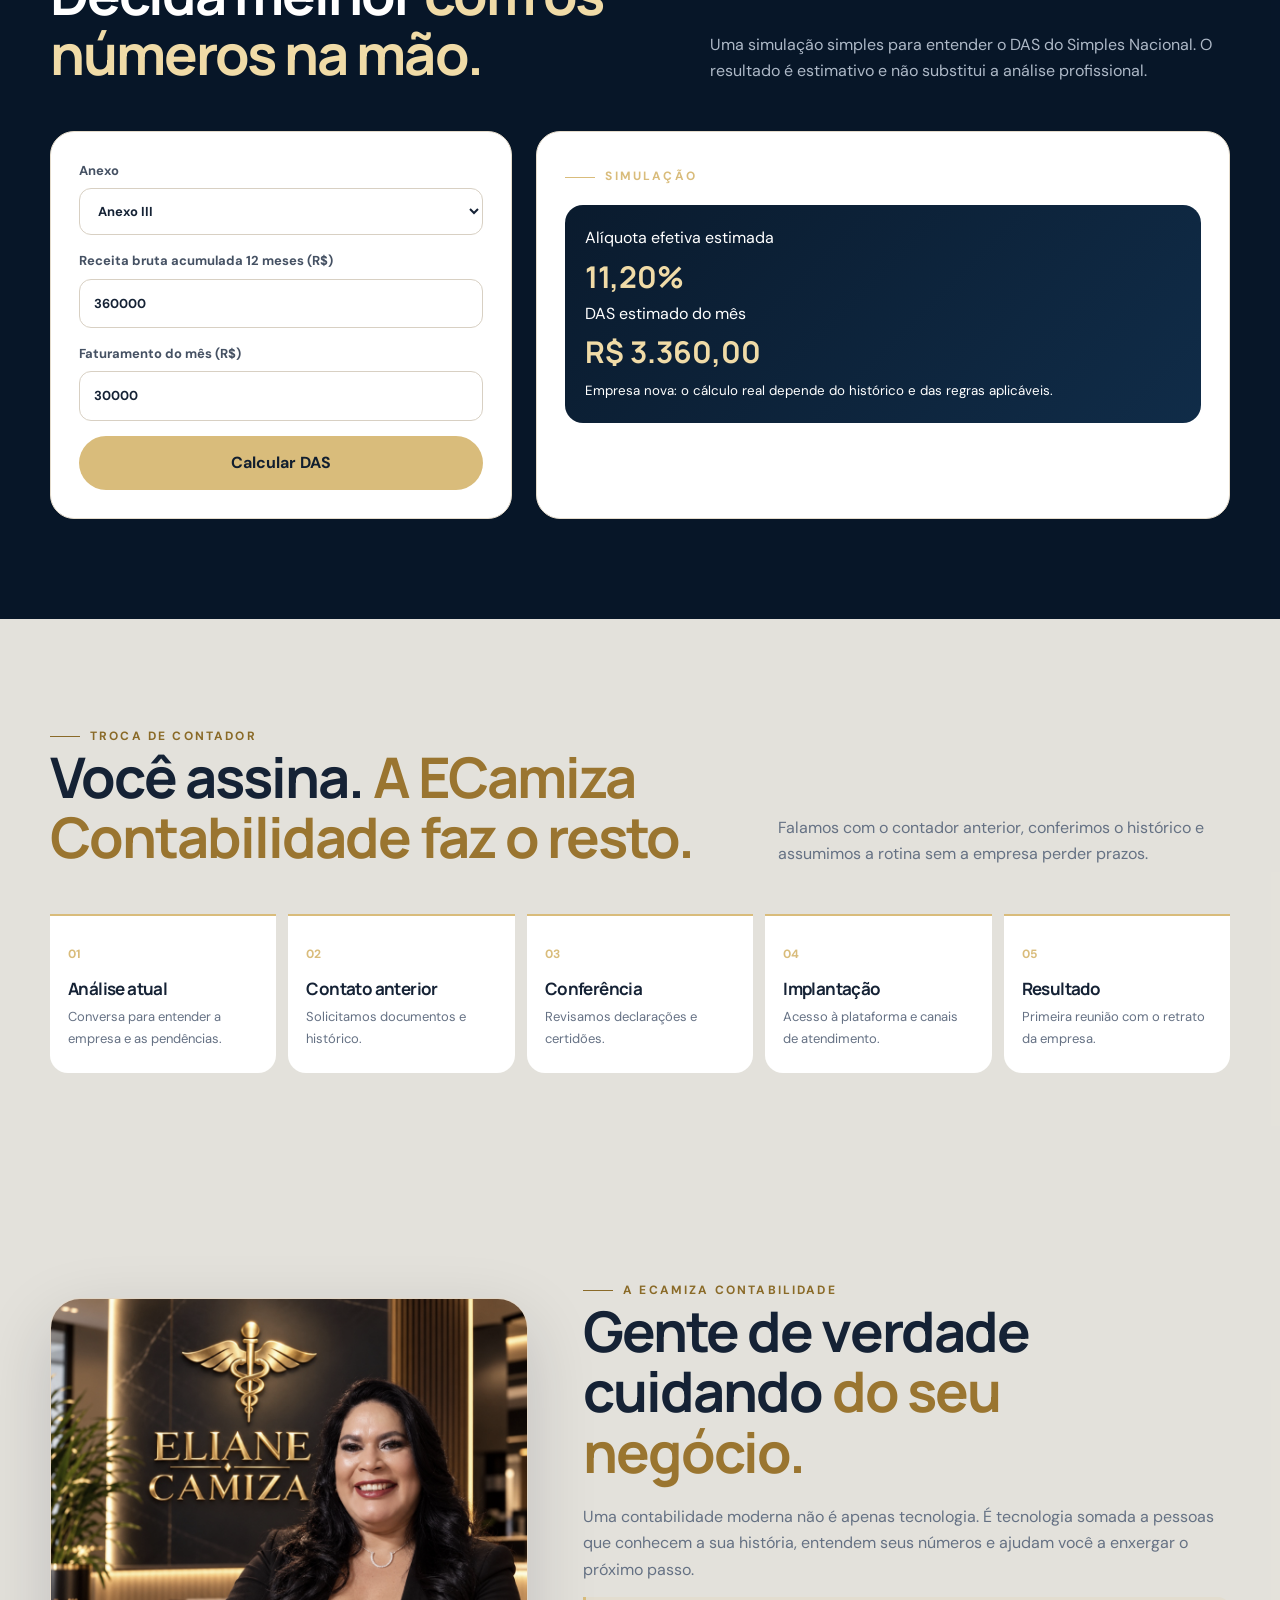
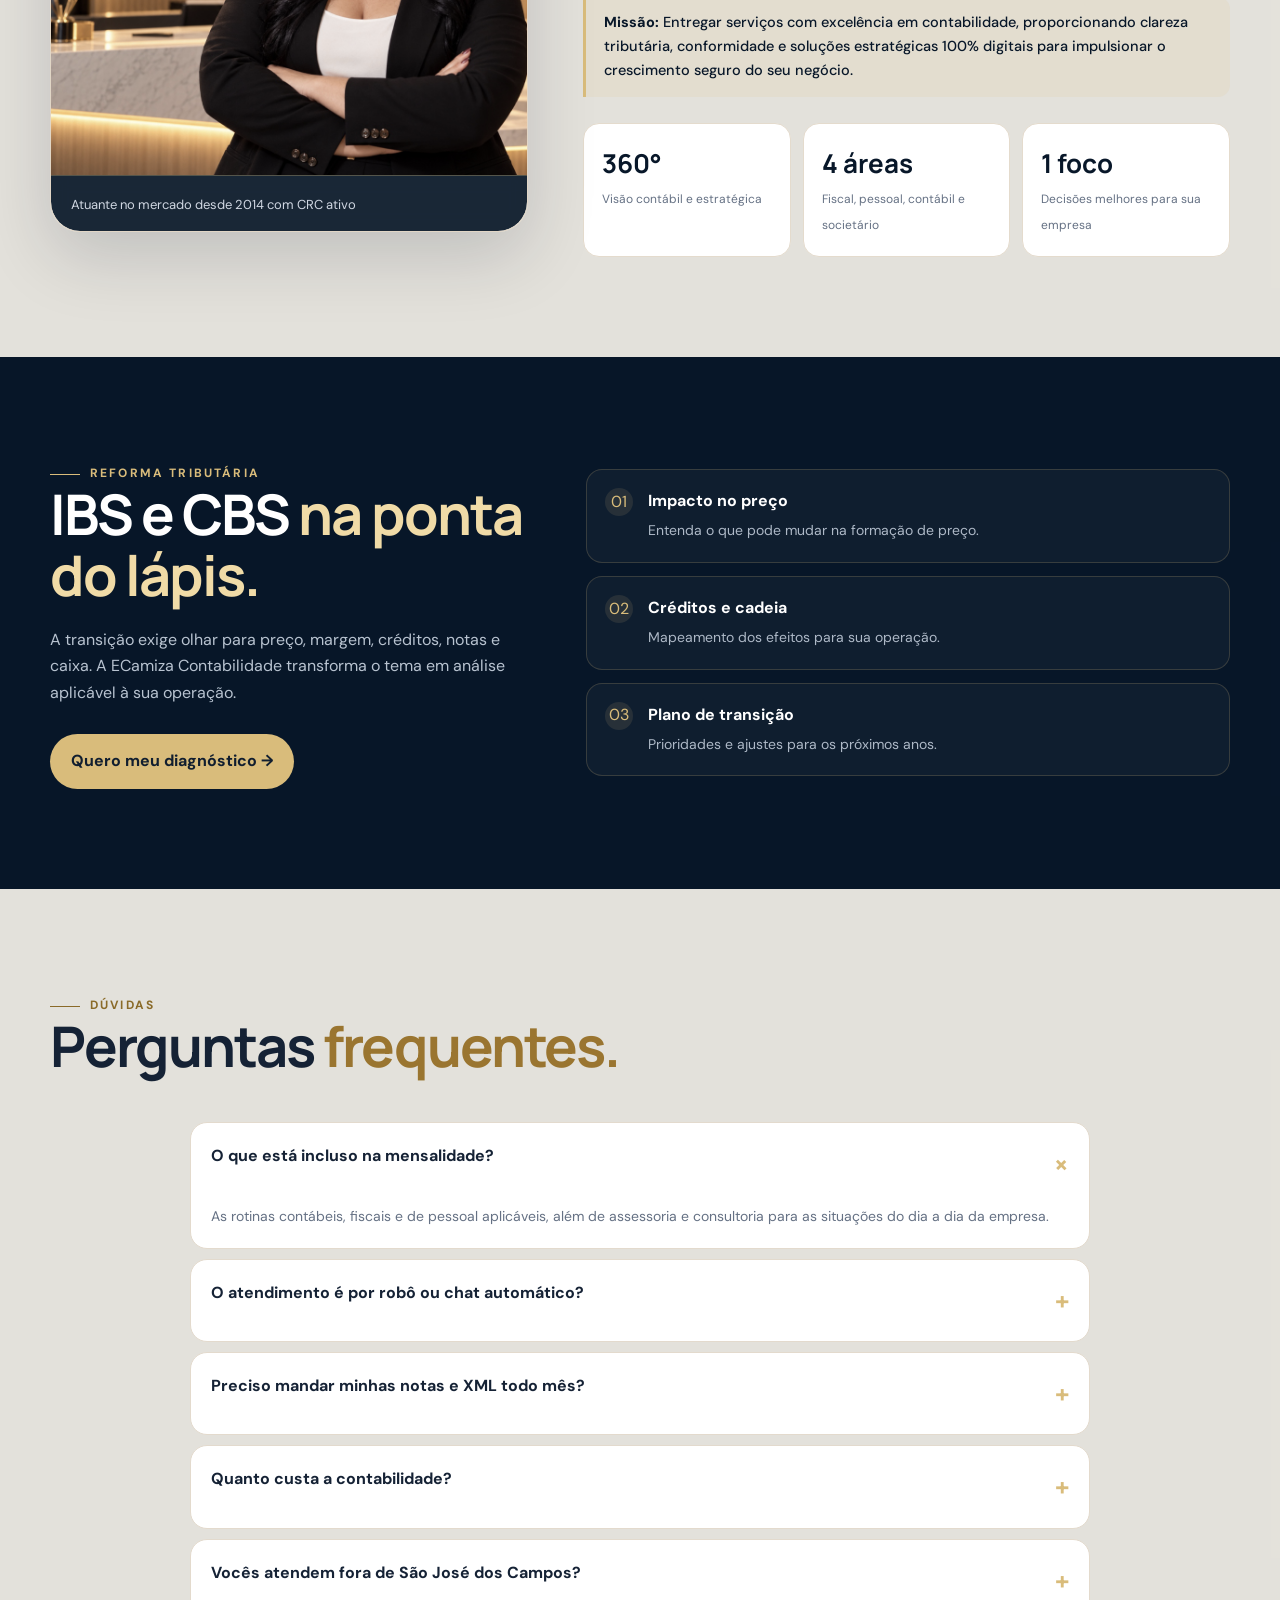
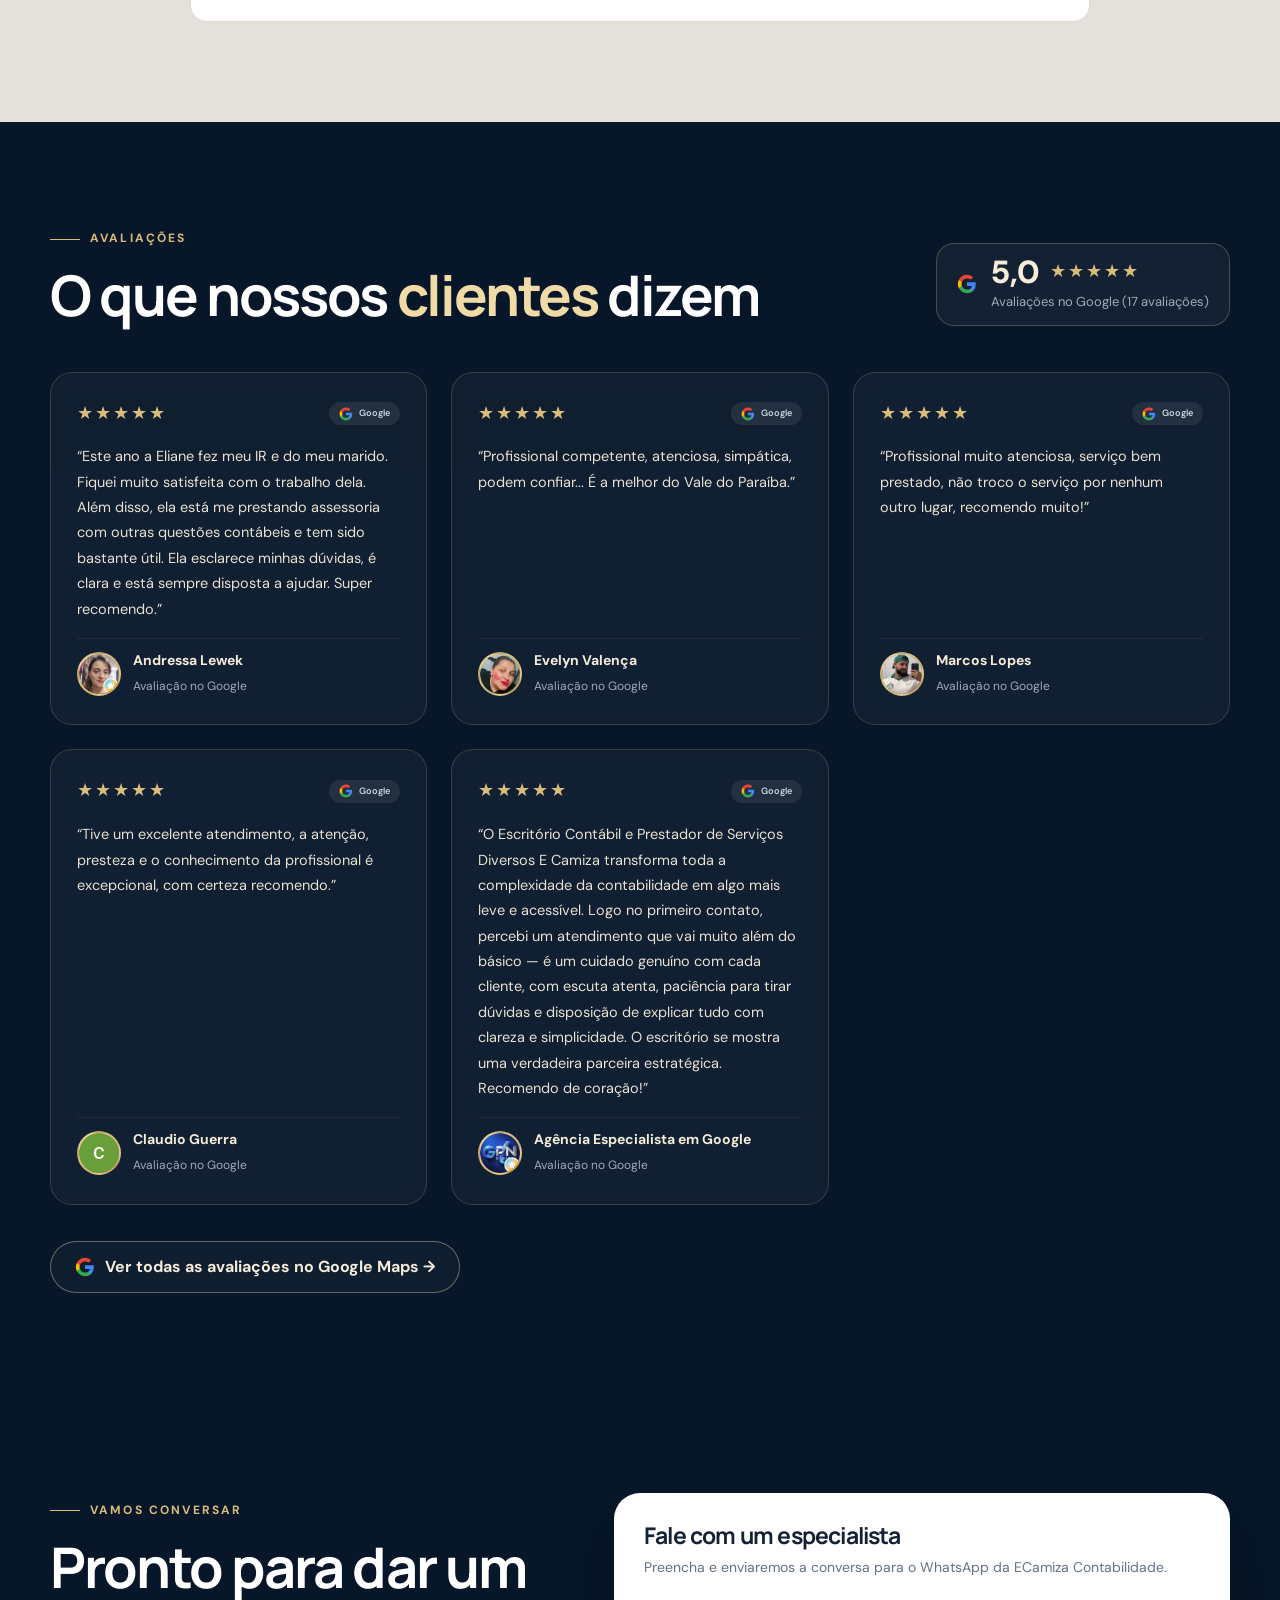
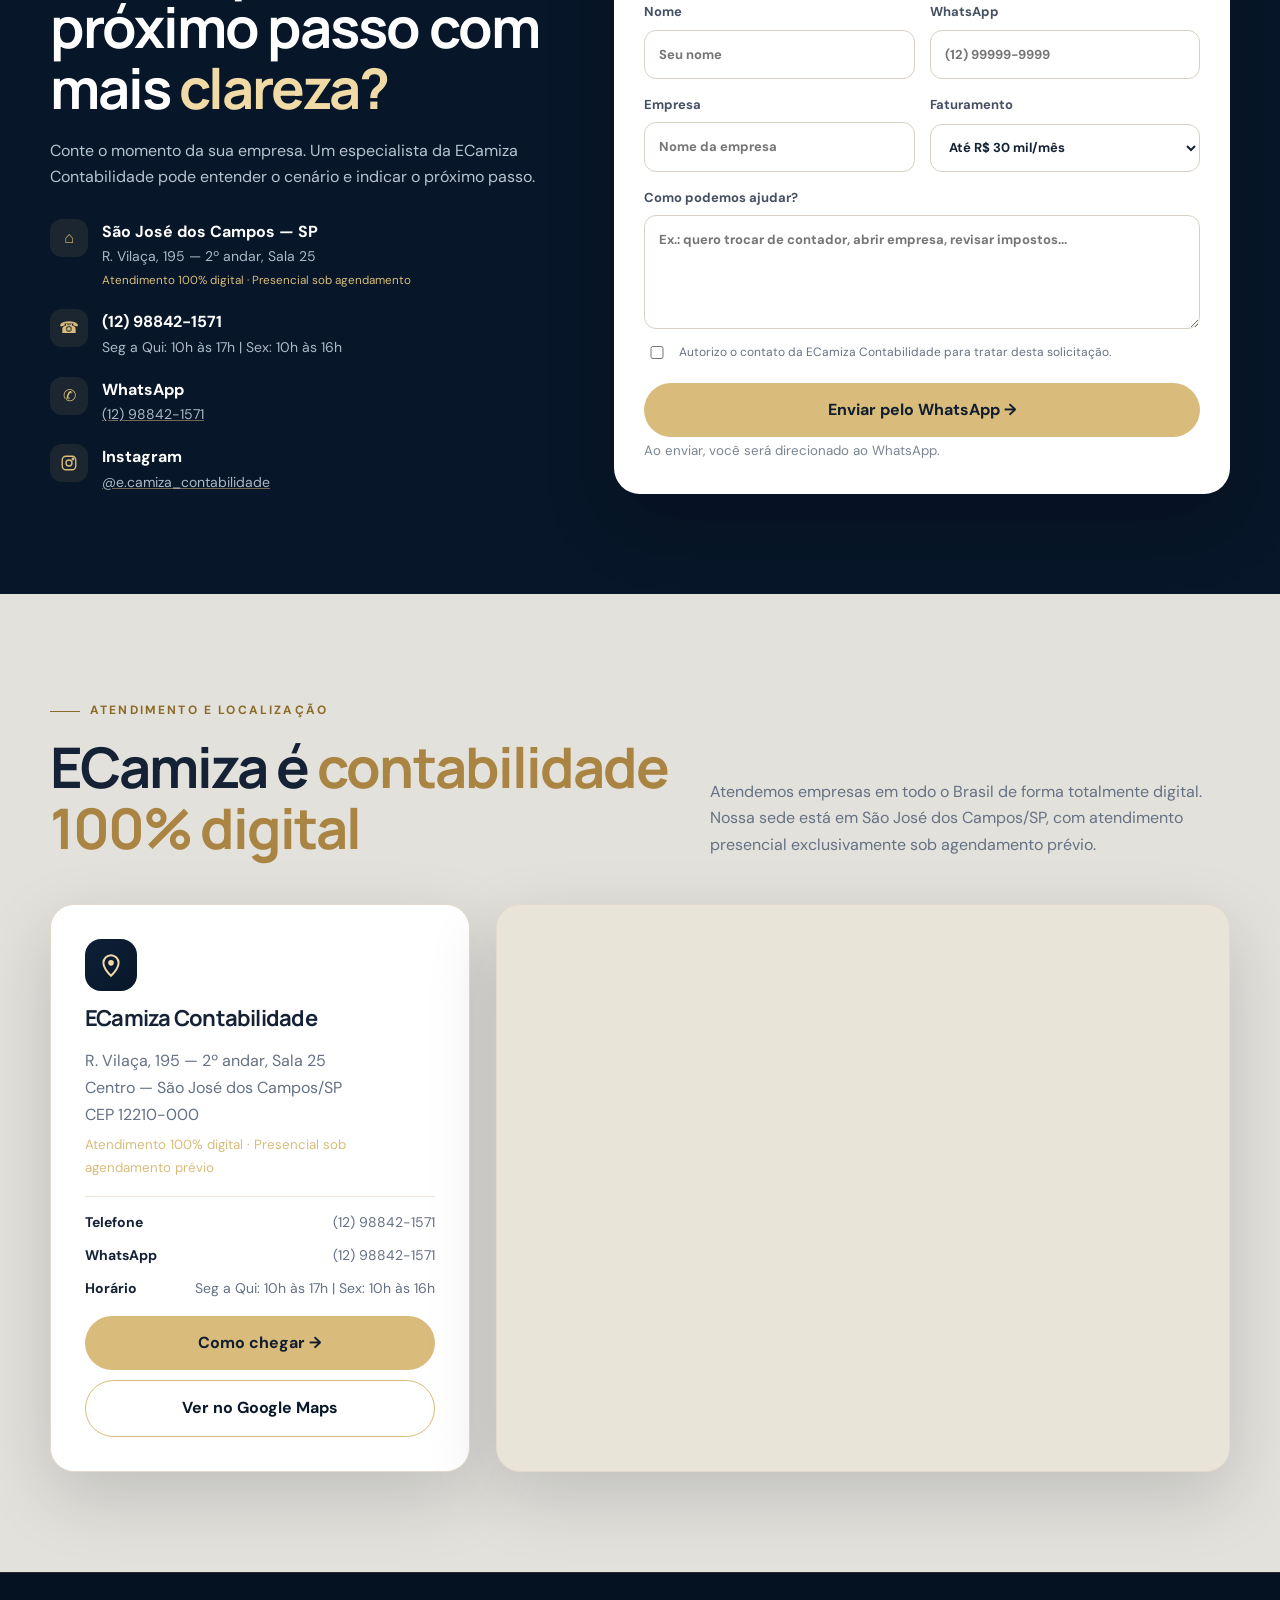
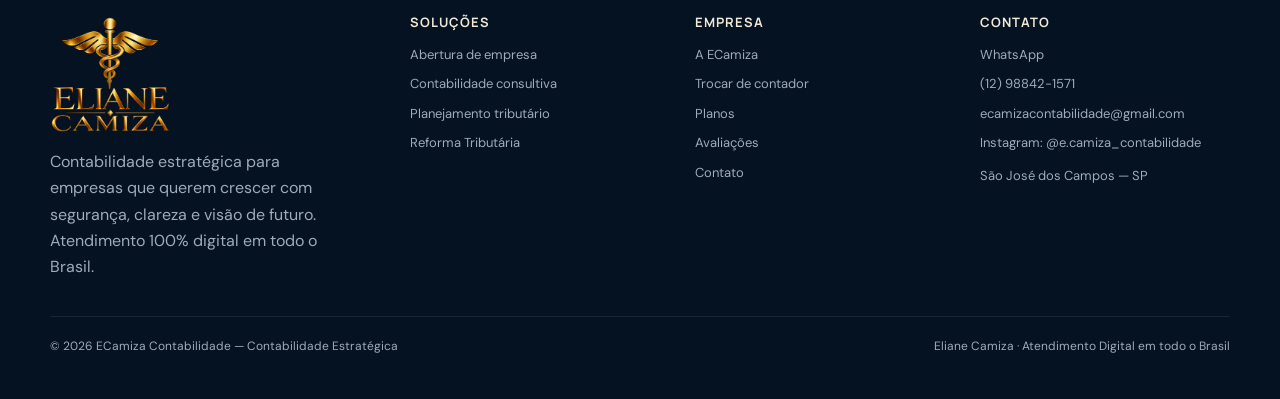
==== commit f7f6e28c: "Ajusta informacoes no index.html" ====
--- a/elianecamiza/index.html
+++ b/elianecamiza/index.html
@@ -44,7 +44,7 @@
 
 <section class="section" id="troca"><div class="wrap"><div class="sectionHead reveal"><div><span class="eyebrow">Troca de contador</span><h2>Você assina. <span class="gold">A UpCont faz o resto.</span></h2></div><p>Falamos com o contador anterior, conferimos o histórico e assumimos a rotina sem a empresa perder prazos.</p></div><div class="steps"><div class="step reveal"><b>01</b><h4>Análise atual</h4><p>Conversa para entender a empresa e as pendências.</p></div><div class="step reveal"><b>02</b><h4>Contato anterior</h4><p>Solicitamos documentos e histórico.</p></div><div class="step reveal"><b>03</b><h4>Conferência</h4><p>Revisamos declarações e certidões.</p></div><div class="step reveal"><b>04</b><h4>Implantação</h4><p>Acesso à plataforma e canais de atendimento.</p></div><div class="step reveal"><b>05</b><h4>Resultado</h4><p>Primeira reunião com o retrato da empresa.</p></div></div></div></section>
 
-<section class="section" id="sobre"><div class="wrap about"><div class="photo reveal" style="position:relative"><img src="img/eliane-camiza.jpg" width="1024" height="1024" loading="lazy" decoding="async" alt="Eliane Camiza — ECamiza Contabilidade"><div style="padding:16px 20px;background:rgba(8,23,41,0.92);backdrop-filter:blur(8px);border-top:1px solid rgba(217,188,123,0.3);color:#fff"><b style="display:block;font-size:15px;color:var(--gold);font-family:Manrope,sans-serif">Eliane Camiza</b><span style="display:block;font-size:13px;color:#d0d7e2;margin-top:2px">Atuante no mercado desde 2014 com CRC ativo</span></div></div><div class="reveal"><span class="eyebrow">A UpCont</span><h2>Gente de verdade cuidando <span class="gold">do seu negócio.</span></h2><p style="margin-top:22px;color:var(--muted)">Uma contabilidade moderna não é apenas tecnologia. É tecnologia somada a pessoas que conhecem a sua história, entendem seus números e ajudam você a enxergar o próximo passo.</p><p style="margin-top:14px;color:var(--navy);font-weight:500;background:rgba(217,188,123,0.12);padding:14px 18px;border-left:3px solid var(--gold);border-radius:0 12px 12px 0;font-size:14.5px"><strong style="color:var(--goldDark)">Missão:</strong> Entregar serviços com excelência em contabilidade, proporcionando clareza tributária, conformidade e soluções estratégicas 100% digitais para impulsionar o crescimento seguro do seu negócio.</p><div class="stats"><div class="stat"><strong>360°</strong><span>Visão contábil e estratégica</span></div><div class="stat"><strong>4 áreas</strong><span>Fiscal, pessoal, contábil e societário</span></div><div class="stat"><strong>1 foco</strong><span>Decisões melhores para sua empresa</span></div></div></div></div></section>
+<section class="section" id="sobre"><div class="wrap about"><div class="photo reveal" style="position:relative"><img src="img/eliane-camiza.jpg" width="1024" height="1024" loading="lazy" decoding="async" alt="Eliane Camiza — ECamiza Contabilidade"><div style="padding:16px 20px;background:rgba(8,23,41,0.92);backdrop-filter:blur(8px);border-top:1px solid rgba(217,188,123,0.3);color:#fff"><b style="display:block;font-size:15px;color:var(--gold);font-family:Manrope,sans-serif"></b><span style="display:block;font-size:13px;color:#d0d7e2;margin-top:2px">Atuante no mercado desde 2014 com CRC ativo</span></div></div><div class="reveal"><span class="eyebrow">A UpCont</span><h2>Gente de verdade cuidando <span class="gold">do seu negócio.</span></h2><p style="margin-top:22px;color:var(--muted)">Uma contabilidade moderna não é apenas tecnologia. É tecnologia somada a pessoas que conhecem a sua história, entendem seus números e ajudam você a enxergar o próximo passo.</p><p style="margin-top:14px;color:var(--navy);font-weight:500;background:rgba(217,188,123,0.12);padding:14px 18px;border-left:3px solid var(--gold);border-radius:0 12px 12px 0;font-size:14.5px"><strong style="color:var(--goldDark)">Missão:</strong> Entregar serviços com excelência em contabilidade, proporcionando clareza tributária, conformidade e soluções estratégicas 100% digitais para impulsionar o crescimento seguro do seu negócio.</p><div class="stats"><div class="stat"><strong>360°</strong><span>Visão contábil e estratégica</span></div><div class="stat"><strong>4 áreas</strong><span>Fiscal, pessoal, contábil e societário</span></div><div class="stat"><strong>1 foco</strong><span>Decisões melhores para sua empresa</span></div></div></div></div></section>
 
 <section class="section dark" id="reforma"><div class="wrap split"><div class="reveal"><span class="eyebrow">Reforma Tributária</span><h2>IBS e CBS <span class="gold">na ponta do lápis.</span></h2><p style="margin-top:22px;color:#b8c3d0">A transição exige olhar para preço, margem, créditos, notas e caixa. A UpCont transforma o tema em análise aplicável à sua operação.</p><a class="btn btnGold" style="margin-top:28px" href="#contato">Quero meu diagnóstico →</a></div><div class="featureList"><div class="feature reveal"><div class="check">01</div><div><b>Impacto no preço</b><span>Entenda o que pode mudar na formação de preço.</span></div></div><div class="feature reveal"><div class="check">02</div><div><b>Créditos e cadeia</b><span>Mapeamento dos efeitos para sua operação.</span></div></div><div class="feature reveal"><div class="check">03</div><div><b>Plano de transição</b><span>Prioridades e ajustes para os próximos anos.</span></div></div></div></div></section>
 
@@ -58,4 +58,4 @@
 <footer class="footer"><div class="wrap"><div class="footerGrid"><div><span class="logoMark lg" role="img" aria-label="ECamiza Contabilidade"><svg viewBox="0 0 64 64" aria-hidden="true"><defs><linearGradient id="lgf" x1="0" y1="0" x2="1" y2="1"><stop offset="0" stop-color="#f6e3b0"/><stop offset=".5" stop-color="#d9bc7b"/><stop offset="1" stop-color="#a98443"/></linearGradient></defs><path d="M12 12v22c0 11 9 19 20 19s20-8 20-19" fill="none" stroke="url(#lgf)" stroke-width="4.5" stroke-linecap="round"/><path d="M24 42 50 14" stroke="url(#lgf)" stroke-width="4.5" stroke-linecap="round"/><path d="M37 12h15v15" fill="none" stroke="url(#lgf)" stroke-width="4.5" stroke-linecap="round" stroke-linejoin="round"/></svg><b>ECamiza<i>Contabilidade</i></b></span><p style="margin-top:14px;max-width:300px">Contabilidade estratégica para empresas que querem crescer com segurança, clareza e visão de futuro. Atendimento 100% digital em todo o Brasil.</p></div><div><h4>Soluções</h4><a href="#solucoes">Abertura de empresa</a><a href="#solucoes">Contabilidade consultiva</a><a href="#solucoes">Planejamento tributário</a><a href="#reforma">Reforma Tributária</a></div><div><h4>Empresa</h4><a href="#sobre">A ECamiza</a><a href="#troca">Trocar de contador</a><a href="#planos">Planos</a><a href="#avaliacoes">Avaliações</a><a href="#contato">Contato</a></div><div><h4>Contato</h4><a href="https://wa.me/5512988421571" target="_blank" rel="noopener">WhatsApp</a><a href="tel:+5512988421571">(12) 98842-1571</a><a href="mailto:ecamizacontabilidade@gmail.com">ecamizacontabilidade@gmail.com</a><a href="https://www.instagram.com/e.camiza_contabilidade" target="_blank" rel="noopener">Instagram: @e.camiza_contabilidade</a><span style="font-size:13px">São José dos Campos — SP</span></div></div><div class="copyright"><div>© 2026 ECamiza Contabilidade — Contabilidade Estratégica</div><div>Eliane Camiza · Atendimento Digital em todo o Brasil</div></div></div></footer>
 <a class="floatWa" href="https://wa.me/5512988421571?text=Ol%C3%A1%2C%20ECamiza%20Contabilidade!%20Quero%20falar%20com%20um%20especialista." target="_blank" rel="noopener" aria-label="Falar com a ECamiza Contabilidade pelo WhatsApp"><svg width="28" height="28" viewBox="0 0 24 24" fill="none" stroke="currentColor" stroke-width="2"><path d="M20.5 11.5a8.5 8.5 0 0 1-12.7 7.4L3.5 20l1.1-4.1A8.5 8.5 0 1 1 20.5 11.5Z"/><path d="M8.7 8.1c.3-.3.6-.3.9-.1l1 .8c.3.2.3.5.2.8l-.4.8c-.1.2-.1.4.1.6.7 1 1.5 1.7 2.6 2.2.2.1.4.1.6-.1l.7-.7c.2-.2.5-.2.8-.1l1 .5c.3.1.4.4.3.7-.2.8-.9 1.5-1.7 1.6-1.1.1-2.9-.7-4.5-2.1-1.3-1.2-2.3-2.6-2.5-3.7-.1-.6.1-1 .9-1.3Z"/></svg></a>
 <script src="js/main.js"></script>
-<script src="js/reviews-data.js"></script><script src="js/reviews.js"></script><script src="js/branding.js"></script></body></html>
+<script src="js/reviews-data.js"></script><script src="js/reviews.js"></script><script src="js/branding.js"></script></body></html>
